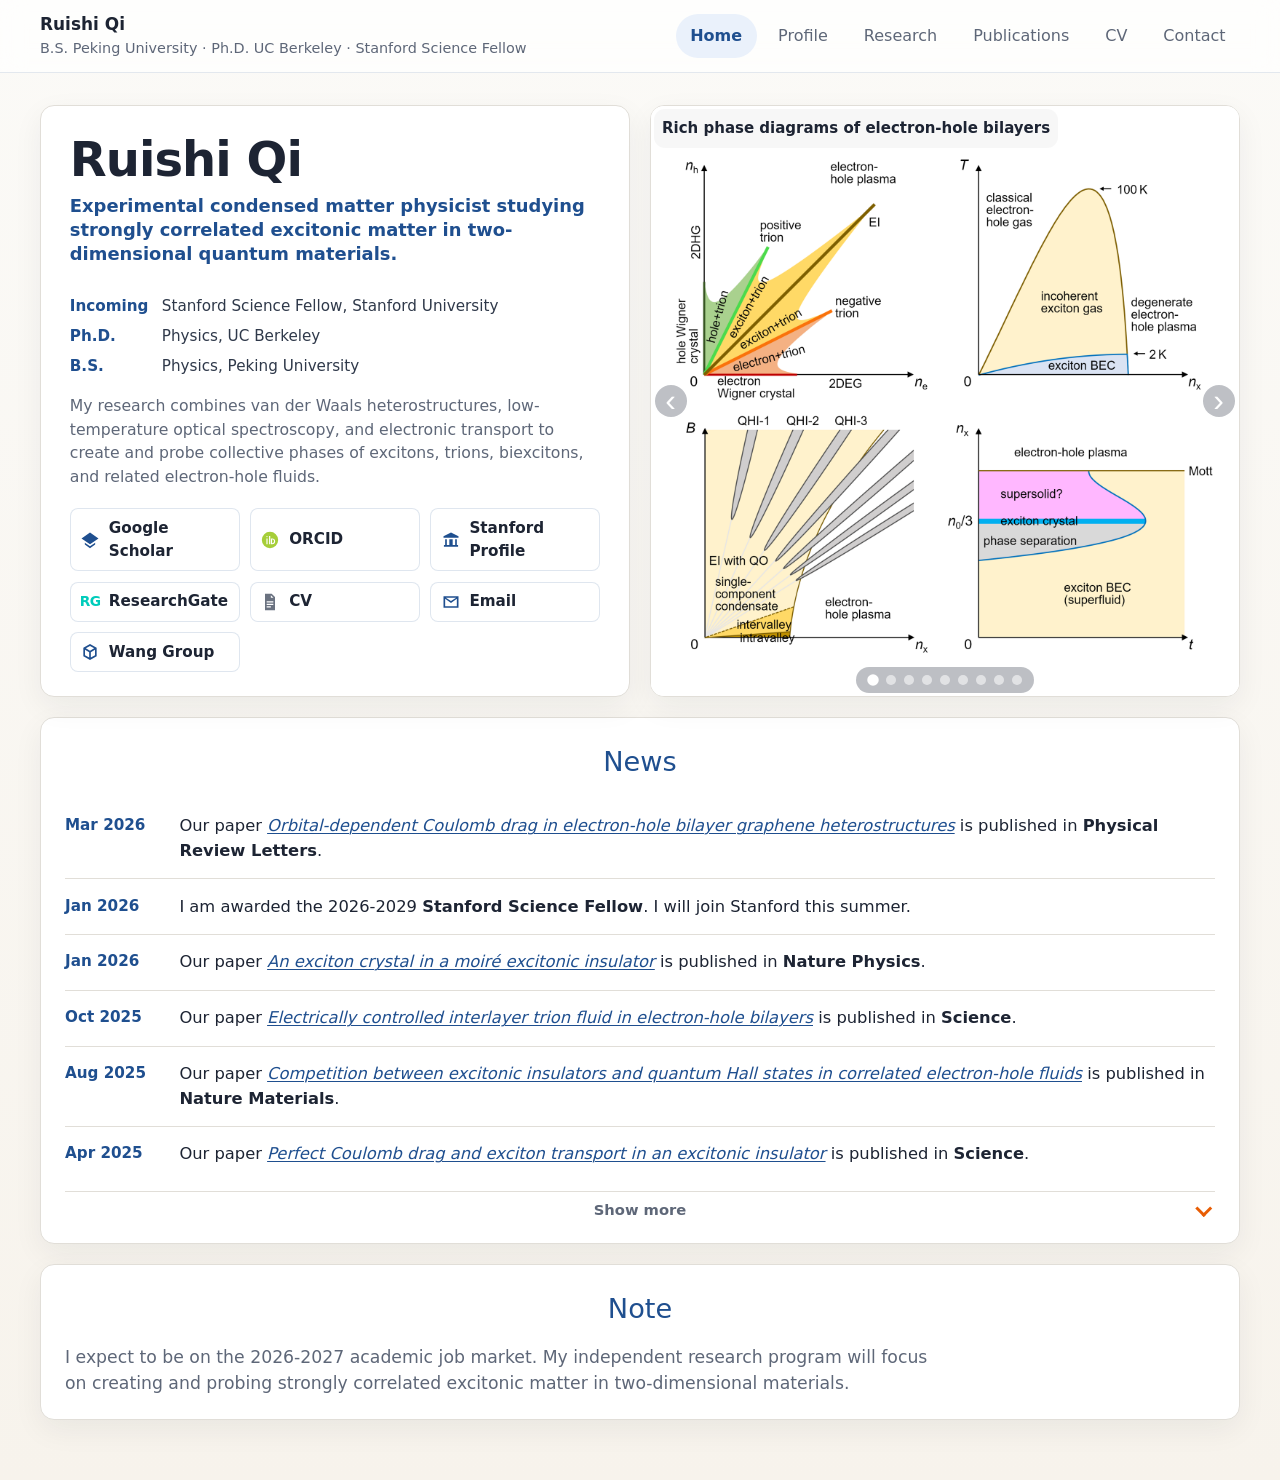
==== index.html @ 522118d3 "Add files via upload" ====
<!DOCTYPE html>
<html lang="en">
<head>
  <meta name="google-site-verification" content="E-wbC4l4Fm26j9HIg4xlPpg-3zAd63bc64rCMernNzY" />
  <meta charset="UTF-8" />
  <meta name="viewport" content="width=device-width, initial-scale=1.0" />
  <meta name="format-detection" content="telephone=no" />
  <title>Ruishi Qi</title>
  <meta name="description" content="Ruishi Qi — Physics PhD candidate at UC Berkeley and incoming Stanford Science Fellow." />
  <style>
    :root {
      --bg: #f7f3ec;
      --surface: #ffffff;
      --surface-soft: #fafbfc;
      --surface-warm: #fbf5ea;
      --text: #1d2433;
      --muted: #5e6778;
      --line: #e1ded8;
      --accent: #1f4f8f;
      --accent-secondary: #e85d04;
      --accent-green: #1f6b45;
      --accent-soft: #eaf1fb;
      --shadow: 0 10px 30px rgba(20, 28, 45, 0.06);
      --radius: 14px;
      --maxw: 1200px;
    }

    * { box-sizing: border-box; }
    html { scroll-behavior: smooth; }
    body {
      font-size: clamp(12px, 1.6vw, 16px);
      margin: 0;
      font-family: Inter, ui-sans-serif, system-ui, -apple-system, BlinkMacSystemFont, "Segoe UI", Roboto, Helvetica, Arial, sans-serif;
      color: var(--text);
      background: linear-gradient(to bottom, #fbfaf7 0%, var(--bg) 100%);
      line-height: 1.5;
    }

    /* a { color: var(--accent); text-decoration: none; }
    a:hover { text-decoration: underline; } */
    a {
      color: var(--accent);
      text-decoration: underline;
      text-decoration-thickness: 0.5px;
      text-underline-offset: 2px;
    }

    a[x-apple-data-detectors] {
      color: inherit !important;
      text-decoration: none !important;
      font: inherit !important;
      pointer-events: none;
    }
    .container { width: min(100% - 2rem, var(--maxw)); margin: 0 auto; }

    header {
      position: sticky; top: 0; z-index: 30;
      background: rgba(255,255,255,0.7);
      backdrop-filter: blur(12px);
      border-bottom: 1px solid rgba(221,227,234,0.8);
    }

    .nav {
      min-height: 72px;
      display: flex; align-items: center; justify-content: space-between;
      gap: 1.2rem;
    }

    .brand { display: flex; flex-direction: column; color: var(--text); }
    .brand strong { font-size: 1.06rem; font-weight: 700; }
    .brand span { color: var(--muted); font-size: 0.9rem; }

    .tabs { display: flex; gap: 0.45rem; flex-wrap: wrap; }

    .tab-link {
      border: none; background: transparent; cursor: pointer;
      padding: 0.6rem 0.9rem; border-radius: 999px;
      color: var(--muted); font: inherit;
      text-decoration: none;
    }

    .tab-link.active {
      background: var(--accent-soft);
      color: var(--accent);
      font-weight: 600;
    }

    .panel { display: none; }
    .panel.active { display: block; }
    

    .pub-title {
      font-size: 1.22rem;
      font-weight: 550;
      line-height: 1.35;
      margin-bottom: 0.35rem;
    }

    .pub-authors {
      color: var(--muted);
      font-size: 0.97rem;
      line-height: 1.45;
      margin-bottom: 0.25rem;
    }

    .pub-authors sup,
    .publication-legend sup {
      color: var(--accent);
      font-size: 0.72em;
      font-weight: 700;
      line-height: 0;
      margin-left: 0.06rem;
    }

    .pub-journal {
      font-size: 1.0rem;
      font-weight: 450;
      line-height: 1.45;
    }

    .pub-note {
      color: var(--muted);
      font-weight: 450;
    }

    .pub-badges {
      display: flex;
      flex-wrap: wrap;
      gap: 0.45rem;
      margin-top: 0.55rem;
    }

    .pub-badge {
      display: inline-flex;
      align-items: center;
      gap: 0.35rem;
      padding: 0.2rem 0.48rem;
      border: 1px solid rgba(232, 93, 4, 0.18);
      border-radius: 999px;
      background: rgba(251, 245, 234, 0.62);
      color: #7c4a22;
      font-size: 0.82rem;
      line-height: 1.2;
      font-weight: 550;
      text-decoration: none;
    }

    #panel-publications .pub-journal a.pub-badge {
      color: #7c4a22;
      font-weight: 550;
    }

    .pub-badge:hover {
      color: #7c4a22;
      background: rgba(251, 245, 234, 0.62);
      border-color: rgba(232, 93, 4, 0.18);
      text-decoration: none;
    }

    .pub-badge::before {
      content: "";
      width: 0.28rem;
      height: 0.28rem;
      border-radius: 50%;
      background: var(--accent-secondary);
      opacity: 0.55;
    }

    #panel-publications .news-list li {
      padding: 1.1rem 0 1.2rem;
    }

    #panel-publications .pub-journal a {
      color: var(--accent-secondary);
      font-weight: 500;
    }

    .publication-toolbar {
      display: flex;
      flex-wrap: wrap;
      justify-content: center;
      align-items: center;
      gap: 0.5rem;
      margin: 0.25rem 0 0.55rem;
    }

    .publication-toolbar-label {
      color: var(--muted);
      font-size: 0.9rem;
      margin-right: 0.15rem;
    }

    .sort-button {
      border: 1px solid var(--line);
      border-radius: 999px;
      background: var(--surface);
      color: var(--accent);
      cursor: pointer;
      font: inherit;
      font-size: 0.9rem;
      font-weight: 600;
      padding: 0.42rem 0.78rem;
    }

    .sort-button.active,
    .sort-button:hover {
      background: var(--accent-soft);
      border-color: rgba(11, 75, 145, 0.18);
      text-decoration: none;
    }

    .publication-legend {
      color: var(--muted);
      font-size: 0.9rem;
      margin: 0 0 0.55rem;
      text-align: center;
    }

    .publication-collapse {
      padding-top: 0.2rem;
    }

    .publication-collapse-toggle {
      position: relative;
      width: 100%;
      border: none;
      background: transparent;
      color: var(--accent);
      cursor: pointer;
      font: inherit;
      display: block;
      padding: 0 3rem;
      text-align: center;
    }

    .publication-collapse-toggle h2 {
      margin: 0;
    }

    .publication-collapse-toggle h3 {
      margin: 0;
      color: var(--accent);
      font-size: 1.05rem;
      font-weight: 600;
    }

    .news-collapse {
      display: flex;
      flex-direction: column;
      margin-top: 0.55rem;
      padding-top: 0.45rem;
      border-top: 1px solid var(--line);
    }

    .news-collapse.expanded {
      margin-top: 0;
      padding-top: 0;
      border-top: none;
    }

    .news-collapse .publication-collapse-toggle {
      order: 1;
      padding: 0 2.25rem;
    }

    .news-collapse.expanded .publication-collapse-toggle {
      order: 2;
      margin-top: 0.45rem;
    }

    .news-collapse .publication-collapse-toggle h3 {
      font-size: 0.92rem;
      color: var(--muted);
    }

    .news-collapse .collapse-icon {
      right: 0.35rem;
      width: 0.72rem;
      height: 0.72rem;
      border-right-width: 3px;
      border-bottom-width: 3px;
    }

    .news-collapse .collaborative-publication-list {
      order: 1;
    }

    .news-collapse .news-list li:first-child {
      border-top: 1px solid var(--line);
    }

    .collapse-icon {
      position: absolute;
      right: 0.6rem;
      top: 50%;
      width: 1.05rem;
      height: 1.05rem;
      border-right: 4px solid var(--accent-secondary);
      border-bottom: 4px solid var(--accent-secondary);
      transform: translateY(-65%) rotate(45deg);
      transition: transform 0.2s ease;
    }

    .publication-collapse.expanded .collapse-icon {
      transform: translateY(-35%) rotate(225deg);
    }

    .collaborative-publication-list {
      display: none;
      margin-top: 1rem;
    }

    .publication-collapse.expanded .collaborative-publication-list {
      display: block;
    }

    .publication-profile-links {
      grid-template-columns: repeat(2, minmax(0, 15rem));
      justify-content: center;
      max-width: none;
      margin: 0 auto 1rem;
    }
    
    main { padding: 2rem 0 2.5rem; }

    h1 {
      font-size: clamp(2.0rem, 4.0vw, 3.0rem);
      line-height: 1.05;
      margin: 0 0 0.9rem;
      letter-spacing: -0.02em;
      font-weight: 600;
    }

    h2 {
      margin: 0 0 1rem;
      font-size: 1.7rem;
      color: var(--accent);
      font-weight: 500;
      text-align: center;
    }

    h3 {
      margin: 0 0 0.8rem;
      font-size: 1.1rem;
    }

    .hero-card, .section-card {
      background: var(--surface);
      border: 1px solid var(--line);
      border-radius: var(--radius);
      box-shadow: var(--shadow);
    }

    .hero-card {
      padding: 1.8rem 1.8rem 1.5rem;
      margin-bottom: 1.25rem;
    }

    .section-card {
      padding: 1.5rem 1.5rem 1.35rem;
      margin-bottom: 1.25rem;
    }

    .lead {
      font-size: 1.08rem;
      color: var(--muted);
      margin: 0;
      max-width: 54rem;
    }

    .research-overview .lead {
      max-width: none;
    }

    .about-text p {
      margin: 0 0 1rem;
    }

    .button-row, .link-row {
      display: flex;
      flex-wrap: wrap;
      gap: 0.75rem;
      align-items: center;
    }

    .button {
      padding: 0.68rem 1rem;
      border-radius: 999px;
      background: var(--accent);
      color: white;
      border: none;
      cursor: pointer;
      display: inline-flex;
      align-items: center;
      font-weight: 600;
      text-decoration: none;
    }

    .button:hover { text-decoration: none; }

    .button.secondary {
      background: transparent;
      color: var(--accent);
      border: 1px solid var(--line);
    }

    .news-list {
      list-style: none;
      padding: 0;
      margin: 0;
    }

    .news-list li {
      padding: 0.95rem 0;
      border-top: 1px solid var(--line);
      font-size: 1.02rem;
    }

    .news-list li:first-child { border-top: none; }

    .news-date {
      white-space: nowrap;
      color: var(--accent);
      font-weight: 600;
      font-size: 0.95rem;
      line-height: 1.55;
    }

    .news-divider {
      color: var(--muted);
      padding: 0 0.35rem;
    }

    .news-timeline li {
      display: grid;
      grid-template-columns: 6.2rem minmax(0, 1fr);
      gap: 0.95rem;
    }

    .news-timeline .news-divider {
      display: none;
    }

    @media (max-width: 620px) {
      .news-timeline li {
        grid-template-columns: 1fr;
        gap: 0.25rem;
      }
    }

    .pub-list li { margin-bottom: 1rem; }


    .hero-row {
      display: grid;
      grid-template-columns: 1fr 1fr;
      gap: 1.25rem;
      margin-bottom: 1.25rem;
      align-items: stretch;
    }

    .hero-left,
    .hero-right {
      display: flex;
      min-width: 0;
    }

    .hero-left .hero-card,
    .hero-right .carousel {
      width: 100%;
    }

    .hero-left .hero-card {
      height: 100%;
      display: flex;
      flex-direction: column;
      justify-content: center;
      margin-bottom: 0;
    }

    .hero-left h1 {
      font-size: clamp(2.0rem, 4.0vw, 3.0rem);
      line-height: 1.0;
      margin-bottom: 0.7rem;
    }

    .hero-left .lead {
      max-width: none;
      font-size: 1.02rem;
    }

    .hero-tagline {
      color: var(--accent);
      font-size: 1.12rem;
      line-height: 1.35;
      font-weight: 600;
      margin: 0 0 0.9rem;
    }

    .hero-summary {
      color: var(--muted);
      margin: 1rem 0 0;
      font-size: 0.98rem;
    }

    .affiliation-list {
      list-style: none;
      padding: 0;
      margin: 0.9rem 0 0;
      display: grid;
      gap: 0.45rem;
      color: #2f394a;
      font-size: 0.95rem;
    }

    .affiliation-list li {
      display: flex;
      gap: 0.55rem;
      align-items: baseline;
    }

    .affiliation-role {
      color: var(--accent);
      min-width: 5.2rem;
      font-weight: 600;
    }

    .profile-links {
      display: grid;
      grid-template-columns: repeat(3, minmax(0, 1fr));
      gap: 0.65rem;
      margin-top: 1.25rem;
    }

    .profile-link {
      display: flex;
      align-items: center;
      gap: 0.55rem;
      min-width: 0;
      padding: 0.48rem 0.58rem;
      border: 1px solid rgba(31, 79, 143, 0.14);
      border-radius: 8px;
      color: var(--text);
      background: rgba(255, 255, 255, 0.68);
      text-decoration: none;
      font-size: 0.95rem;
      font-weight: 550;
    }

    .profile-link:hover {
      border-color: rgba(232, 93, 4, 0.34);
      background: #fff8f2;
      text-decoration: none;
    }

    .profile-icon {
      width: 1.25rem;
      height: 1.25rem;
      flex: 0 0 auto;
      display: inline-flex;
      align-items: center;
      justify-content: center;
      color: var(--accent);
    }

    .profile-icon svg {
      width: 1.25rem;
      height: 1.25rem;
      display: block;
      fill: currentColor;
    }

    .profile-icon.orcid {
      color: #a6ce39;
    }

    .profile-icon.researchgate {
      color: #00ccbb;
      font-weight: 800;
      font-size: 0.86rem;
      letter-spacing: -0.04em;
    }

    .profile-icon.cv {
      color: #6a7280;
    }

    @media (max-width: 520px) {
      .profile-links {
        grid-template-columns: 1fr;
      }
    }

    @media (min-width: 521px) and (max-width: 940px) {
      .profile-links {
        grid-template-columns: repeat(2, minmax(0, 1fr));
      }
    }

    .carousel {
      position: relative;
      width: 100%;
      aspect-ratio: 1 / 1;
      overflow: hidden;
      border-radius: var(--radius);
      background: #ffffff;
      box-shadow: var(--shadow);
      border: 1px solid var(--line);
    }

    .slide {
      position: absolute;
      inset: 0;
      opacity: 0;
      transition: opacity 0.6s ease-in-out;
      pointer-events: none;
    }

    .slide.active {
      opacity: 1;
      pointer-events: auto;
    }

    .slide img {
      width: 100%;
      height: 100%;
      object-fit: contain;
      display: block;
      background: #fff;
    }

    .arrow {
      position: absolute;
      top: 50%;
      transform: translateY(-50%);
      width: 32px;
      height: 32px;
      border: none;
      border-radius: 999px;
      background: rgba(20, 28, 45, 0.28);
      backdrop-filter: blur(4px);
      color: #fff;
      font-size: 32px;
      line-height: 1;
      cursor: pointer;
      z-index: 5;
      display: flex;
      align-items: center;
      justify-content: center;
      transition: background 0.2s ease, transform 0.2s ease;
      padding-bottom: 4px
    }

    .arrow:hover {
      background: rgba(20, 28, 45, 0.65);
    }

    .arrow:active {
      transform: translateY(-50%) scale(0.96);
    }

    .arrow.left {
      left: 4px;
    }

    .arrow.right {
      right: 4px;
    }

    .dots {
      position: absolute;
      left: 50%;
      bottom: 3px;
      transform: translateX(-50%);
      display: flex;
      gap: 8px;
      z-index: 5;
      padding: 8px 12px;
      border-radius: 999px;
      background: rgba(20, 28, 45, 0.28);
      backdrop-filter: blur(5px);
    }

    .dot {
      width: 10px;
      height: 10px;
      border: none;
      border-radius: 50%;
      background: rgba(255, 255, 255, 0.55);
      cursor: pointer;
      padding: 0;
      transition: transform 0.2s ease, background 0.2s ease;
    }

    .dot.active {
      background: #ffffff;
      transform: scale(1.15);
    }

    .caption {
      position: absolute;
      left: 3px;
      top: 3px;
      /* transform: translateX(-50%); */
      z-index: 5;
      background: rgba(245, 245, 245, 0.8);
      backdrop-filter: blur(5px);
      color: #1d2433;
      padding: 8px 8px;
      border-radius: calc(var(--radius) - 3px);
      font-size: 15px;
      font-weight: 550;
      max-width: 500px;
      /* box-shadow: 0 4px 16px rgba(20, 28, 45, 0.12); */
    }



    @media (max-width: 820px) {
      .hero-row {
        grid-template-columns: 1fr;
      }

      .hero-left .hero-card {
        margin-bottom: 0;
      }
    }

    @media (max-width: 820px) {
      .nav {
        align-items: flex-start;
        flex-direction: column;
        padding: 0.0rem 0;
        min-height: auto;
        gap: 0.4rem;
      }
      .brand span {
        display: none;
      }
      .tabs {
        width: 100%;
        flex-wrap: nowrap;
        gap: 0.25rem;
        overflow-x: auto;
        padding-bottom: 0.15rem;
        scrollbar-width: none;
      }
      .tabs::-webkit-scrollbar {
        display: none;
      }
      .tab-link {
        flex: 0 0 auto;
        padding: 0.42rem 0.62rem;
        line-height: 1.2;
        text-decoration: none;
        white-space: nowrap;
      }
    }

    .research-item {
      display: grid;
      grid-template-columns: 35fr 65fr;
      gap: 2rem;
      /* margin-bottom: 1em;
      margin-top: 1em; */
      border-top: 1px solid var(--line);
      align-items: center;
    }
    .research-item:first-child { border-top: none; }
    .research-item h3 {
      margin-bottom: 1.05rem;
    }
    .research-links {
      display: grid;
      gap: 0.28rem;
      margin: 0.95rem 0 0;
    }
    @media (max-width: 620px) {
      .research-item {
        grid-template-columns: 1fr;
      }
    }
  </style>
</head>
<body>

<header>
  <div class="container nav">
    <div class="brand">
      <strong>Ruishi Qi</strong>
      <span>B.S. Peking University  ·  Ph.D. UC Berkeley  ·  Stanford Science Fellow</span>
    </div>

    <nav class="tabs">
      <a class="tab-link active" href="#home" data-tab="home">Home</a>
      <a class="tab-link" href="#profile" data-tab="profile">Profile</a>
      <a class="tab-link" href="#research" data-tab="research">Research</a>
      <a class="tab-link" href="#publications" data-tab="publications">Publications</a>
      <a class="tab-link" href="cv/CV-RuishiQi.pdf" target="_blank">CV</a>
      <a class="tab-link" href="#contact" data-tab="contact">Contact</a>
    </nav>
  </div>
</header>

<main class="container">

<section class="panel active" id="panel-home">

  
  <div class="hero-row">
    <div class="hero-left">
      <div class="hero-card">
        <h1>Ruishi Qi</h1>
        <p class="hero-tagline">Experimental condensed matter physicist studying strongly correlated excitonic matter in two-dimensional quantum materials.</p>
        <ul class="affiliation-list">
          <li><span class="affiliation-role">Incoming</span><span>Stanford Science Fellow, Stanford University</span></li>
          <li><span class="affiliation-role">Ph.D.</span><span>Physics, UC Berkeley</span></li>
          <li><span class="affiliation-role">B.S.</span><span>Physics, Peking University</span></li>
        </ul>
        <p class="hero-summary">My research combines van der Waals heterostructures, low-temperature optical spectroscopy, and electronic transport to create and probe collective phases of excitons, trions, biexcitons, and related electron-hole fluids.</p>
        <div class="profile-links">
          <a class="profile-link" href="https://scholar.google.com/citations?user=NA7sfwsAAAAJ&hl=en" target="_blank" rel="noopener noreferrer">
            <span class="profile-icon" aria-hidden="true">
              <svg viewBox="0 0 24 24"><path d="M12 3 1.8 10.1 12 17.2l10.2-7.1L12 3Zm0 16.5-6.2-4.3v2.3L12 21.8l6.2-4.3v-2.3L12 19.5Z"/></svg>
            </span>
            <span>Google Scholar</span>
          </a>
          <a class="profile-link" href="https://orcid.org/0009-0000-1305-1104" target="_blank" rel="noopener noreferrer">
            <span class="profile-icon orcid" aria-hidden="true">
              <svg viewBox="0 0 24 24"><path d="M12 2.2a9.8 9.8 0 1 0 0 19.6 9.8 9.8 0 0 0 0-19.6ZM8.4 7.1c.4 0 .8.3.8.8s-.4.8-.8.8-.8-.3-.8-.8.4-.8.8-.8Zm.7 10H7.7v-7h1.4v7Zm3.2 0h-1.4v-10h1.4v10Zm2.3 0h-1.5v-7h1.5c2.2 0 3.6 1.3 3.6 3.5s-1.4 3.5-3.6 3.5Zm.1-5.7h-.2v4.4h.2c1.4 0 2.1-.8 2.1-2.2s-.7-2.2-2.1-2.2Z"/></svg>
            </span>
            <span>ORCID</span>
          </a>
          <a class="profile-link" href="https://stanfordsciencefellows.stanford.edu/people/ruishi-qi" target="_blank" rel="noopener noreferrer">
            <span class="profile-icon" aria-hidden="true">
              <svg viewBox="0 0 24 24"><path d="M12 3 3 7.5v1.8h18V7.5L12 3ZM5 11v7H3.5v2h17v-2H19v-7h-2v7h-3v-7h-4v7H7v-7H5Z"/></svg>
            </span>
            <span>Stanford Profile</span>
          </a>
          <a class="profile-link" href="https://www.researchgate.net/profile/Ruishi-Qi?ev=hdr_xprf" target="_blank" rel="noopener noreferrer">
            <span class="profile-icon researchgate" aria-hidden="true">RG</span>
            <span>ResearchGate</span>
          </a>
          <a class="profile-link" href="cv/CV-RuishiQi.pdf" target="_blank">
            <span class="profile-icon cv" aria-hidden="true">
              <svg viewBox="0 0 24 24"><path d="M6 2h8l4 4v16H6V2Zm7 1.8V7h3.2L13 3.8ZM8 11v1.5h8V11H8Zm0 3v1.5h8V14H8Zm0 3v1.5h5V17H8Z"/></svg>
            </span>
            <span>CV</span>
          </a>
          <a class="profile-link" href="mailto:ruishiqi@berkeley.edu">
            <span class="profile-icon" aria-hidden="true">
              <svg viewBox="0 0 24 24"><path d="M3 5h18v14H3V5Zm9 8.2L5 8.1V17h14V8.1l-7 5.1Zm0-2.4L18.2 7H5.8L12 10.8Z"/></svg>
            </span>
            <span>Email</span>
          </a>
          <a class="profile-link" href="https://physics.berkeley.edu/research-faculty/ultrafast-nano-optics-group" target="_blank" rel="noopener noreferrer">
            <span class="profile-icon" aria-hidden="true">
              <svg viewBox="0 0 24 24"><path d="M12 2.5 4 7v10l8 4.5 8-4.5V7l-8-4.5Zm0 2.3 5 2.8-5 2.9-5-2.9 5-2.8Zm-6 4.5 5 2.9v6.4l-5-2.8V9.3Zm7 9.3v-6.4l5-2.9v6.5l-5 2.8Z"/></svg>
            </span>
            <span>Wang Group</span>
          </a>
        </div>
      </div>
    </div>

    <div class="hero-right">
      <div class="carousel" id="carousel">
        <div class="slide active">
          <img src="images/phasediag.png" alt="Rich phase diagrams of electron-hole bilayers" />
        </div>
        <div class="slide">
          <img src="images/ehb.png" alt="Correlated electron-hole fluids" />
        </div>
        <div class="slide">
          <img src="images/devices.png" alt="van der Waals electron-hole bilayer devices" />
        </div>
        <div class="slide">
          <img src="images/eiqo.png" alt="Excitonic quantum oscillations" />
        </div>
        <div class="slide">
          <img src="images/moke.png" alt="Optical imaging of magnetic domains" />
        </div>
        <div class="slide">
          <img src="images/fan.png" alt="Landau fan diagram in monolayer WSe2" />
        </div>
        <div class="slide">
          <img src="images/laser.png" alt="Laser directly visible during a wildfire in California" />
        </div>
        <div class="slide">
          <img src="images/dr.png" alt="Inside a dilution refrigerator" />
        </div>
        <div class="slide">
          <img src="images/opticool.png" alt="Device loaded in an optical cryostat" />
        </div>
        <div class="caption" id="caption">Rich phase diagrams of electron-hole bilayers</div>

        <button class="arrow left" id="prevBtn" aria-label="Previous image">&#8249;</button>
        <button class="arrow right" id="nextBtn" aria-label="Next image">&#8250;</button>

        <div class="dots" id="dots"></div>
      </div>
    </div>
  </div>

  <!-- <div class="section-card">
    <h2>About</h2>
    <div class="about-text">
      <p>I am a Ph.D. candidate in Physics at the University of California, Berkeley. I work in Prof. Feng Wang's group, where my Ph.D. research focuses on strongly interacting electron-hole systems in two-dimensional van der Waals heterostructures. I combine high-quality device fabrication with low-temperature optical and electrical measurements to study interaction-driven phases in reduced dimensions. My current research interests center on excitonic and correlated electronic phases, including excitonic insulators, biexciton and trion fluids, and related many-body states arising from strong Coulomb interactions in 2D systems.</p>
      <p>Starting this summer, I will join Stanford as a Stanford Science Fellow, working with Prof. Tony Heinz.</p>
    </div>
  </div> -->

  <div class="section-card">
    <h2>News</h2>
    <ul class="news-list news-timeline">
      <li><span class="news-date">Mar 2026</span><span class="news-divider">|</span><span class="news-content">Our paper <a href="https://doi.org/10.1103/4v1f-lkh2" target="_blank"><em>Orbital-dependent Coulomb drag in electron-hole bilayer graphene heterostructures</em></a> is published in <strong>Physical Review Letters</strong>.</span></li>
      <li><span class="news-date">Jan 2026</span><span class="news-divider">|</span><span class="news-content">I am awarded the 2026-2029 <strong>Stanford Science Fellow</strong>. I will join Stanford this summer.</span></li>
      <li><span class="news-date">Jan 2026</span><span class="news-divider">|</span><span class="news-content">Our paper <a href="https://www.nature.com/articles/s41567-026-03184-9" target="_blank"><em>An exciton crystal in a moiré excitonic insulator</em></a> is published in <strong>Nature Physics</strong>.</span></li>
      <li><span class="news-date">Oct 2025</span><span class="news-divider">|</span><span class="news-content">Our paper <a href="https://www.science.org/doi/10.1126/science.adn4584" target="_blank"><em>Electrically controlled interlayer trion fluid in electron-hole bilayers</em></a> is published in <strong>Science</strong>.</span></li>
      <li><span class="news-date">Aug 2025</span><span class="news-divider">|</span><span class="news-content">Our paper <a href="https://doi.org/10.1038/s41563-025-02316-5" target="_blank"><em>Competition between excitonic insulators and quantum Hall states in correlated electron-hole fluids</em></a> is published in <strong>Nature Materials</strong>.</span></li>
      <li><span class="news-date">Apr 2025</span><span class="news-divider">|</span><span class="news-content">Our paper <a href="https://doi.org/10.1126/science.adl1839" target="_blank"><em>Perfect Coulomb drag and exciton transport in an excitonic insulator</em></a> is published in <strong>Science</strong>.</span></li>
    </ul>
    <div class="publication-collapse news-collapse" id="olderNews">
      <button class="publication-collapse-toggle" type="button" aria-expanded="false" aria-controls="olderNewsList">
        <h3>Show more</h3>
        <span class="collapse-icon" aria-hidden="true"></span>
      </button>
      <ul class="news-list news-timeline collaborative-publication-list" id="olderNewsList">
        <li><span class="news-date">Dec 2023</span><span class="news-divider">|</span><span class="news-content">Our paper <a href="https://doi.org/10.1038/s41467-023-43799-7" target="_blank"><em>Thermodynamic behavior of correlated electron-hole fluids in van der Waals heterostructures</em></a> is published in <strong>Nature Communications</strong>.</span></li>
        <li><span class="news-date">Nov 2021</span><span class="news-divider">|</span><span class="news-content">Our paper <a href="https://doi.org/10.1038/s41586-021-03971-9" target="_blank"><em>Measuring phonon dispersion at an interface</em></a> is published in <strong>Nature</strong>.</span></li>
        <li><span class="news-date">Feb 2021</span><span class="news-divider">|</span><span class="news-content">Our paper <a href="https://doi.org/10.1038/s41467-021-21452-5" target="_blank"><em>Four-dimensional vibrational spectroscopy for nanoscale mapping of phonon dispersion in BN nanotubes</em></a> is published in <strong>Nature Communications</strong>.</span></li>
        <li><span class="news-date">Jul 2020</span><span class="news-divider">|</span><span class="news-content">I received my B.S. degree at Peking University, with the highest graduation honors: Weiming Scholar, Outstanding Graduate in Peking University, and Outstanding Graduate in Beijing. I will pursue my Ph.D. at <strong>UC Berkeley</strong>.</span></li>
        <li><span class="news-date">Jul 2019</span><span class="news-divider">|</span><span class="news-content">Our paper <a href="https://doi.org/10.1021/acs.nanolett.9b01350" target="_blank"><em>Probing Far-Infrared Surface Phonon Polaritons in Semiconductor Nanostructures at Nanoscale</em></a> is published in <strong>Nano Letters</strong>.</span></li>
      </ul>
    </div>
  </div>

  <div class="section-card">
    <h2>Note</h2>
    <div class="about-text lead">
      I expect to be on the 2026-2027 academic job market. My independent research program will focus on creating and probing strongly correlated excitonic matter in two-dimensional materials.
    </div>
  </div>
</section>

<section class="panel" id="panel-profile">

  <div class="section-card">
    <h2>Appointments</h2>
    <ul class="news-list">
      <li><strong>Stanford Science Fellow</strong> Stanford University (2026-)</li>
    </ul>
  </div>

  <div class="section-card">
    <h2>Education</h2>
    <ul class="news-list">
      <li><strong>Ph.D. in Physics</strong> University of California, Berkeley (expected 2026)</li>
      <li><strong>M.A. in Physics</strong> University of California, Berkeley (2022)</li>
      <li><strong>B.S. in Physics</strong> Peking University (2020)</li>
    </ul>
  </div>

  <div class="section-card">
    <h2>Experience</h2>
    <ul class="news-list">
      <li><strong>Graduate Student Researcher</strong> Ultrafast nano-optics group at UC Berkeley (PI: Prof. Feng Wang)  (2021-2026)</li>
      <li><strong>Graduate Student Instructor</strong> Department of Physics, UC Berkeley (2020-2021)</li>
      <li><strong>Undergraduate Research Assistant </strong> Electron microscopy laboratory at Peking University  (PI: Prof. Peng Gao)  (2018-2021)</li>
    </ul>
  </div>

  <div class="section-card">
    <h2>Awards and Honors</h2>
    <ul class="news-list">
      <li>Stanford Science Fellow (2026)</li>
      <li>Kavli ENSI Graduate Student Fellow (2023)</li>
      <li>Weiming Scholar, Peking University (2020)</li>
      <li>Outstanding Graduate of Beijing (2020)</li>
      <li>Outstanding Graduate in Peking University (2020)</li>
      <li>Outstanding Undergraduate Research Project, Peking University (2020)</li>
      <li>Beijing Merit Student (2020)</li>
      <li>National Scholarship (China) (2018, 2019)</li>
      <li>Merit Student Pacesetter, Peking University (2018, 2019)</li>
      <li>Southwest Associated University Grand Scholarship (2019)</li>
      <li>PKU Scholarship in Physics (2019)</li>
      <li>First prize, XingCheng seminar for undergraduates (2019)</li>
      <li>May 4th Scholarship, Peking University (2017)</li>
      <li>Merit Student, Peking University (2017)</li>
      <li>Gold medal, Chinese Physics Olympiad (CPhO) (2015)</li>
    </ul>
  </div>

</section>


<section class="panel" id="panel-research">
  <div class="section-card research-overview">
    <h2>Research</h2>
    <p class="lead" style="text-align:left;">
      My research focuses on interacting electron-hole systems in two-dimensional van der Waals heterostructures, with emphasis on excitons, trions, biexcitons, and their many-body collective quantum phases such as superfluids and crystals.
    </p>
    <p class="lead" style="text-align:left; margin-top:1rem;">
      I aim to establish electrically tunable electron-hole systems as a versatile platform for discovering and controlling strongly correlated quantum matter. By combining van der Waals heterostructures with low-temperature optical and transport probes, my work seeks to reveal how composite particles such as excitons, trions, and biexcitons organize into collective phases.
    </p>
    <p class="lead" style="text-align:left; margin-top:1rem;">
      Looking ahead, I am interested in using this platform to explore equilibrium condensates, crystalline states, multicomponent quantum fluids, and new regimes where strong Coulomb interactions, dimensionality, topology, and optical control meet. A central goal is to build experimental systems where correlated bosonic and fermionic matter can be created, measured, and tuned with microscopic precision.
    </p>
    <!-- <p><strong>Keywords:</strong> Strongly correlated quantum matter, Two-dimensional materials, Excitonic insulators and condensates, Low-temperature optics and transport</p> -->
      <div>
        <img src="images/intro.png" alt="Electron-hole fluids" style="width:100%; display:block; margin:0 auto; border-radius:6px; " />
      </div>
  </div>

  <div class="section-card">
    <h2>Featured Results</h2>

    <div style="display:flex; flex-direction:column; gap:2rem;">

      <div class="research-item">
        <div>
          <img src="images/ei.png" alt="Correlated excitonic insulator" style="width:90%; display:block; margin:0 auto; border-radius:6px; " />
        </div>
        <div>
          <h3>Dipolar excitonic insulator in electron-hole bilayers</h3>
          <p class="lead" style="text-align:left;">
            Establishment of equilibrium excitonic insulating phases through thermodynamic measurements and perfect Coulomb drag, demonstrating strongly correlated electron-hole pairing.
          </p>
          <div class="research-links">
            <div><a href="https://www.science.org/doi/10.1126/science.adl1839" target="_blank">Perfect Coulomb drag and exciton transport</a> <span class="pub-note">(<em>Science</em>, 2025)</span></div>
            <div><a href="https://www.nature.com/articles/s41563-025-02316-5" target="_blank">Excitonic quantum oscillations</a> <span class="pub-note">(<em>Nature Materials</em>, 2026)</span></div>
            <div><a href="https://www.nature.com/articles/s41467-023-43799-7" target="_blank">Thermodynamics of correlated electron-hole fluids</a> <span class="pub-note">(<em>Nature Communications</em>, 2023)</span></div>
          </div>
        </div>
      </div>

      <div class="research-item">
        <div>
          <img src="images/trion.png" alt="Interlayer trions and trilayer biexcitons" style="width:90%; display:block; margin:0 auto; border-radius:6px; " />
        </div>
        <div>
          <h3>Equilibrium fluids of excitonic ions and molecules</h3>
          <p class="lead" style="text-align:left;">
            Demonstration of electrically tunable equilibrium fluids formed by charged interlayer trions and neutral trilayer biexcitons, establishing excitonic ions and excitonic molecules as interacting quasiparticles in strongly coupled electron-hole systems.
          </p>
          <div class="research-links">
            <div><a href="https://www.science.org/doi/10.1126/science.adn4584" target="_blank">Electrically controlled interlayer trion fluid</a> <span class="pub-note">(<em>Science</em>, 2025)</span></div>
            <div>Gate-tunable biexcitons in electron-hole-electron trilayers <span class="pub-note">(under revision at <em>Science</em>)</span></div>
          </div>
        </div>
      </div>

      <div class="research-item">
        <div>
          <img src="images/crystal.png" alt="Exciton crystal" style="width:90%; display:block; margin:0 auto; border-radius:6px; " />
        </div>
        <div>
          <h3>Exciton crystal</h3>
          <p class="lead" style="text-align:left;">
            Observation of an exciton crystal phase in a moiré excitonic insulator, revealing interaction-driven ordering of composite bosonic quasiparticles.
          </p>
          <div class="research-links"><div><a href="https://www.nature.com/articles/s41567-026-03184-9" target="_blank">Exciton crystal in a moiré excitonic insulator</a> <span class="pub-note">(<em>Nature Physics</em>, 2026)</span></div></div>
        </div>
      </div>

      <div class="research-item">
        <div>
          <img src="images/condensate.png" alt="Two-component exciton condensate" style="width:90%; display:block; margin:0 auto; border-radius:6px; " />
        </div>
        <div>
          <h3>Two-component exciton condensate</h3>
          <p class="lead" style="text-align:left;">
            Observation of a two-component exciton condensate in an equilibrium exciton fluid, revealing a spinor condensate order that can be switched among competing condensate states by a weak magnetic field.
          </p>
          <div class="research-links"><div><a href="https://arxiv.org/abs/2603.15443" target="_blank">Two-component exciton condensate</a> <span class="pub-note">(<em>arXiv</em>, 2026)</span></div></div>
        </div>
      </div>

    </div>
  </div>

  <div class="section-card" style="opacity:0.9;">
    <h2>Earlier Work</h2>
    <div style="display:flex; flex-direction:column; gap:2rem;">

      <div class="research-item">
        <div>
          <img src="images/phonon.png" style="width:90%; margin:0 auto; display:block; border-radius:6px; " />
        </div>
        <div>
          <h3>Interface phonons at the nanoscale</h3>
          <p class="lead">
            Direct measurement of phonon dispersion at interfaces using electron energy-loss spectroscopy with nanometer spatial resolution.
          </p>
          <div class="research-links"><div><a href="https://doi.org/10.1038/s41586-021-03971-9" target="_blank">Measuring phonon dispersion at an interface</a> <span class="pub-note">(<em>Nature</em>, 2021)</span></div></div>
        </div>
      </div>
    </div>
  </div>
</section>

<section class="panel" id="panel-publications">
  <div class="section-card">
    <h2>Publications</h2>
    <div class="publication-toolbar" aria-label="Publication sorting options">
      <span class="publication-toolbar-label">Sort by</span>
      <button class="sort-button active" type="button" data-publication-sort="featured" aria-pressed="true">Featured first</button>
      <button class="sort-button" type="button" data-publication-sort="newest" aria-pressed="false">Newest first</button>
      <button class="sort-button" type="button" data-publication-sort="oldest" aria-pressed="false">Oldest first</button>
    </div>
    <p class="publication-legend"><sup>†</sup> equal contribution; <sup>‡</sup> corresponding author</p>
    <ul class="news-list publication-list" id="publicationList">
      <li data-year="2026" data-authorship="0" data-kind="preprint" data-original-order="1" data-featured-order="1">
        <div class="pub-title">Observation of two-component exciton condensates in an excitonic insulator</div>
        <div class="pub-authors">Ruishi Qi<sup class="author-mark">†‡</sup>, Qize Li<sup class="author-mark">†</sup>, Jiahui Nie, Ruichen Xia, Haleem Kim, Hyungbin Lim, Jingxu Xie, Takashi Taniguchi, Kenji Watanabe, Michael F. Crommie, Allan H. MacDonald, Feng Wang<sup class="author-mark">‡</sup></div>
        <div class="pub-journal"><a href="https://arxiv.org/abs/2603.15443" target="_blank"><em>arXiv</em></a>:2603.15443 (2026); accepted in principle at <em>Nature</em></div>
        
      </li>

      <li data-year="2026" data-authorship="0" data-kind="preprint" data-original-order="2" data-featured-order="4">
        <div class="pub-title">Gate-tunable biexcitons in electron-hole-electron trilayers</div>
        <div class="pub-authors">Ruishi Qi<sup class="author-mark">†‡</sup>, Qize Li<sup class="author-mark">†</sup>, Zuocheng Zhang, Jingxu Xie, Zhiyuan Cui, Takashi Taniguchi, Kenji Watanabe, Michael F. Crommie, Feng Wang<sup class="author-mark">‡</sup></div>
        <div class="pub-journal">Under revision at <em>Science</em> (2026)</div>
      </li>

      <li data-year="2026" data-authorship="1" data-kind="first" data-original-order="3" data-featured-order="2">
        <div class="pub-title">An exciton crystal in a moiré excitonic insulator</div>
        <div class="pub-authors">Ruishi Qi<sup class="author-mark">†</sup>, Qize Li<sup class="author-mark">†</sup>, Haleem Kim, Jiahui Nie, Zuocheng Zhang, Ruichen Xia, Zhiyuan Cui, Jianghan Xiao, Takashi Taniguchi, Kenji Watanabe, Michael F. Crommie, Feng Wang<sup class="author-mark">‡</sup></div>
        <div class="pub-journal"><a href="https://www.nature.com/articles/s41567-026-03184-9" target="_blank"><em>Nature Physics</em></a>, 22, 514-520 (2026)
          <div class="pub-badges">
            <a class="pub-badge" href="https://doi.org/10.1038/s41578-026-00916-4" target="_blank">Nature Reviews Materials Research Highlight</a>
            <a class="pub-badge" href="https://doi.org/10.1038/s41567-026-03244-0" target="_blank">Nature Physics News &amp; Views</a>
          </div>
        </div>
      </li>

      <li data-year="2026" data-authorship="1" data-kind="first" data-original-order="4" data-featured-order="9">
        <div class="pub-title">Orbital dependent Coulomb drag in electron-hole bilayer graphene heterostructures</div>
        <div class="pub-authors">Zuocheng Zhang<sup class="author-mark">†‡</sup>, Ruishi Qi<sup class="author-mark">†</sup>, Jingxu Xie, Qize Li, Takashi Taniguchi, Kenji Watanabe, Michael F. Crommie, Feng Wang<sup class="author-mark">‡</sup></div>
        <div class="pub-journal"><a href="https://doi.org/10.1103/4v1f-lkh2" target="_blank"><em>Physical Review Letters</em></a>, 136, 126303 (2026)
          <div class="pub-badges">
            <span class="pub-badge">Editor's Suggestion</span>
          </div>
        </div>
      </li>

      <li data-year="2026" data-authorship="1" data-kind="first" data-original-order="5" data-featured-order="10">
        <div class="pub-title">Nature of emergent moiré excitations in MoSe2/WS2 moiré superlattices</div>
        <div class="pub-authors">Zheyu Lu<sup class="author-mark">†‡</sup>, Ruishi Qi<sup class="author-mark">†</sup>, Rwik Dutta<sup class="author-mark">†</sup>, Jingxu Xie, Jiahui Nie, Ziyu Wang, Yibo Feng, Woochang Kim, Kenji Watanabe, Takashi Taniguchi, Archana Raja, Mit H. Naik, Steven G. Louie, Feng Wang<sup class="author-mark">‡</sup></div>
        <div class="pub-journal">
          <a href="https://doi.org/10.1021/acs.nanolett.5c06149" target="_blank"><em>Nano Letters</em></a> 26 (12), 4096-4102 (2026)
        </div>
      </li>

      <li data-year="2026" data-authorship="1" data-kind="first" data-original-order="6" data-featured-order="3">
        <div class="pub-title">Competition between excitonic insulators and quantum Hall states in correlated electron-hole bilayers</div>
        <div class="pub-authors">Ruishi Qi<sup class="author-mark">†</sup>, Qize Li<sup class="author-mark">†</sup>, Zuocheng Zhang, Jiahui Nie, Bo Zou, Zhiyuan Cui, Haleem Kim, Collin Sanborn, Sudi Chen, Jingxu Xie, Takashi Taniguchi, Kenji Watanabe, Michael F. Crommie, Allan H. MacDonald, Feng Wang<sup class="author-mark">‡</sup> </div>
        <div class="pub-journal">
          <a href="https://doi.org/10.1038/s41563-025-02316-5" target="_blank"><em>Nature Materials</em></a> 25, 35–41 (2026)
        </div>
      </li>

      <li data-year="2025" data-authorship="1" data-kind="first" data-original-order="7" data-featured-order="5">
        <div class="pub-title">Electrically controlled interlayer trion fluid in electron-hole bilayers</div>
        <div class="pub-authors">Ruishi Qi, Qize Li, Zuocheng Zhang, Sudi Chen, Jingxu Xie, Yunbo Ou, Zhiyuan Cui, David D. Dai, Andrew Y. Joe, Takashi Taniguchi, Kenji Watanabe, Sefaattin Tongay, Alex Zettl, Liang Fu, Feng Wang<sup class="author-mark">‡</sup></div>
        <div class="pub-journal">
          <a href="https://doi.org/10.1126/science.adn4584" target="_blank"><em>Science</em></a> 390, 299–303 (2025)
          <div class="pub-badges">
            <a class="pub-badge" href="https://www.science.org/doi/10.1126/science.aec0463" target="_blank">Science Perspective</a>
          </div>
        </div>
      </li>

      <li data-year="2025" data-authorship="1" data-kind="first" data-original-order="8" data-featured-order="6">
        <div class="pub-title">Perfect Coulomb drag and exciton transport in an excitonic insulator</div>
        <div class="pub-authors">Ruishi Qi<sup class="author-mark">†</sup>, Andrew Y. Joe<sup class="author-mark">†‡</sup>, Zuocheng Zhang, Jingxu Xie, Qixin Feng, Zheyu Lu, Ziyu Wang, Takashi Taniguchi, Kenji Watanabe, Sefaattin Tongay, Feng Wang<sup class="author-mark">‡</sup></div>
        <div class="pub-journal">
          <a href="https://doi.org/10.1126/science.adl1839" target="_blank"><em>Science</em></a> 388, 278–283 (2025)
          <div class="pub-badges">
            <a class="pub-badge" href="https://www.condmatjclub.org/jccm_january_2026_01" target="_blank">Journal Club for Condensed Matter Physics</a>
          </div>
        </div>
      </li>

      <li data-year="2023" data-authorship="1" data-kind="first" data-original-order="9" data-featured-order="8">
        <div class="pub-title">Thermodynamic behavior of correlated electron-hole fluids in van der Waals heterostructures</div>
        <div class="pub-authors">Ruishi Qi<sup class="author-mark">†</sup>, Andrew Y. Joe<sup class="author-mark">†‡</sup>, Zuocheng Zhang, Yongxin Zeng, Tiancheng Zheng, Qixin Feng, Jingxu Xie, Emma Regan, Zheyu Lu, Takashi Taniguchi, Kenji Watanabe, Sefaattin Tongay, Michael F. Crommie, Allan H. MacDonald, Feng Wang<sup class="author-mark">‡</sup> </div>
        <div class="pub-journal">
          <a href="https://doi.org/10.1038/s41467-023-43799-7" target="_blank"><em>Nature Communications</em></a> 14, 8264 (2023)
        </div>
      </li>

      <li data-year="2021" data-authorship="1" data-kind="first" data-original-order="10" data-featured-order="7">
        <div class="pub-title">Measuring phonon dispersion at an interface</div>
        <div class="pub-authors">Ruishi Qi<sup class="author-mark">†</sup>, Ruochen Shi<sup class="author-mark">†</sup>, Yuehui Li, Yuanwei Sun, Mei Wu, Ning Li, Jinlong Du, Kaihui Liu, Chunlin Chen,  Ji Chen, Feng Wang, Dapeng Yu, En-Ge Wang, Peng Gao<sup class="author-mark">‡</sup></div>
        <div class="pub-journal">
          <a href="https://doi.org/10.1038/s41586-021-03971-9" target="_blank"><em>Nature</em></a> 599, 399–403 (2021)
        </div>
      </li>

      <li data-year="2021" data-authorship="1" data-kind="first" data-original-order="11" data-featured-order="11">
        <div class="pub-title">Four-dimensional vibrational spectroscopy for nanoscale mapping of phonon dispersion in BN nanotubes</div>
        <div class="pub-authors">Ruishi Qi<sup class="author-mark">†</sup>, Ning Li<sup class="author-mark">†</sup>, Jinlong Du, Ruochen Shi, Yang Huang, Xiaoxia Yang, Lei Liu, Zhi Xu, Qing Dai, Dapeng Yu, Peng Gao<sup class="author-mark">‡</sup> </div>
        <div class="pub-journal">
          <a href="https://doi.org/10.1038/s41467-021-21452-5" target="_blank"><em>Nature Communications</em></a> 12, 1179 (2021)
        </div>
      </li>

      <li data-year="2019" data-authorship="1" data-kind="first" data-original-order="12" data-featured-order="12">
        <div class="pub-title">Probing far-infrared surface phonon polaritons in semiconductor nanostructures at nanoscale</div>
        <div class="pub-authors">Ruishi Qi<sup class="author-mark">†</sup>, Renfei Wang<sup class="author-mark">†</sup>, Yuehui Li, Yuanwei Sun, Shulin Chen, Bo Han, Ning Li, Qing Zhang, Xinfeng Liu, Dapeng Yu, Peng Gao<sup class="author-mark">‡</sup></div>
        <div class="pub-journal">
          <a href="https://doi.org/10.1021/acs.nanolett.9b01350" target="_blank"><em>Nano Letters</em></a> 19, 5070–5076 (2019)
        </div>
      </li>

      <li data-year="2026" data-authorship="2" data-kind="collaborative" data-original-order="13">
        <div class="pub-title">Electron Microscopy Measurement of Picometer-Level Distortion Induced Local Phonons at a Defect</div>
        <div class="pub-authors">Bo Han, Ruochen Shi, Huining Peng, Yingjie Lv, Ruishi Qi, Yuehui Li, Jingmin Zhang, Jinlong Du, Pu Yu, Peng Gao<sup class="author-mark">‡</sup></div>
        <div class="pub-journal"><a href="https://pubs.acs.org/doi/10.1021/acs.nanolett.5c05660" target="_blank"><em>Nano Letters</em></a> 26 (4), 1449-1454 (2026)</div>
      </li>

      <li data-year="2025" data-authorship="2" data-kind="collaborative" data-original-order="14">
        <div class="pub-title">Terahertz electrodynamics in a zero-field Wigner crystal</div>
        <div class="pub-authors">Su-Di Chen<sup class="author-mark">‡</sup>, Ruishi Qi, Ha-Leem Kim, Qixin Feng, Ruichen Xia, Dishan Abeysinghe, Jingxu Xie, Takashi Taniguchi, Kenji Watanabe, Dung-Hai Lee, Feng Wang<sup class="author-mark">‡</sup></div>
        <div class="pub-journal"><a href="https://arxiv.org/abs/2509.10624" target="_blank"><em>arXiv</em></a>:2509.10624 (2025)</div>
      </li>

      <li data-year="2025" data-authorship="2" data-kind="collaborative" data-original-order="15">
        <div class="pub-title">Contactless cavity sensing of superfluid stiffness in atomically thin 4Hb-TaS2</div>
        <div class="pub-authors">Trevor Chistolini<sup class="author-mark">†</sup>, Ha-Leem Kim, Qiyu Wang, Su-Di Chen, Luke Pritchard Cairns, Ryan Patrick Day, Collin Sanborn, Hyunseong Kim, Zahra Pedramrazi, Ruishi Qi, Takashi Taniguchi, Kenji Watanabe, James G. Analytis, David I. Santiago, Irfan Siddiqi, Feng Wang<sup class="author-mark">‡</sup></div>
        <div class="pub-journal"><a href="https://arxiv.org/abs/2510.25124" target="_blank"><em>arXiv</em></a>:2510.25124 (2025)</div>
      </li>

      <li data-year="2025" data-authorship="2" data-kind="collaborative" data-original-order="16">
        <div class="pub-title">Direct Measurement of Terahertz Conductivity in a Gated Monolayer Semiconductor</div>
        <div class="pub-authors">Su-Di Chen, Qixin Feng, Wenyu Zhao, Ruishi Qi, Zuocheng Zhang, Dishan Abeysinghe, Can Uzundal, Jingxu Xie, Takashi Taniguchi, Kenji Watanabe, Feng Wang<sup class="author-mark">‡</sup></div>
        <div class="pub-journal"><a href="https://doi.org/10.1021/acs.nanolett.5c01605" target="_blank"><em>Nano Letters</em></a> 25 (19), 7998-8002 (2025)</div>
      </li>

      <li data-year="2025" data-authorship="2" data-kind="collaborative" data-original-order="17">
        <div class="pub-title">Measurement of far-infrared surface phonon polaritons in AlN nanowires via electron microscope</div>
        <div class="pub-authors">Chao He, Ze Hua, Peiyi He, Ruishi Qi, Yuehui Li, Ruiwen Shao, Weikang Dong, Ruochen Shi, Yeliang Wang, Peng Gao<sup class="author-mark">‡</sup></div>
        <div class="pub-journal"><a href="https://iopscience.iop.org/article/10.1088/1674-1056/ae2a00" target="_blank"><em>Chinese Physics B</em></a> 35, 037901 (2025)</div>
      </li>

      <li data-year="2025" data-authorship="2" data-kind="collaborative" data-original-order="18">
        <div class="pub-title">Femtojoule All-optical Nonlinearity for Deep Learning with Incoherent Illumination</div>
        <div class="pub-authors">Qixin Feng<sup class="author-mark">†</sup>, Can B. Uzundal<sup class="author-mark">†</sup>, Ruihan Guo, Collin Sanborn, Ruishi Qi, Jingxu Xie, Jianing Zhang, Junqiao Wu, Feng Wang<sup class="author-mark">‡</sup></div>
        <div class="pub-journal"><a href="https://doi.org/10.1126/sciadv.ads4224" target="_blank"><em>Science Advances</em></a> 11, eads4224 (2025)</div>
      </li>

      <li data-year="2025" data-authorship="2" data-kind="collaborative" data-original-order="19">
        <div class="pub-title">Strongly confined Mid-infrared to Terahertz Phonon Polaritons in Ultra-thin SrTiO3</div>
        <div class="pub-authors">Peiyi He<sup class="author-mark">†</sup>, Jiade Li<sup class="author-mark">†</sup>, Cong Li, Ning Li, Bo Han, Ruochen Shi, Ruishi Qi, Jinlong Du, Pu Yu, Peng Gao<sup class="author-mark">‡</sup></div>
        <div class="pub-journal"><a href="https://www.science.org/doi/10.1126/sciadv.ady7316" target="_blank"><em>Science Advances</em></a> 11, eady7316 (2025)</div>
      </li>

      <li data-year="2025" data-authorship="2" data-kind="collaborative" data-original-order="20">
        <div class="pub-title">Single-dislocation phonons: atomic-scale measurement and their thermal properties</div>
        <div class="pub-authors">Yue-Hui Li<sup class="author-mark">†</sup>, Bo Han<sup class="author-mark">†</sup>, Xiao-Long Yang, Rui-Lin Mao, Fa-Chen Liu, Ruo-Chen Shi, Rui-Shi Qi, Xiao-Rui Hao, Ning Li, Bing-Yao Liu, Xiao-Mei Li, Jin-Long Du, Ji Chen, Wu Li, Peng Gao<sup class="author-mark">‡</sup></div>
        <div class="pub-journal"><a href="https://doi.org/10.1088/0256-307X/42/6/066302" target="_blank"><em>Chinese Physics Letters</em></a> 42, 066302 (2025)</div>
      </li>

      <li data-year="2024" data-authorship="2" data-kind="collaborative" data-original-order="21">
        <div class="pub-title">Terahertz phonon engineering with van der Waals heterostructures</div>
        <div class="pub-authors">Yoseob Yoon<sup class="author-mark">‡</sup>, Zheyu Lu, Can Uzundal, Ruishi Qi, Wenyu Zhao, Sudi Chen, Qixin Feng, Woochang Kim, Mit H. Naik, Kenji Watanabe, Takashi Taniguchi, Steven G. Louie, Michael F. Crommie, Feng Wang<sup class="author-mark">‡</sup></div>
        <div class="pub-journal"><a href="https://doi.org/10.1038/s41586-024-07604-9" target="_blank"><em>Nature</em></a> 631, 771-776 (2024)</div>
      </li>

      <li data-year="2024" data-authorship="2" data-kind="collaborative" data-original-order="22">
        <div class="pub-title">Low Resistance Contact to P-type Monolayer WSe2</div>
        <div class="pub-authors">Jingxu Xie, Zuocheng Zhang, Haodong Zhang, Vikram Nagarajan, Wenyu Zhao, Ha-Leem Kim, Collin Sanborn, Ruishi Qi, Sudi Chen, Salman Kahn, Kenji Watanabe, Takashi Taniguchi, Alex Zettl, Michael F. Crommie, James Analytis, Feng Wang<sup class="author-mark">‡</sup></div>
        <div class="pub-journal"><a href="https://doi.org/10.1021/acs.nanolett.3c04195" target="_blank"><em>Nano Letters</em></a> 24 (20), 5937-5943 (2024)</div>
      </li>

      <li data-year="2024" data-authorship="2" data-kind="collaborative" data-original-order="23">
        <div class="pub-title">Engineering correlated insulators in bilayer graphene with a remote Coulomb superlattice</div>
        <div class="pub-authors">Zuocheng Zhang<sup class="author-mark">†</sup>, Jingxu Xie<sup class="author-mark">†</sup>, Wenyu Zhao, Ruishi Qi, Collin Sanborn, Shaoxin Wang, Salman Kahn, Kenji Watanabe, Takashi Taniguchi, Alex Zettl, Michael Crommie, Feng Wang<sup class="author-mark">‡</sup></div>
        <div class="pub-journal"><a href="https://doi.org/10.1038/s41563-023-01754-3" target="_blank"><em>Nature Materials</em></a> 23, 189-195 (2024)</div>
      </li>

      <li data-year="2024" data-authorship="2" data-kind="collaborative" data-original-order="24">
        <div class="pub-title">Atomic-scale observation of localized phonons at FeSe/SrTiO3 interface</div>
        <div class="pub-authors">Ruochen Shi<sup class="author-mark">†</sup>, Qize Li<sup class="author-mark">†</sup>, Xiaofeng Xu, Bo Han, Ruixue Zhu, Fachen Liu, Ruishi Qi, Xiaowen Zhang, Jinlong Du, Ji Chen, Dapeng Yu, Xuetao Zhu, Jiandong Guo, Peng Gao<sup class="author-mark">‡</sup></div>
        <div class="pub-journal"><a href="https://doi.org/10.1038/s41467-024-47688-5" target="_blank"><em>Nature Communications</em></a> 15, 3418 (2024)</div>
      </li>

      <li data-year="2024" data-authorship="2" data-kind="collaborative" data-original-order="25">
        <div class="pub-title">Probing Hyperbolic Shear Polaritons in β-Ga2O3 Nanostructures Using STEM-EELS</div>
        <div class="pub-authors">Zhenyu Zhang, Tao Wang, Hailing Jiang, Ruishi Qi, Yuehui Li, Jinlin Wang, Shanshan Sheng, Ning Li, Ruochen Shi, Jiaqi Wei, Fang Liu, Shengnan Zhang, Xiaoqing Huo, Jinlong Du, Jingmin Zhang, Jun Xu, Xin Rong, Peng Gao, Bo Shen, Xinqiang Wang<sup class="author-mark">‡</sup></div>
        <div class="pub-journal"><a href="https://doi.org/10.1002/adma.202204884" target="_blank"><em>Advanced Materials</em></a> 36, 2204884 (2024)</div>
      </li>

      <li data-year="2024" data-authorship="2" data-kind="collaborative" data-original-order="26">
        <div class="pub-title">Nanoscale Localized Phonons at Al2O3 Grain Boundaries</div>
        <div class="pub-authors">Jingyuan Yan, Ruochen Shi, Jiake Wei, Yuehui Li, Ruishi Qi, Mei Wu, Xiaomei Li, Bin Feng, Peng Gao, Naoya Shibata, Yuichi Ikuhara<sup class="author-mark">‡</sup></div>
        <div class="pub-journal"><a href="https://doi.org/10.1021/acs.nanolett.3c04149" target="_blank"><em>Nano Letters</em></a> 24 (11), 3323-3330 (2024)</div>
      </li>

      <li data-year="2023" data-authorship="2" data-kind="collaborative" data-original-order="27">
        <div class="pub-title">Four-dimensional electron energy-loss spectroscopy</div>
        <div class="pub-authors">Mei Wu, Ruochen Shi, Ruishi Qi, Yuehui Li, Jinlong Du, Peng Gao<sup class="author-mark">‡</sup></div>
        <div class="pub-journal"><a href="https://www.sciencedirect.com/science/article/pii/S0304399123001353" target="_blank"><em>Ultramicroscopy</em></a> 253, 113818 (2023)</div>
      </li>

      <li data-year="2023" data-authorship="2" data-kind="collaborative" data-original-order="28">
        <div class="pub-title">Effects of localized interface phonons on heat conductivity in ingredient heterogeneous solids</div>
        <div class="pub-authors">Mei Wu<sup class="author-mark">†</sup>, Ruochen Shi<sup class="author-mark">†</sup>, Ruishi Qi<sup class="author-mark">†</sup>, Yuehui Li, Tao Feng, Bingyao Liu, Jingyuan Yan, Xiaomei Li, Zhetong Liu, Tao Wang, Tongbo Wei, Zhiqiang Liu, Jinlong Du, Ji Chen, Peng Gao<sup class="author-mark">‡</sup></div>
        <div class="pub-journal"><a href="https://doi.org/10.1088/0256-307X/40/3/036801" target="_blank"><em>Chinese Physics Letters</em></a> 40 (3), 036801 (2023)</div>
      </li>

      <li data-year="2023" data-authorship="2" data-kind="collaborative" data-original-order="29">
        <div class="pub-title">Hyperbolic whispering-gallery phonon polaritons in boron-nitride nanotubes</div>
        <div class="pub-authors">Xiangdong Guo<sup class="author-mark">†</sup>, Ning Li<sup class="author-mark">†</sup>, Xiaoxia Yang<sup class="author-mark">‡</sup>, Ruishi Qi, Chenchen Wu, Ruochen Shi, Yuehui Li, Yang Huang, F. Javier García de Abajo, En-Ge Wang, Peng Gao, Qing Dai<sup class="author-mark">‡</sup></div>
        <div class="pub-journal"><a href="https://www.nature.com/articles/s41565-023-01324-3" target="_blank"><em>Nature Nanotechnology</em></a> 18, 529-534 (2023)</div>
      </li>

      <li data-year="2023" data-authorship="2" data-kind="collaborative" data-original-order="30">
        <div class="pub-title">Phonon transition across an isotopic interface</div>
        <div class="pub-authors">Ning Li<sup class="author-mark">†</sup>, Ruochen Shi<sup class="author-mark">†</sup>, Yifei Li<sup class="author-mark">†</sup>, Ruishi Qi, Fachen Liu, Xiaowen Zhang, Zhetong Liu, Yuehui Li, Xiangdong Guo, Kaihui Liu, Ying Jiang, Xin-Zheng Li, Ji Chen, Lei Liu, En-Ge Wang, Peng Gao<sup class="author-mark">‡</sup></div>
        <div class="pub-journal"><a href="https://doi.org/10.1038/s41467-023-38053-z" target="_blank"><em>Nature Communications</em></a> 14, 2382 (2023)</div>
      </li>

      <li data-year="2022" data-authorship="2" data-kind="collaborative" data-original-order="31">
        <div class="pub-title">Atomic-scale probing of heterointerface phonon bridges in nitride semiconductor</div>
        <div class="pub-authors">Yue-Hui Li, Rui-Shi Qi, Ruo-Chen Shi, Jian-Nan Hu, Zhe-Tong Liu, Yuan-Wei Sun, Ming-Qiang Li, Ning Li, Can-Li Song, Lai Wang, Zhi-Biao Hao, Yi Luo, Qi-Kun Xue, Xu-Cun Ma, Peng Gao<sup class="author-mark">‡</sup></div>
        <div class="pub-journal"><a href="https://doi.org/10.1073/pnas.2117027119" target="_blank"><em>Proceedings of the National Academy of Sciences</em></a> 119 (8), e2117027119 (2022)</div>
      </li>

      <li data-year="2022" data-authorship="2" data-kind="collaborative" data-original-order="32">
        <div class="pub-title">Dynamics of Polar Skyrmion Bubbles under Electric Fields</div>
        <div class="pub-authors">Ruixue Zhu<sup class="author-mark">†</sup>, Zhexin Jiang, Xinxin Zhang, Xiangli Zhong, Congbing Tan, Mingwei Liu, Yuanwei Sun, Xiaomei Li, Ruishi Qi, Ke Qu, Zhetong Liu, Mei Wu, Mingqiang Li, Boyuan Huang, Zhi Xu, Jinbin Wang, Kaihui Liu, Peng Gao<sup class="author-mark">‡</sup>, Jie Wang, Jiangyu Li, Xuedong Bai</div>
        <div class="pub-journal"><a href="https://doi.org/10.1103/PhysRevLett.129.107601" target="_blank"><em>Physical Review Letters</em></a> 129 (10), 107601 (2022)</div>
      </li>

      <li data-year="2022" data-authorship="2" data-kind="collaborative" data-original-order="33">
        <div class="pub-title">Studying Plasmon Dispersion of MXene for Enhanced Electromagnetic Absorption</div>
        <div class="pub-authors">Xiangdong Guo<sup class="author-mark">†</sup>, Ning Li<sup class="author-mark">†</sup>, Chenchen Wu, Xiaokang Dai, Ruishi Qi, Tianyu Qiao, Tuoyi Su, Dandan Lei, Nishuang Liu, Jinlong Du, Enge Wang, Xiaoxia Yang, Peng Gao, Qing Dai<sup class="author-mark">‡</sup></div>
        <div class="pub-journal"><a href="https://doi.org/10.1002/adma.202201120" target="_blank"><em>Advanced Materials</em></a> 34 (33), 2270237 (2022)</div>
      </li>

      <li data-year="2022" data-authorship="2" data-kind="collaborative" data-original-order="34">
        <div class="pub-title">Charge Transfer Dynamics in MoSe2/hBN/WSe2 Heterostructures</div>
        <div class="pub-authors">Yoseob Yoon, Zuocheng Zhang, Ruishi Qi, Andrew Y. Joe, Renee Sailus, Kenji Watanabe, Takashi Taniguchi, Sefaattin Tongay, Feng Wang<sup class="author-mark">‡</sup></div>
        <div class="pub-journal"><a href="https://doi.org/10.1021/acs.nanolett.2c04030" target="_blank"><em>Nano Letters</em></a> 22 (24), 10140-10146 (2022)</div>
      </li>

      <li data-year="2021" data-authorship="2" data-kind="collaborative" data-original-order="35">
        <div class="pub-title">Direct observation of highly confined phonon polaritons in suspended monolayer hexagonal boron nitride</div>
        <div class="pub-authors">Ning Li<sup class="author-mark">†</sup>, Xiangdong Guo<sup class="author-mark">†</sup>, Xiaoxia Yang<sup class="author-mark">‡</sup>, Ruishi Qi, Tianyu Qiao, Yifei Li, Ruochen Shi, Yuehui Li, Kaihui Liu, Zhi Xu, Lei Liu, F. Javier García de Abajo, Qing Dai, En-Ge Wang, Peng Gao<sup class="author-mark">‡</sup></div>
        <div class="pub-journal"><a href="https://doi.org/10.1038/s41563-020-0763-z" target="_blank"><em>Nature Materials</em></a> 20, 43-48 (2021)</div>
      </li>

      <li data-year="2021" data-authorship="2" data-kind="collaborative" data-original-order="36">
        <div class="pub-title">Anisotropic moiré optical transitions in twisted monolayer/bilayer phosphorene heterostructures</div>
        <div class="pub-authors">Shilong Zhao<sup class="author-mark">†</sup>, Erqing Wang<sup class="author-mark">†</sup>, Ebru Alime Üzer, Shuaifei Guo, Ruishi Qi, Junyang Tan, Kenji Watanabe, Takashi Taniguchi, Tom Nilges, Peng Gao, Yuanbo Zhang, Hui-Ming Cheng, Bilu Liu, Xiaolong Zou, Feng Wang<sup class="author-mark">‡</sup></div>
        <div class="pub-journal"><a href="https://doi.org/10.1038/s41467-021-24272-9" target="_blank"><em>Nature Communications</em></a> 12, 3947 (2021)</div>
      </li>

      <li data-year="2020" data-authorship="2" data-kind="collaborative" data-original-order="37">
        <div class="pub-title">Broad-Spectral-Range Sustainability and Controllable Excitation of Hyperbolic Phonon Polaritons in α-MoO3</div>
        <div class="pub-authors">Weikang Dong<sup class="author-mark">†</sup>, Ruishi Qi<sup class="author-mark">†</sup>, Tiansheng Liu, Yi Li, Ning Li, Ze Hua, Zirui Gao, Shuyuan Zhang, Kaihui Liu, Jiandong Guo, Peng Gao<sup class="author-mark">‡</sup></div>
        <div class="pub-journal"><a href="https://doi.org/10.1002/adma.202002014" target="_blank"><em>Advanced Materials</em></a> 32, 2002014 (2020)</div>
      </li>

      <li data-year="2020" data-authorship="2" data-kind="collaborative" data-original-order="38">
        <div class="pub-title">Manipulation of surface phonon polaritons in SiC nanorods</div>
        <div class="pub-authors">Yuehui Li, Ruishi Qi, Ruochen Shi, Ning Li, Peng Gao<sup class="author-mark">‡</sup></div>
        <div class="pub-journal"><a href="https://doi.org/10.1016/j.scib.2020.02.026" target="_blank"><em>Science Bulletin</em></a> 65 (10), 820-826 (2020)</div>
      </li>

      <li data-year="2019" data-authorship="2" data-kind="collaborative" data-original-order="39">
        <div class="pub-title">Probing lattice vibrations at SiO2/Si surface and interface with nanometer resolution</div>
        <div class="pub-authors">Yue-Hui Li<sup class="author-mark">†</sup>, Mei Wu<sup class="author-mark">†</sup>, Rui-Shi Qi, Ning Li, Yuan-Wei Sun, Cheng-Long Shi, Xue-Tao Zhu, Jian-Dong Guo, Da-Peng Yu, Peng Gao<sup class="author-mark">‡</sup></div>
        <div class="pub-journal"><a href="https://doi.org/10.1088/0256-307X/36/2/026801" target="_blank"><em>Chinese Physics Letters</em></a> 36 (2), 026801 (2019)</div>
      </li>
    </ul>
  </div>
<div class="section-card">
    <h2>Publication profiles</h2>
    <div class="profile-links publication-profile-links">
      <a class="profile-link" href="https://scholar.google.com/citations?user=NA7sfwsAAAAJ&hl=en" target="_blank" rel="noopener noreferrer">
        <span class="profile-icon" aria-hidden="true">
          <svg viewBox="0 0 24 24"><path d="M12 3 1.8 10.1 12 17.2l10.2-7.1L12 3Zm0 16.5-6.2-4.3v2.3L12 21.8l6.2-4.3v-2.3L12 19.5Z"/></svg>
        </span>
        <span>Google Scholar</span>
      </a>
      <a class="profile-link" href="https://www.researchgate.net/profile/Ruishi-Qi?ev=hdr_xprf" target="_blank" rel="noopener noreferrer">
        <span class="profile-icon researchgate" aria-hidden="true">RG</span>
        <span>ResearchGate</span>
      </a>
    </div>
  </div>




</section>



<section class="panel" id="panel-contact">
  <div class="section-card">
    <h2>Contact</h2>
    <div class="about-text">
      <p><strong>Email:</strong> <a href="mailto:ruishiqi@berkeley.edu">ruishiqi@berkeley.edu</a></p>
      <p><strong>Address:</strong> 225 Birge Hall, University of California, Berkeley, CA 94720, USA</p>
    </div>
  </div>
</section>

</main>

<script>
  const tabs = document.querySelectorAll('[data-tab]');
  const panels = document.querySelectorAll('.panel');
  const tabNames = Array.from(tabs).map(tab => tab.dataset.tab);

  function getHashTab() {
    const hash = window.location.hash.replace('#', '');
    return tabNames.includes(hash) ? hash : 'home';
  }

  function activateTab(name) {
    tabs.forEach(tab => {
      tab.classList.toggle('active', tab.dataset.tab === name);
    });
    panels.forEach(panel => {
      panel.classList.toggle('active', panel.id === 'panel-' + name);
    });
  }

  function scrollToPanelTop() {
    window.scrollTo({ top: 0, behavior: 'smooth' });
  }

  tabs.forEach(tab => {
    tab.addEventListener('click', event => {
      event.preventDefault();
      activateTab(tab.dataset.tab);
      history.pushState(null, '', '#' + tab.dataset.tab);
      scrollToPanelTop();
    });
  });

  window.addEventListener('popstate', () => {
    activateTab(getHashTab());
    scrollToPanelTop();
  });

  window.addEventListener('hashchange', () => {
    activateTab(getHashTab());
    scrollToPanelTop();
  });

  activateTab(getHashTab());

  const olderNews = document.getElementById('olderNews');
  const olderNewsToggle = olderNews?.querySelector('.publication-collapse-toggle');

  if (olderNews && olderNewsToggle) {
    olderNewsToggle.addEventListener('click', () => {
      const expanded = olderNews.classList.toggle('expanded');
      olderNewsToggle.setAttribute('aria-expanded', String(expanded));
      const label = olderNewsToggle.querySelector('h3');
      if (label) {
        label.textContent = expanded ? 'Show less' : 'Show more';
      }
    });
  }

  const publicationList = document.getElementById('publicationList');
  const publicationSortButtons = document.querySelectorAll('[data-publication-sort]');

  function comparePublicationOrder(a, b, mode) {
    const yearA = Number(a.dataset.year || 0);
    const yearB = Number(b.dataset.year || 0);
    const authorshipA = Number(a.dataset.authorship || 99);
    const authorshipB = Number(b.dataset.authorship || 99);
    const originalA = Number(a.dataset.originalOrder || 999);
    const originalB = Number(b.dataset.originalOrder || 999);
    const featuredA = Number(a.dataset.featuredOrder || originalA);
    const featuredB = Number(b.dataset.featuredOrder || originalB);

    if (mode === 'newest') {
      return yearB - yearA || authorshipA - authorshipB || originalA - originalB;
    }

    if (mode === 'oldest') {
      return yearA - yearB || authorshipA - authorshipB || originalA - originalB;
    }

    return featuredA - featuredB || authorshipA - authorshipB || originalA - originalB;
  }

  function sortPublications(mode) {
    if (!publicationList) return;

    const items = Array.from(publicationList.children);
    items.sort((a, b) => comparePublicationOrder(a, b, mode));
    items.forEach(item => publicationList.appendChild(item));

    publicationSortButtons.forEach(button => {
      const isActive = button.dataset.publicationSort === mode;
      button.classList.toggle('active', isActive);
      button.setAttribute('aria-pressed', String(isActive));
    });
  }

  publicationSortButtons.forEach(button => {
    button.addEventListener('click', () => {
      sortPublications(button.dataset.publicationSort);
    });
  });

  sortPublications('featured');

    const slides = Array.from(document.querySelectorAll(".slide"));
    const dotsContainer = document.getElementById("dots");
    const caption = document.getElementById("caption");
    const prevBtn = document.getElementById("prevBtn");
    const nextBtn = document.getElementById("nextBtn");

    let current = 0;
    let timer = null;
    const intervalMs = 4000;

    function buildDots() {
      slides.forEach((_, i) => {
        const dot = document.createElement("button");
        dot.className = "dot" + (i === 0 ? " active" : "");
        dot.setAttribute("aria-label", `Go to image ${i + 1}`);
        dot.addEventListener("click", () => {
          showSlide(i);
          restartAutoPlay();
        });
        dotsContainer.appendChild(dot);
      });
    }

    function updateDots() {
      const dots = dotsContainer.querySelectorAll(".dot");
      dots.forEach((dot, i) => {
        dot.classList.toggle("active", i === current);
      });
    }

    function showSlide(index) {
      slides[current].classList.remove("active");
      current = (index + slides.length) % slides.length;
      slides[current].classList.add("active");
      const img = slides[current].querySelector("img");
      caption.textContent = img.alt || "";
      updateDots();
    }

    function nextSlide() {
      showSlide(current + 1);
    }

    function prevSlide() {
      showSlide(current - 1);
    }

    function startAutoPlay() {
      stopAutoPlay();
      timer = setInterval(nextSlide, intervalMs);
    }

    function stopAutoPlay() {
      if (timer) {
        clearInterval(timer);
        timer = null;
      }
    }

    function restartAutoPlay() {
      startAutoPlay();
    }

    prevBtn.addEventListener("click", () => {
      prevSlide();
      restartAutoPlay();
    });

    nextBtn.addEventListener("click", () => {
      nextSlide();
      restartAutoPlay();
    });

    const carousel = document.getElementById("carousel");
    carousel.addEventListener("mouseenter", stopAutoPlay);
    carousel.addEventListener("mouseleave", startAutoPlay);

    buildDots();
    startAutoPlay();

    document.querySelectorAll('.pub-authors').forEach(el => {
      el.innerHTML = el.innerHTML.replace(
        /\bRuishi Qi\b/g,
        '<strong>Ruishi Qi</strong>'
      ).replace(
        /\bRui-Shi Qi\b/g,
        '<strong>Rui-Shi Qi</strong>'
      ).replace(
        /\bR\. Qi\b/g,
        '<strong>R. Qi</strong>'
      );
    });

</script>

</body>
</html>
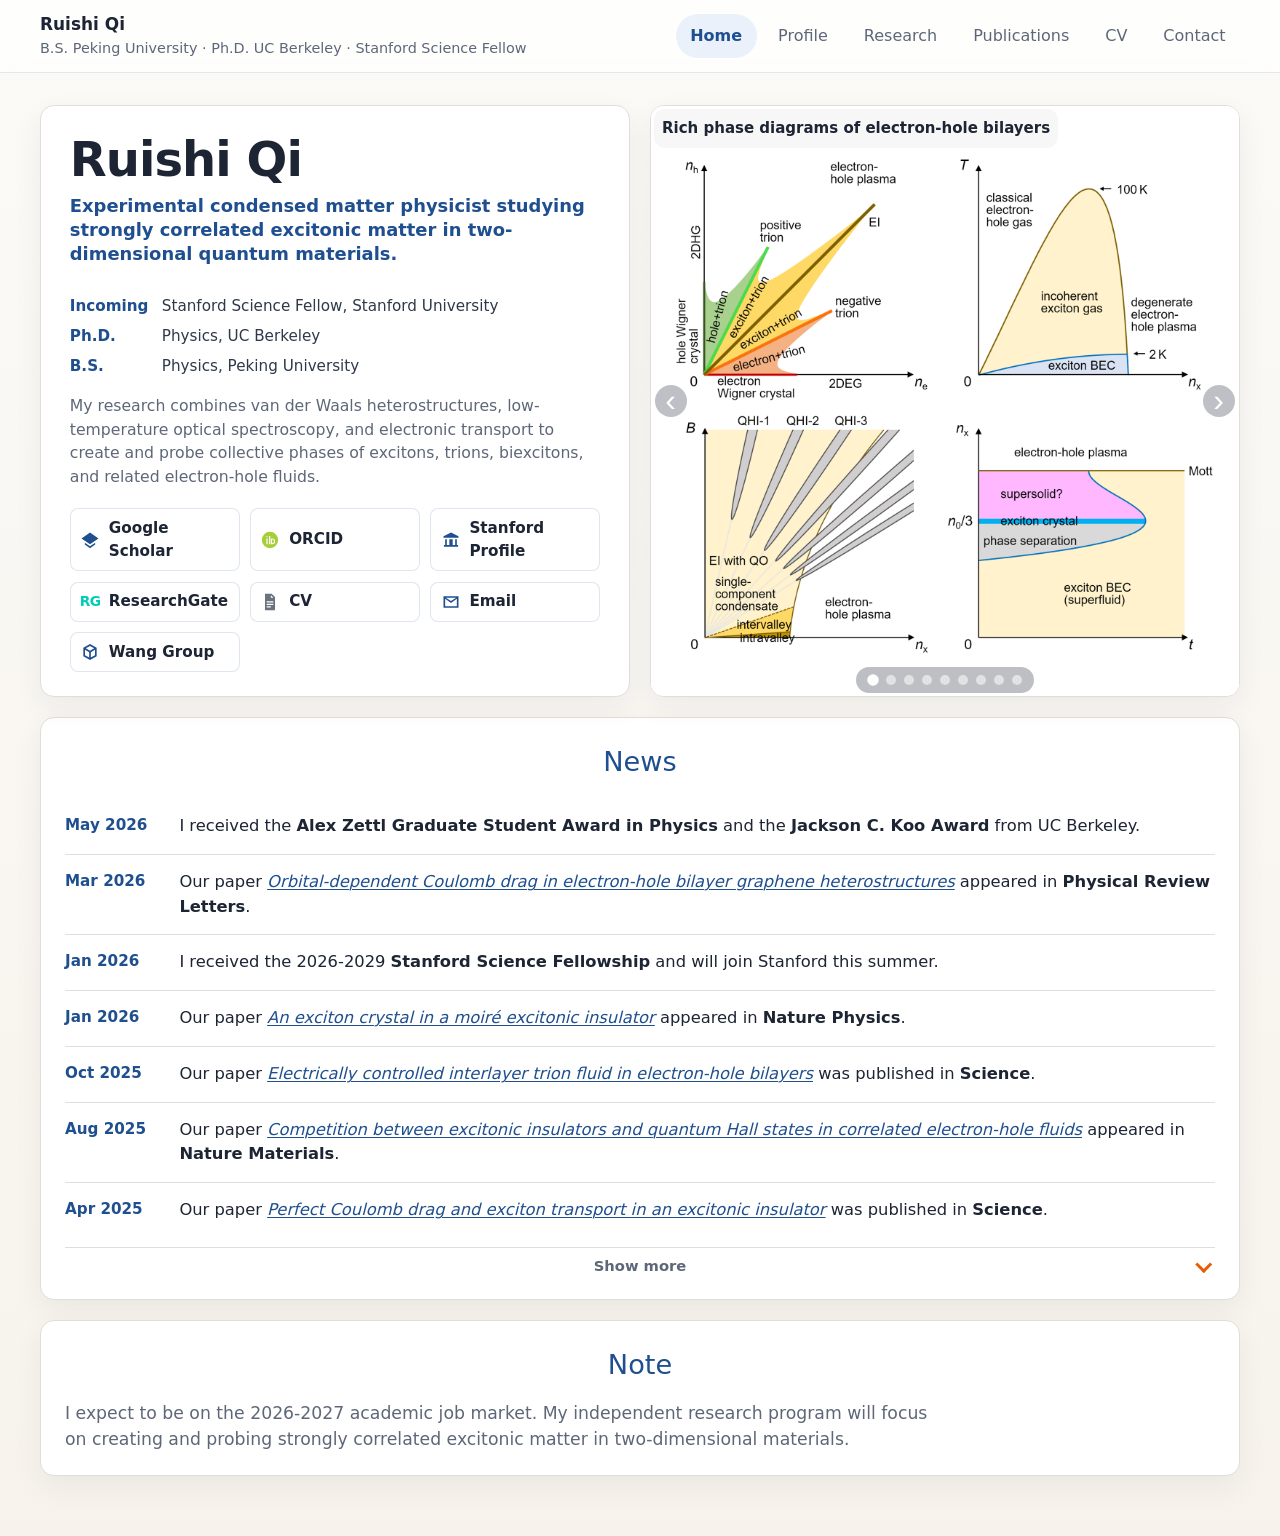
==== commit 8f1c595c: "Add files via upload" ====
--- a/index.html
+++ b/index.html
@@ -768,6 +768,7 @@
     }
     .research-item:first-child { border-top: none; }
     .research-item h3 {
+      margin-top: 1.05rem;
       margin-bottom: 1.05rem;
     }
     .research-links {
@@ -911,14 +912,15 @@
   </div> -->
 
   <div class="section-card">
-    <h2>News</h2>
-    <ul class="news-list news-timeline">
-      <li><span class="news-date">Mar 2026</span><span class="news-divider">|</span><span class="news-content">Our paper <a href="https://doi.org/10.1103/4v1f-lkh2" target="_blank"><em>Orbital-dependent Coulomb drag in electron-hole bilayer graphene heterostructures</em></a> is published in <strong>Physical Review Letters</strong>.</span></li>
-      <li><span class="news-date">Jan 2026</span><span class="news-divider">|</span><span class="news-content">I am awarded the 2026-2029 <strong>Stanford Science Fellow</strong>. I will join Stanford this summer.</span></li>
-      <li><span class="news-date">Jan 2026</span><span class="news-divider">|</span><span class="news-content">Our paper <a href="https://www.nature.com/articles/s41567-026-03184-9" target="_blank"><em>An exciton crystal in a moiré excitonic insulator</em></a> is published in <strong>Nature Physics</strong>.</span></li>
-      <li><span class="news-date">Oct 2025</span><span class="news-divider">|</span><span class="news-content">Our paper <a href="https://www.science.org/doi/10.1126/science.adn4584" target="_blank"><em>Electrically controlled interlayer trion fluid in electron-hole bilayers</em></a> is published in <strong>Science</strong>.</span></li>
-      <li><span class="news-date">Aug 2025</span><span class="news-divider">|</span><span class="news-content">Our paper <a href="https://doi.org/10.1038/s41563-025-02316-5" target="_blank"><em>Competition between excitonic insulators and quantum Hall states in correlated electron-hole fluids</em></a> is published in <strong>Nature Materials</strong>.</span></li>
-      <li><span class="news-date">Apr 2025</span><span class="news-divider">|</span><span class="news-content">Our paper <a href="https://doi.org/10.1126/science.adl1839" target="_blank"><em>Perfect Coulomb drag and exciton transport in an excitonic insulator</em></a> is published in <strong>Science</strong>.</span></li>
+    <h2>News</h2>
+    <ul class="news-list news-timeline">
+      <li><span class="news-date">May 2026</span><span class="news-divider">|</span><span class="news-content">I received the <strong>Alex Zettl Graduate Student Award in Physics</strong> and the <strong>Jackson C. Koo Award</strong> from UC Berkeley.</span></li>
+      <li><span class="news-date">Mar 2026</span><span class="news-divider">|</span><span class="news-content">Our paper <a href="https://doi.org/10.1103/4v1f-lkh2" target="_blank"><em>Orbital-dependent Coulomb drag in electron-hole bilayer graphene heterostructures</em></a> appeared in <strong>Physical Review Letters</strong>.</span></li>
+      <li><span class="news-date">Jan 2026</span><span class="news-divider">|</span><span class="news-content">I received the 2026-2029 <strong>Stanford Science Fellowship</strong> and will join Stanford this summer.</span></li>
+      <li><span class="news-date">Jan 2026</span><span class="news-divider">|</span><span class="news-content">Our paper <a href="https://www.nature.com/articles/s41567-026-03184-9" target="_blank"><em>An exciton crystal in a moiré excitonic insulator</em></a> appeared in <strong>Nature Physics</strong>.</span></li>
+      <li><span class="news-date">Oct 2025</span><span class="news-divider">|</span><span class="news-content">Our paper <a href="https://www.science.org/doi/10.1126/science.adn4584" target="_blank"><em>Electrically controlled interlayer trion fluid in electron-hole bilayers</em></a> was published in <strong>Science</strong>.</span></li>
+      <li><span class="news-date">Aug 2025</span><span class="news-divider">|</span><span class="news-content">Our paper <a href="https://doi.org/10.1038/s41563-025-02316-5" target="_blank"><em>Competition between excitonic insulators and quantum Hall states in correlated electron-hole fluids</em></a> appeared in <strong>Nature Materials</strong>.</span></li>
+      <li><span class="news-date">Apr 2025</span><span class="news-divider">|</span><span class="news-content">Our paper <a href="https://doi.org/10.1126/science.adl1839" target="_blank"><em>Perfect Coulomb drag and exciton transport in an excitonic insulator</em></a> was published in <strong>Science</strong>.</span></li>
     </ul>
     <div class="publication-collapse news-collapse" id="olderNews">
       <button class="publication-collapse-toggle" type="button" aria-expanded="false" aria-controls="olderNewsList">
@@ -926,11 +928,11 @@
         <span class="collapse-icon" aria-hidden="true"></span>
       </button>
       <ul class="news-list news-timeline collaborative-publication-list" id="olderNewsList">
-        <li><span class="news-date">Dec 2023</span><span class="news-divider">|</span><span class="news-content">Our paper <a href="https://doi.org/10.1038/s41467-023-43799-7" target="_blank"><em>Thermodynamic behavior of correlated electron-hole fluids in van der Waals heterostructures</em></a> is published in <strong>Nature Communications</strong>.</span></li>
-        <li><span class="news-date">Nov 2021</span><span class="news-divider">|</span><span class="news-content">Our paper <a href="https://doi.org/10.1038/s41586-021-03971-9" target="_blank"><em>Measuring phonon dispersion at an interface</em></a> is published in <strong>Nature</strong>.</span></li>
-        <li><span class="news-date">Feb 2021</span><span class="news-divider">|</span><span class="news-content">Our paper <a href="https://doi.org/10.1038/s41467-021-21452-5" target="_blank"><em>Four-dimensional vibrational spectroscopy for nanoscale mapping of phonon dispersion in BN nanotubes</em></a> is published in <strong>Nature Communications</strong>.</span></li>
-        <li><span class="news-date">Jul 2020</span><span class="news-divider">|</span><span class="news-content">I received my B.S. degree at Peking University, with the highest graduation honors: Weiming Scholar, Outstanding Graduate in Peking University, and Outstanding Graduate in Beijing. I will pursue my Ph.D. at <strong>UC Berkeley</strong>.</span></li>
-        <li><span class="news-date">Jul 2019</span><span class="news-divider">|</span><span class="news-content">Our paper <a href="https://doi.org/10.1021/acs.nanolett.9b01350" target="_blank"><em>Probing Far-Infrared Surface Phonon Polaritons in Semiconductor Nanostructures at Nanoscale</em></a> is published in <strong>Nano Letters</strong>.</span></li>
+        <li><span class="news-date">Dec 2023</span><span class="news-divider">|</span><span class="news-content">Our paper <a href="https://doi.org/10.1038/s41467-023-43799-7" target="_blank"><em>Thermodynamic behavior of correlated electron-hole fluids in van der Waals heterostructures</em></a> appeared in <strong>Nature Communications</strong>.</span></li>
+        <li><span class="news-date">Nov 2021</span><span class="news-divider">|</span><span class="news-content">Our paper <a href="https://doi.org/10.1038/s41586-021-03971-9" target="_blank"><em>Measuring phonon dispersion at an interface</em></a> appeared in <strong>Nature</strong>.</span></li>
+        <li><span class="news-date">Feb 2021</span><span class="news-divider">|</span><span class="news-content">Our paper <a href="https://doi.org/10.1038/s41467-021-21452-5" target="_blank"><em>Four-dimensional vibrational spectroscopy for nanoscale mapping of phonon dispersion in BN nanotubes</em></a> appeared in <strong>Nature Communications</strong>.</span></li>
+        <li><span class="news-date">Jul 2020</span><span class="news-divider">|</span><span class="news-content">I received my B.S. degree from Peking University with the highest graduation honors, and began my Ph.D. at <strong>UC Berkeley</strong>.</span></li>
+        <li><span class="news-date">Jul 2019</span><span class="news-divider">|</span><span class="news-content">Our paper <a href="https://doi.org/10.1021/acs.nanolett.9b01350" target="_blank"><em>Probing Far-Infrared Surface Phonon Polaritons in Semiconductor Nanostructures at Nanoscale</em></a> appeared in <strong>Nano Letters</strong>.</span></li>
       </ul>
     </div>
   </div>
@@ -971,11 +973,13 @@
   </div>
 
   <div class="section-card">
-    <h2>Awards and Honors</h2>
-    <ul class="news-list">
-      <li>Stanford Science Fellow (2026)</li>
-      <li>Kavli ENSI Graduate Student Fellow (2023)</li>
-      <li>Weiming Scholar, Peking University (2020)</li>
+    <h2>Awards and Honors</h2>
+    <ul class="news-list">
+      <li>Alex Zettl Graduate Student Award in Physics, UC Berkeley (2026)</li>
+      <li>Jackson C. Koo Award, UC Berkeley (2026)</li>
+      <li>Stanford Science Fellow (2026)</li>
+      <li>Kavli ENSI Graduate Student Fellow (2023)</li>
+      <li>Weiming Scholar, Peking University (2020)</li>
       <li>Outstanding Graduate of Beijing (2020)</li>
       <li>Outstanding Graduate in Peking University (2020)</li>
       <li>Outstanding Undergraduate Research Project, Peking University (2020)</li>
@@ -1111,9 +1115,9 @@
     <p class="publication-legend"><sup>†</sup> equal contribution; <sup>‡</sup> corresponding author</p>
     <ul class="news-list publication-list" id="publicationList">
       <li data-year="2026" data-authorship="0" data-kind="preprint" data-original-order="1" data-featured-order="1">
-        <div class="pub-title">Observation of two-component exciton condensates in an excitonic insulator</div>
+        <div class="pub-title">Two-component exciton condensates in an electron-hole bilayer</div>
         <div class="pub-authors">Ruishi Qi<sup class="author-mark">†‡</sup>, Qize Li<sup class="author-mark">†</sup>, Jiahui Nie, Ruichen Xia, Haleem Kim, Hyungbin Lim, Jingxu Xie, Takashi Taniguchi, Kenji Watanabe, Michael F. Crommie, Allan H. MacDonald, Feng Wang<sup class="author-mark">‡</sup></div>
-        <div class="pub-journal"><a href="https://arxiv.org/abs/2603.15443" target="_blank"><em>arXiv</em></a>:2603.15443 (2026); accepted in principle at <em>Nature</em></div>
+        <div class="pub-journal"><a href="https://arxiv.org/abs/2603.15443" target="_blank"><em>arXiv</em></a>:2603.15443 (2026); accepted at <em>Nature</em></div>
         
       </li>
 
@@ -1214,16 +1218,28 @@
         </div>
       </li>
 
-      <li data-year="2026" data-authorship="2" data-kind="collaborative" data-original-order="13">
-        <div class="pub-title">Electron Microscopy Measurement of Picometer-Level Distortion Induced Local Phonons at a Defect</div>
-        <div class="pub-authors">Bo Han, Ruochen Shi, Huining Peng, Yingjie Lv, Ruishi Qi, Yuehui Li, Jingmin Zhang, Jinlong Du, Pu Yu, Peng Gao<sup class="author-mark">‡</sup></div>
-        <div class="pub-journal"><a href="https://pubs.acs.org/doi/10.1021/acs.nanolett.5c05660" target="_blank"><em>Nano Letters</em></a> 26 (4), 1449-1454 (2026)</div>
-      </li>
-
-      <li data-year="2025" data-authorship="2" data-kind="collaborative" data-original-order="14">
-        <div class="pub-title">Terahertz electrodynamics in a zero-field Wigner crystal</div>
-        <div class="pub-authors">Su-Di Chen<sup class="author-mark">‡</sup>, Ruishi Qi, Ha-Leem Kim, Qixin Feng, Ruichen Xia, Dishan Abeysinghe, Jingxu Xie, Takashi Taniguchi, Kenji Watanabe, Dung-Hai Lee, Feng Wang<sup class="author-mark">‡</sup></div>
-        <div class="pub-journal"><a href="https://arxiv.org/abs/2509.10624" target="_blank"><em>arXiv</em></a>:2509.10624 (2025)</div>
+      <li data-year="2026" data-authorship="2" data-kind="collaborative" data-original-order="13">
+        <div class="pub-title">Electron Microscopy Measurement of Picometer-Level Distortion Induced Local Phonons at a Defect</div>
+        <div class="pub-authors">Bo Han, Ruochen Shi, Huining Peng, Yingjie Lv, Ruishi Qi, Yuehui Li, Jingmin Zhang, Jinlong Du, Pu Yu, Peng Gao<sup class="author-mark">‡</sup></div>
+        <div class="pub-journal"><a href="https://pubs.acs.org/doi/10.1021/acs.nanolett.5c05660" target="_blank"><em>Nano Letters</em></a> 26 (4), 1449-1454 (2026)</div>
+      </li>
+
+      <li data-year="2026" data-authorship="2" data-kind="collaborative" data-original-order="13.1">
+        <div class="pub-title">Tunable Interlayer Charge-transfer States in MoSe<sub>2</sub>/WS<sub>2</sub> Moiré Superlattices</div>
+        <div class="pub-authors">Zheyu Lu, Jiahui Nie, Tianle Wang, Rwik Dutta, Ruishi Qi, Jingxu Xie, Can Uzundal, Jianghan Xiao, Ziyu Wang, Yibo Feng, Kenji Watanabe, Takashi Taniguchi, James R. Chelikowsky, Archana Raja, Steven G. Louie, Mit H. Naik, Michael P. Zaletel, Feng Wang</div>
+        <div class="pub-journal"><a href="https://arxiv.org/abs/2605.05571" target="_blank"><em>arXiv</em></a>:2605.05571 (2026)</div>
+      </li>
+
+      <li data-year="2026" data-authorship="2" data-kind="collaborative" data-original-order="13.2">
+        <div class="pub-title">Electrically controlled Heat Assisted Magnetic Recording in Intercalated 2D Magnets</div>
+        <div class="pub-authors">Josue Rodriguez, Ruishi Qi, Catherine Xu, Feng Wang, James G. Analytis, Hossein Taghinejad</div>
+        <div class="pub-journal"><a href="https://arxiv.org/abs/2605.06645" target="_blank"><em>arXiv</em></a>:2605.06645 (2026)</div>
+      </li>
+
+      <li data-year="2025" data-authorship="2" data-kind="collaborative" data-original-order="14">
+        <div class="pub-title">Terahertz electrodynamics in a zero-field Wigner crystal</div>
+        <div class="pub-authors">Su-Di Chen<sup class="author-mark">‡</sup>, Ruishi Qi, Ha-Leem Kim, Qixin Feng, Ruichen Xia, Dishan Abeysinghe, Jingxu Xie, Takashi Taniguchi, Kenji Watanabe, Dung-Hai Lee, Feng Wang<sup class="author-mark">‡</sup></div>
+        <div class="pub-journal"><a href="https://arxiv.org/abs/2509.10624" target="_blank"><em>arXiv</em></a>:2509.10624 (2025)</div>
       </li>
 
       <li data-year="2025" data-authorship="2" data-kind="collaborative" data-original-order="15">
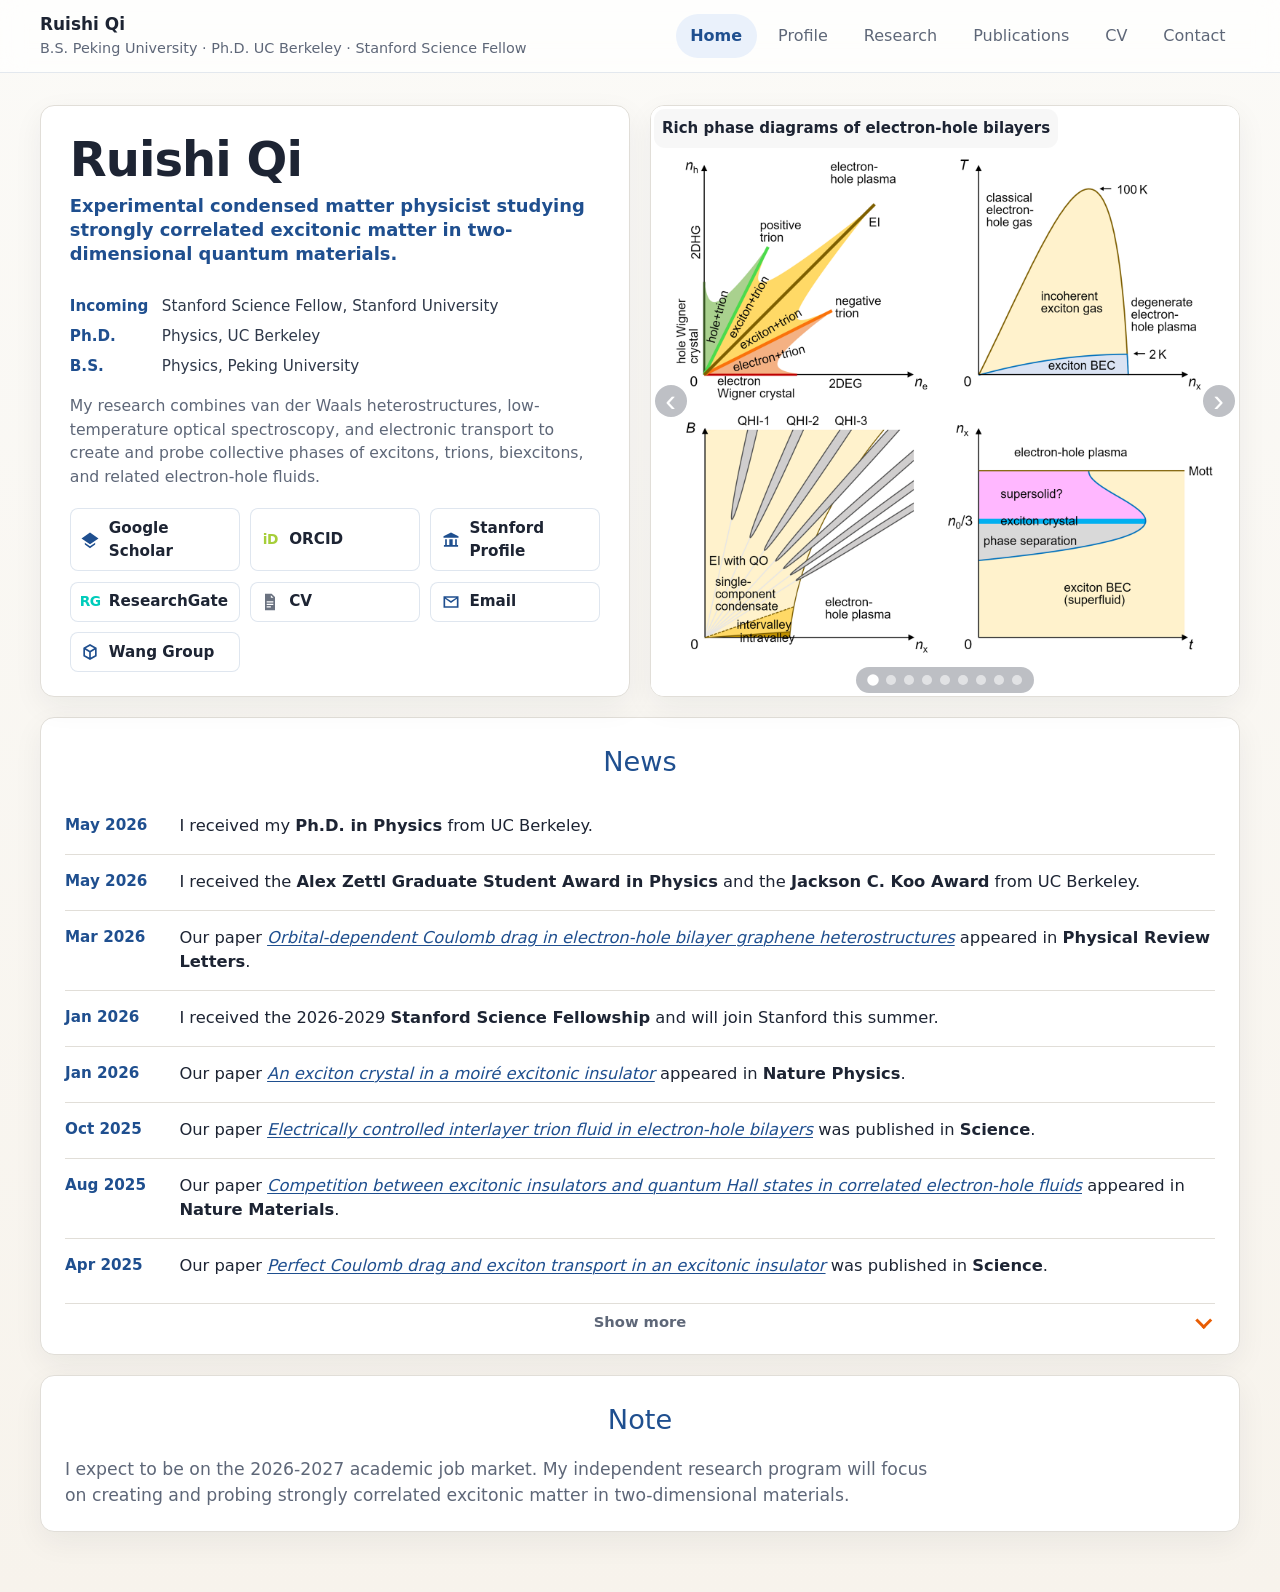
==== commit cfb347f5: "Initial homepage publish" ====
--- a/index.html
+++ b/index.html
@@ -1,919 +1,936 @@
-<!DOCTYPE html>
-<html lang="en">
-<head>
-  <meta name="google-site-verification" content="E-wbC4l4Fm26j9HIg4xlPpg-3zAd63bc64rCMernNzY" />
-  <meta charset="UTF-8" />
-  <meta name="viewport" content="width=device-width, initial-scale=1.0" />
-  <meta name="format-detection" content="telephone=no" />
-  <title>Ruishi Qi</title>
-  <meta name="description" content="Ruishi Qi — Physics PhD candidate at UC Berkeley and incoming Stanford Science Fellow." />
-  <style>
-    :root {
-      --bg: #f7f3ec;
-      --surface: #ffffff;
-      --surface-soft: #fafbfc;
-      --surface-warm: #fbf5ea;
-      --text: #1d2433;
-      --muted: #5e6778;
-      --line: #e1ded8;
-      --accent: #1f4f8f;
-      --accent-secondary: #e85d04;
-      --accent-green: #1f6b45;
-      --accent-soft: #eaf1fb;
-      --shadow: 0 10px 30px rgba(20, 28, 45, 0.06);
-      --radius: 14px;
-      --maxw: 1200px;
-    }
-
-    * { box-sizing: border-box; }
-    html { scroll-behavior: smooth; }
-    body {
-      font-size: clamp(12px, 1.6vw, 16px);
-      margin: 0;
-      font-family: Inter, ui-sans-serif, system-ui, -apple-system, BlinkMacSystemFont, "Segoe UI", Roboto, Helvetica, Arial, sans-serif;
-      color: var(--text);
-      background: linear-gradient(to bottom, #fbfaf7 0%, var(--bg) 100%);
-      line-height: 1.5;
-    }
-
-    /* a { color: var(--accent); text-decoration: none; }
-    a:hover { text-decoration: underline; } */
-    a {
-      color: var(--accent);
-      text-decoration: underline;
-      text-decoration-thickness: 0.5px;
-      text-underline-offset: 2px;
-    }
-
-    a[x-apple-data-detectors] {
-      color: inherit !important;
-      text-decoration: none !important;
-      font: inherit !important;
-      pointer-events: none;
-    }
-    .container { width: min(100% - 2rem, var(--maxw)); margin: 0 auto; }
-
-    header {
-      position: sticky; top: 0; z-index: 30;
-      background: rgba(255,255,255,0.7);
-      backdrop-filter: blur(12px);
-      border-bottom: 1px solid rgba(221,227,234,0.8);
-    }
-
-    .nav {
-      min-height: 72px;
-      display: flex; align-items: center; justify-content: space-between;
-      gap: 1.2rem;
-    }
-
-    .brand { display: flex; flex-direction: column; color: var(--text); }
-    .brand strong { font-size: 1.06rem; font-weight: 700; }
-    .brand span { color: var(--muted); font-size: 0.9rem; }
-
-    .tabs { display: flex; gap: 0.45rem; flex-wrap: wrap; }
-
-    .tab-link {
-      border: none; background: transparent; cursor: pointer;
-      padding: 0.6rem 0.9rem; border-radius: 999px;
-      color: var(--muted); font: inherit;
-      text-decoration: none;
-    }
-
-    .tab-link.active {
-      background: var(--accent-soft);
-      color: var(--accent);
-      font-weight: 600;
-    }
-
-    .panel { display: none; }
-    .panel.active { display: block; }
-    
-
-    .pub-title {
-      font-size: 1.22rem;
-      font-weight: 550;
-      line-height: 1.35;
-      margin-bottom: 0.35rem;
-    }
-
-    .pub-authors {
-      color: var(--muted);
-      font-size: 0.97rem;
-      line-height: 1.45;
-      margin-bottom: 0.25rem;
-    }
-
-    .pub-authors sup,
-    .publication-legend sup {
-      color: var(--accent);
-      font-size: 0.72em;
-      font-weight: 700;
-      line-height: 0;
-      margin-left: 0.06rem;
-    }
-
-    .pub-journal {
-      font-size: 1.0rem;
-      font-weight: 450;
-      line-height: 1.45;
-    }
-
-    .pub-note {
-      color: var(--muted);
-      font-weight: 450;
-    }
-
-    .pub-badges {
-      display: flex;
-      flex-wrap: wrap;
-      gap: 0.45rem;
-      margin-top: 0.55rem;
-    }
-
-    .pub-badge {
-      display: inline-flex;
-      align-items: center;
-      gap: 0.35rem;
-      padding: 0.2rem 0.48rem;
-      border: 1px solid rgba(232, 93, 4, 0.18);
-      border-radius: 999px;
-      background: rgba(251, 245, 234, 0.62);
-      color: #7c4a22;
-      font-size: 0.82rem;
-      line-height: 1.2;
-      font-weight: 550;
-      text-decoration: none;
-    }
-
-    #panel-publications .pub-journal a.pub-badge {
-      color: #7c4a22;
-      font-weight: 550;
-    }
-
-    .pub-badge:hover {
-      color: #7c4a22;
-      background: rgba(251, 245, 234, 0.62);
-      border-color: rgba(232, 93, 4, 0.18);
-      text-decoration: none;
-    }
-
-    .pub-badge::before {
-      content: "";
-      width: 0.28rem;
-      height: 0.28rem;
-      border-radius: 50%;
-      background: var(--accent-secondary);
-      opacity: 0.55;
-    }
-
-    #panel-publications .news-list li {
-      padding: 1.1rem 0 1.2rem;
-    }
-
-    #panel-publications .pub-journal a {
-      color: var(--accent-secondary);
-      font-weight: 500;
-    }
-
-    .publication-toolbar {
-      display: flex;
-      flex-wrap: wrap;
-      justify-content: center;
-      align-items: center;
-      gap: 0.5rem;
-      margin: 0.25rem 0 0.55rem;
-    }
-
-    .publication-toolbar-label {
-      color: var(--muted);
-      font-size: 0.9rem;
-      margin-right: 0.15rem;
-    }
-
-    .sort-button {
-      border: 1px solid var(--line);
-      border-radius: 999px;
-      background: var(--surface);
-      color: var(--accent);
-      cursor: pointer;
-      font: inherit;
-      font-size: 0.9rem;
-      font-weight: 600;
-      padding: 0.42rem 0.78rem;
-    }
-
-    .sort-button.active,
-    .sort-button:hover {
-      background: var(--accent-soft);
-      border-color: rgba(11, 75, 145, 0.18);
-      text-decoration: none;
-    }
-
-    .publication-legend {
-      color: var(--muted);
-      font-size: 0.9rem;
-      margin: 0 0 0.55rem;
-      text-align: center;
-    }
-
-    .publication-collapse {
-      padding-top: 0.2rem;
-    }
-
-    .publication-collapse-toggle {
-      position: relative;
-      width: 100%;
-      border: none;
-      background: transparent;
-      color: var(--accent);
-      cursor: pointer;
-      font: inherit;
-      display: block;
-      padding: 0 3rem;
-      text-align: center;
-    }
-
-    .publication-collapse-toggle h2 {
-      margin: 0;
-    }
-
-    .publication-collapse-toggle h3 {
-      margin: 0;
-      color: var(--accent);
-      font-size: 1.05rem;
-      font-weight: 600;
-    }
-
-    .news-collapse {
-      display: flex;
-      flex-direction: column;
-      margin-top: 0.55rem;
-      padding-top: 0.45rem;
-      border-top: 1px solid var(--line);
-    }
-
-    .news-collapse.expanded {
-      margin-top: 0;
-      padding-top: 0;
-      border-top: none;
-    }
-
-    .news-collapse .publication-collapse-toggle {
-      order: 1;
-      padding: 0 2.25rem;
-    }
-
-    .news-collapse.expanded .publication-collapse-toggle {
-      order: 2;
-      margin-top: 0.45rem;
-    }
-
-    .news-collapse .publication-collapse-toggle h3 {
-      font-size: 0.92rem;
-      color: var(--muted);
-    }
-
-    .news-collapse .collapse-icon {
-      right: 0.35rem;
-      width: 0.72rem;
-      height: 0.72rem;
-      border-right-width: 3px;
-      border-bottom-width: 3px;
-    }
-
-    .news-collapse .collaborative-publication-list {
-      order: 1;
-    }
-
-    .news-collapse .news-list li:first-child {
-      border-top: 1px solid var(--line);
-    }
-
-    .collapse-icon {
-      position: absolute;
-      right: 0.6rem;
-      top: 50%;
-      width: 1.05rem;
-      height: 1.05rem;
-      border-right: 4px solid var(--accent-secondary);
-      border-bottom: 4px solid var(--accent-secondary);
-      transform: translateY(-65%) rotate(45deg);
-      transition: transform 0.2s ease;
-    }
-
-    .publication-collapse.expanded .collapse-icon {
-      transform: translateY(-35%) rotate(225deg);
-    }
-
-    .collaborative-publication-list {
-      display: none;
-      margin-top: 1rem;
-    }
-
-    .publication-collapse.expanded .collaborative-publication-list {
-      display: block;
-    }
-
-    .publication-profile-links {
-      grid-template-columns: repeat(2, minmax(0, 15rem));
-      justify-content: center;
-      max-width: none;
-      margin: 0 auto 1rem;
-    }
-    
-    main { padding: 2rem 0 2.5rem; }
-
-    h1 {
-      font-size: clamp(2.0rem, 4.0vw, 3.0rem);
-      line-height: 1.05;
-      margin: 0 0 0.9rem;
-      letter-spacing: -0.02em;
-      font-weight: 600;
-    }
-
-    h2 {
-      margin: 0 0 1rem;
-      font-size: 1.7rem;
-      color: var(--accent);
-      font-weight: 500;
-      text-align: center;
-    }
-
-    h3 {
-      margin: 0 0 0.8rem;
-      font-size: 1.1rem;
-    }
-
-    .hero-card, .section-card {
-      background: var(--surface);
-      border: 1px solid var(--line);
-      border-radius: var(--radius);
-      box-shadow: var(--shadow);
-    }
-
-    .hero-card {
-      padding: 1.8rem 1.8rem 1.5rem;
-      margin-bottom: 1.25rem;
-    }
-
-    .section-card {
-      padding: 1.5rem 1.5rem 1.35rem;
-      margin-bottom: 1.25rem;
-    }
-
-    .lead {
-      font-size: 1.08rem;
-      color: var(--muted);
-      margin: 0;
-      max-width: 54rem;
-    }
-
-    .research-overview .lead {
-      max-width: none;
-    }
-
-    .about-text p {
-      margin: 0 0 1rem;
-    }
-
-    .button-row, .link-row {
-      display: flex;
-      flex-wrap: wrap;
-      gap: 0.75rem;
-      align-items: center;
-    }
-
-    .button {
-      padding: 0.68rem 1rem;
-      border-radius: 999px;
-      background: var(--accent);
-      color: white;
-      border: none;
-      cursor: pointer;
-      display: inline-flex;
-      align-items: center;
-      font-weight: 600;
-      text-decoration: none;
-    }
-
-    .button:hover { text-decoration: none; }
-
-    .button.secondary {
-      background: transparent;
-      color: var(--accent);
-      border: 1px solid var(--line);
-    }
-
-    .news-list {
-      list-style: none;
-      padding: 0;
-      margin: 0;
-    }
-
-    .news-list li {
-      padding: 0.95rem 0;
-      border-top: 1px solid var(--line);
-      font-size: 1.02rem;
-    }
-
-    .news-list li:first-child { border-top: none; }
-
-    .news-date {
-      white-space: nowrap;
-      color: var(--accent);
-      font-weight: 600;
-      font-size: 0.95rem;
-      line-height: 1.55;
-    }
-
-    .news-divider {
-      color: var(--muted);
-      padding: 0 0.35rem;
-    }
-
-    .news-timeline li {
-      display: grid;
-      grid-template-columns: 6.2rem minmax(0, 1fr);
-      gap: 0.95rem;
-    }
-
-    .news-timeline .news-divider {
-      display: none;
-    }
-
-    @media (max-width: 620px) {
-      .news-timeline li {
-        grid-template-columns: 1fr;
-        gap: 0.25rem;
-      }
-    }
-
-    .pub-list li { margin-bottom: 1rem; }
-
-
-    .hero-row {
-      display: grid;
-      grid-template-columns: 1fr 1fr;
-      gap: 1.25rem;
-      margin-bottom: 1.25rem;
-      align-items: stretch;
-    }
-
-    .hero-left,
-    .hero-right {
-      display: flex;
-      min-width: 0;
-    }
-
-    .hero-left .hero-card,
-    .hero-right .carousel {
-      width: 100%;
-    }
-
-    .hero-left .hero-card {
-      height: 100%;
-      display: flex;
-      flex-direction: column;
-      justify-content: center;
-      margin-bottom: 0;
-    }
-
-    .hero-left h1 {
-      font-size: clamp(2.0rem, 4.0vw, 3.0rem);
-      line-height: 1.0;
-      margin-bottom: 0.7rem;
-    }
-
-    .hero-left .lead {
-      max-width: none;
-      font-size: 1.02rem;
-    }
-
-    .hero-tagline {
-      color: var(--accent);
-      font-size: 1.12rem;
-      line-height: 1.35;
-      font-weight: 600;
-      margin: 0 0 0.9rem;
-    }
-
-    .hero-summary {
-      color: var(--muted);
-      margin: 1rem 0 0;
-      font-size: 0.98rem;
-    }
-
-    .affiliation-list {
-      list-style: none;
-      padding: 0;
-      margin: 0.9rem 0 0;
-      display: grid;
-      gap: 0.45rem;
-      color: #2f394a;
-      font-size: 0.95rem;
-    }
-
-    .affiliation-list li {
-      display: flex;
-      gap: 0.55rem;
-      align-items: baseline;
-    }
-
-    .affiliation-role {
-      color: var(--accent);
-      min-width: 5.2rem;
-      font-weight: 600;
-    }
-
-    .profile-links {
-      display: grid;
-      grid-template-columns: repeat(3, minmax(0, 1fr));
-      gap: 0.65rem;
-      margin-top: 1.25rem;
-    }
-
-    .profile-link {
-      display: flex;
-      align-items: center;
-      gap: 0.55rem;
-      min-width: 0;
-      padding: 0.48rem 0.58rem;
-      border: 1px solid rgba(31, 79, 143, 0.14);
-      border-radius: 8px;
-      color: var(--text);
-      background: rgba(255, 255, 255, 0.68);
-      text-decoration: none;
-      font-size: 0.95rem;
-      font-weight: 550;
-    }
-
-    .profile-link:hover {
-      border-color: rgba(232, 93, 4, 0.34);
-      background: #fff8f2;
-      text-decoration: none;
-    }
-
-    .profile-icon {
-      width: 1.25rem;
-      height: 1.25rem;
-      flex: 0 0 auto;
-      display: inline-flex;
-      align-items: center;
-      justify-content: center;
-      color: var(--accent);
-    }
-
-    .profile-icon svg {
-      width: 1.25rem;
-      height: 1.25rem;
-      display: block;
-      fill: currentColor;
-    }
-
-    .profile-icon.orcid {
-      color: #a6ce39;
-    }
-
-    .profile-icon.researchgate {
-      color: #00ccbb;
-      font-weight: 800;
-      font-size: 0.86rem;
-      letter-spacing: -0.04em;
-    }
-
-    .profile-icon.cv {
-      color: #6a7280;
-    }
-
-    @media (max-width: 520px) {
-      .profile-links {
-        grid-template-columns: 1fr;
-      }
-    }
-
-    @media (min-width: 521px) and (max-width: 940px) {
-      .profile-links {
-        grid-template-columns: repeat(2, minmax(0, 1fr));
-      }
-    }
-
-    .carousel {
-      position: relative;
-      width: 100%;
-      aspect-ratio: 1 / 1;
-      overflow: hidden;
-      border-radius: var(--radius);
-      background: #ffffff;
-      box-shadow: var(--shadow);
-      border: 1px solid var(--line);
-    }
-
-    .slide {
-      position: absolute;
-      inset: 0;
-      opacity: 0;
-      transition: opacity 0.6s ease-in-out;
-      pointer-events: none;
-    }
-
-    .slide.active {
-      opacity: 1;
-      pointer-events: auto;
-    }
-
-    .slide img {
-      width: 100%;
-      height: 100%;
-      object-fit: contain;
-      display: block;
-      background: #fff;
-    }
-
-    .arrow {
-      position: absolute;
-      top: 50%;
-      transform: translateY(-50%);
-      width: 32px;
-      height: 32px;
-      border: none;
-      border-radius: 999px;
-      background: rgba(20, 28, 45, 0.28);
-      backdrop-filter: blur(4px);
-      color: #fff;
-      font-size: 32px;
-      line-height: 1;
-      cursor: pointer;
-      z-index: 5;
-      display: flex;
-      align-items: center;
-      justify-content: center;
-      transition: background 0.2s ease, transform 0.2s ease;
-      padding-bottom: 4px
-    }
-
-    .arrow:hover {
-      background: rgba(20, 28, 45, 0.65);
-    }
-
-    .arrow:active {
-      transform: translateY(-50%) scale(0.96);
-    }
-
-    .arrow.left {
-      left: 4px;
-    }
-
-    .arrow.right {
-      right: 4px;
-    }
-
-    .dots {
-      position: absolute;
-      left: 50%;
-      bottom: 3px;
-      transform: translateX(-50%);
-      display: flex;
-      gap: 8px;
-      z-index: 5;
-      padding: 8px 12px;
-      border-radius: 999px;
-      background: rgba(20, 28, 45, 0.28);
-      backdrop-filter: blur(5px);
-    }
-
-    .dot {
-      width: 10px;
-      height: 10px;
-      border: none;
-      border-radius: 50%;
-      background: rgba(255, 255, 255, 0.55);
-      cursor: pointer;
-      padding: 0;
-      transition: transform 0.2s ease, background 0.2s ease;
-    }
-
-    .dot.active {
-      background: #ffffff;
-      transform: scale(1.15);
-    }
-
-    .caption {
-      position: absolute;
-      left: 3px;
-      top: 3px;
-      /* transform: translateX(-50%); */
-      z-index: 5;
-      background: rgba(245, 245, 245, 0.8);
-      backdrop-filter: blur(5px);
-      color: #1d2433;
-      padding: 8px 8px;
-      border-radius: calc(var(--radius) - 3px);
-      font-size: 15px;
-      font-weight: 550;
-      max-width: 500px;
-      /* box-shadow: 0 4px 16px rgba(20, 28, 45, 0.12); */
-    }
-
-
-
-    @media (max-width: 820px) {
-      .hero-row {
-        grid-template-columns: 1fr;
-      }
-
-      .hero-left .hero-card {
-        margin-bottom: 0;
-      }
-    }
-
-    @media (max-width: 820px) {
-      .nav {
-        align-items: flex-start;
-        flex-direction: column;
-        padding: 0.0rem 0;
-        min-height: auto;
-        gap: 0.4rem;
-      }
-      .brand span {
-        display: none;
-      }
-      .tabs {
-        width: 100%;
-        flex-wrap: nowrap;
-        gap: 0.25rem;
-        overflow-x: auto;
-        padding-bottom: 0.15rem;
-        scrollbar-width: none;
-      }
-      .tabs::-webkit-scrollbar {
-        display: none;
-      }
-      .tab-link {
-        flex: 0 0 auto;
-        padding: 0.42rem 0.62rem;
-        line-height: 1.2;
-        text-decoration: none;
-        white-space: nowrap;
-      }
-    }
-
-    .research-item {
-      display: grid;
-      grid-template-columns: 35fr 65fr;
-      gap: 2rem;
-      /* margin-bottom: 1em;
-      margin-top: 1em; */
-      border-top: 1px solid var(--line);
-      align-items: center;
-    }
-    .research-item:first-child { border-top: none; }
-    .research-item h3 {
-      margin-top: 1.05rem;
-      margin-bottom: 1.05rem;
-    }
-    .research-links {
-      display: grid;
-      gap: 0.28rem;
-      margin: 0.95rem 0 0;
-    }
-    @media (max-width: 620px) {
-      .research-item {
-        grid-template-columns: 1fr;
-      }
-    }
-  </style>
-</head>
-<body>
-
-<header>
-  <div class="container nav">
-    <div class="brand">
-      <strong>Ruishi Qi</strong>
-      <span>B.S. Peking University  ·  Ph.D. UC Berkeley  ·  Stanford Science Fellow</span>
-    </div>
-
-    <nav class="tabs">
-      <a class="tab-link active" href="#home" data-tab="home">Home</a>
-      <a class="tab-link" href="#profile" data-tab="profile">Profile</a>
-      <a class="tab-link" href="#research" data-tab="research">Research</a>
-      <a class="tab-link" href="#publications" data-tab="publications">Publications</a>
-      <a class="tab-link" href="cv/CV-RuishiQi.pdf" target="_blank">CV</a>
-      <a class="tab-link" href="#contact" data-tab="contact">Contact</a>
-    </nav>
-  </div>
-</header>
-
-<main class="container">
-
-<section class="panel active" id="panel-home">
-
-  
-  <div class="hero-row">
-    <div class="hero-left">
-      <div class="hero-card">
-        <h1>Ruishi Qi</h1>
-        <p class="hero-tagline">Experimental condensed matter physicist studying strongly correlated excitonic matter in two-dimensional quantum materials.</p>
-        <ul class="affiliation-list">
-          <li><span class="affiliation-role">Incoming</span><span>Stanford Science Fellow, Stanford University</span></li>
-          <li><span class="affiliation-role">Ph.D.</span><span>Physics, UC Berkeley</span></li>
-          <li><span class="affiliation-role">B.S.</span><span>Physics, Peking University</span></li>
-        </ul>
-        <p class="hero-summary">My research combines van der Waals heterostructures, low-temperature optical spectroscopy, and electronic transport to create and probe collective phases of excitons, trions, biexcitons, and related electron-hole fluids.</p>
-        <div class="profile-links">
-          <a class="profile-link" href="https://scholar.google.com/citations?user=NA7sfwsAAAAJ&hl=en" target="_blank" rel="noopener noreferrer">
-            <span class="profile-icon" aria-hidden="true">
-              <svg viewBox="0 0 24 24"><path d="M12 3 1.8 10.1 12 17.2l10.2-7.1L12 3Zm0 16.5-6.2-4.3v2.3L12 21.8l6.2-4.3v-2.3L12 19.5Z"/></svg>
-            </span>
-            <span>Google Scholar</span>
-          </a>
-          <a class="profile-link" href="https://orcid.org/0009-0000-1305-1104" target="_blank" rel="noopener noreferrer">
-            <span class="profile-icon orcid" aria-hidden="true">
-              <svg viewBox="0 0 24 24"><path d="M12 2.2a9.8 9.8 0 1 0 0 19.6 9.8 9.8 0 0 0 0-19.6ZM8.4 7.1c.4 0 .8.3.8.8s-.4.8-.8.8-.8-.3-.8-.8.4-.8.8-.8Zm.7 10H7.7v-7h1.4v7Zm3.2 0h-1.4v-10h1.4v10Zm2.3 0h-1.5v-7h1.5c2.2 0 3.6 1.3 3.6 3.5s-1.4 3.5-3.6 3.5Zm.1-5.7h-.2v4.4h.2c1.4 0 2.1-.8 2.1-2.2s-.7-2.2-2.1-2.2Z"/></svg>
-            </span>
-            <span>ORCID</span>
-          </a>
-          <a class="profile-link" href="https://stanfordsciencefellows.stanford.edu/people/ruishi-qi" target="_blank" rel="noopener noreferrer">
-            <span class="profile-icon" aria-hidden="true">
-              <svg viewBox="0 0 24 24"><path d="M12 3 3 7.5v1.8h18V7.5L12 3ZM5 11v7H3.5v2h17v-2H19v-7h-2v7h-3v-7h-4v7H7v-7H5Z"/></svg>
-            </span>
-            <span>Stanford Profile</span>
-          </a>
-          <a class="profile-link" href="https://www.researchgate.net/profile/Ruishi-Qi?ev=hdr_xprf" target="_blank" rel="noopener noreferrer">
-            <span class="profile-icon researchgate" aria-hidden="true">RG</span>
-            <span>ResearchGate</span>
-          </a>
-          <a class="profile-link" href="cv/CV-RuishiQi.pdf" target="_blank">
-            <span class="profile-icon cv" aria-hidden="true">
-              <svg viewBox="0 0 24 24"><path d="M6 2h8l4 4v16H6V2Zm7 1.8V7h3.2L13 3.8ZM8 11v1.5h8V11H8Zm0 3v1.5h8V14H8Zm0 3v1.5h5V17H8Z"/></svg>
-            </span>
-            <span>CV</span>
-          </a>
-          <a class="profile-link" href="mailto:ruishiqi@berkeley.edu">
-            <span class="profile-icon" aria-hidden="true">
-              <svg viewBox="0 0 24 24"><path d="M3 5h18v14H3V5Zm9 8.2L5 8.1V17h14V8.1l-7 5.1Zm0-2.4L18.2 7H5.8L12 10.8Z"/></svg>
-            </span>
-            <span>Email</span>
-          </a>
-          <a class="profile-link" href="https://physics.berkeley.edu/research-faculty/ultrafast-nano-optics-group" target="_blank" rel="noopener noreferrer">
-            <span class="profile-icon" aria-hidden="true">
-              <svg viewBox="0 0 24 24"><path d="M12 2.5 4 7v10l8 4.5 8-4.5V7l-8-4.5Zm0 2.3 5 2.8-5 2.9-5-2.9 5-2.8Zm-6 4.5 5 2.9v6.4l-5-2.8V9.3Zm7 9.3v-6.4l5-2.9v6.5l-5 2.8Z"/></svg>
-            </span>
-            <span>Wang Group</span>
-          </a>
-        </div>
-      </div>
-    </div>
-
-    <div class="hero-right">
-      <div class="carousel" id="carousel">
-        <div class="slide active">
-          <img src="images/phasediag.png" alt="Rich phase diagrams of electron-hole bilayers" />
-        </div>
-        <div class="slide">
-          <img src="images/ehb.png" alt="Correlated electron-hole fluids" />
-        </div>
-        <div class="slide">
-          <img src="images/devices.png" alt="van der Waals electron-hole bilayer devices" />
-        </div>
-        <div class="slide">
-          <img src="images/eiqo.png" alt="Excitonic quantum oscillations" />
-        </div>
-        <div class="slide">
-          <img src="images/moke.png" alt="Optical imaging of magnetic domains" />
-        </div>
-        <div class="slide">
-          <img src="images/fan.png" alt="Landau fan diagram in monolayer WSe2" />
-        </div>
-        <div class="slide">
-          <img src="images/laser.png" alt="Laser directly visible during a wildfire in California" />
-        </div>
-        <div class="slide">
-          <img src="images/dr.png" alt="Inside a dilution refrigerator" />
-        </div>
-        <div class="slide">
-          <img src="images/opticool.png" alt="Device loaded in an optical cryostat" />
-        </div>
-        <div class="caption" id="caption">Rich phase diagrams of electron-hole bilayers</div>
-
-        <button class="arrow left" id="prevBtn" aria-label="Previous image">&#8249;</button>
-        <button class="arrow right" id="nextBtn" aria-label="Next image">&#8250;</button>
-
-        <div class="dots" id="dots"></div>
-      </div>
-    </div>
-  </div>
-
-  <!-- <div class="section-card">
-    <h2>About</h2>
-    <div class="about-text">
-      <p>I am a Ph.D. candidate in Physics at the University of California, Berkeley. I work in Prof. Feng Wang's group, where my Ph.D. research focuses on strongly interacting electron-hole systems in two-dimensional van der Waals heterostructures. I combine high-quality device fabrication with low-temperature optical and electrical measurements to study interaction-driven phases in reduced dimensions. My current research interests center on excitonic and correlated electronic phases, including excitonic insulators, biexciton and trion fluids, and related many-body states arising from strong Coulomb interactions in 2D systems.</p>
-      <p>Starting this summer, I will join Stanford as a Stanford Science Fellow, working with Prof. Tony Heinz.</p>
-    </div>
-  </div> -->
-
-  <div class="section-card">
+<!DOCTYPE html>
+<html lang="en">
+<head>
+  <meta name="google-site-verification" content="E-wbC4l4Fm26j9HIg4xlPpg-3zAd63bc64rCMernNzY" />
+  <meta charset="UTF-8" />
+  <meta name="viewport" content="width=device-width, initial-scale=1.0" />
+  <meta name="format-detection" content="telephone=no" />
+  <title>Ruishi Qi</title>
+  <meta name="description" content="Ruishi Qi is an experimental condensed matter physicist and Stanford Science Fellow studying strongly correlated excitonic matter in two-dimensional quantum materials." />
+  <style>
+    :root {
+      --bg: #f7f3ec;
+      --surface: #ffffff;
+      --surface-soft: #fafbfc;
+      --surface-warm: #fbf5ea;
+      --text: #1d2433;
+      --muted: #5e6778;
+      --line: #e1ded8;
+      --accent: #1f4f8f;
+      --accent-secondary: #e85d04;
+      --accent-green: #1f6b45;
+      --accent-soft: #eaf1fb;
+      --shadow: 0 10px 30px rgba(20, 28, 45, 0.06);
+      --radius: 14px;
+      --maxw: 1200px;
+    }
+
+    * { box-sizing: border-box; }
+    html { scroll-behavior: smooth; }
+    body {
+      font-size: clamp(12px, 1.6vw, 16px);
+      margin: 0;
+      font-family: Inter, ui-sans-serif, system-ui, -apple-system, BlinkMacSystemFont, "Segoe UI", Roboto, Helvetica, Arial, sans-serif;
+      color: var(--text);
+      background: linear-gradient(to bottom, #fbfaf7 0%, var(--bg) 100%);
+      line-height: 1.5;
+    }
+
+    /* a { color: var(--accent); text-decoration: none; }
+    a:hover { text-decoration: underline; } */
+    a {
+      color: var(--accent);
+      text-decoration: underline;
+      text-decoration-thickness: 0.5px;
+      text-underline-offset: 2px;
+    }
+
+    a[x-apple-data-detectors] {
+      color: inherit !important;
+      text-decoration: none !important;
+      font: inherit !important;
+      pointer-events: none;
+    }
+    .container { width: min(100% - 2rem, var(--maxw)); margin: 0 auto; }
+
+    header {
+      position: sticky; top: 0; z-index: 30;
+      background: rgba(255,255,255,0.7);
+      backdrop-filter: blur(12px);
+      border-bottom: 1px solid rgba(221,227,234,0.8);
+    }
+
+    .nav {
+      min-height: 72px;
+      display: flex; align-items: center; justify-content: space-between;
+      gap: 1.2rem;
+    }
+
+    .brand { display: flex; flex-direction: column; color: var(--text); }
+    .brand strong { font-size: 1.06rem; font-weight: 700; }
+    .brand span { color: var(--muted); font-size: 0.9rem; }
+
+    .tabs { display: flex; gap: 0.45rem; flex-wrap: wrap; }
+
+    .tab-link {
+      border: none; background: transparent; cursor: pointer;
+      padding: 0.6rem 0.9rem; border-radius: 999px;
+      color: var(--muted); font: inherit;
+      text-decoration: none;
+    }
+
+    .tab-link.active {
+      background: var(--accent-soft);
+      color: var(--accent);
+      font-weight: 600;
+    }
+
+    .panel { display: none; }
+    .panel.active { display: block; }
+    
+
+    .pub-title {
+      font-size: 1.22rem;
+      font-weight: 550;
+      line-height: 1.35;
+      margin-bottom: 0.35rem;
+    }
+
+    .pub-authors {
+      color: var(--muted);
+      font-size: 0.97rem;
+      line-height: 1.45;
+      margin-bottom: 0.25rem;
+    }
+
+    .pub-authors sup,
+    .publication-legend sup {
+      color: var(--accent);
+      font-size: 0.72em;
+      font-weight: 700;
+      line-height: 0;
+      margin-left: 0.06rem;
+    }
+
+    .pub-journal {
+      font-size: 1.0rem;
+      font-weight: 450;
+      line-height: 1.45;
+    }
+
+    .pub-note {
+      color: var(--muted);
+      font-weight: 450;
+    }
+
+    .pub-badges {
+      display: flex;
+      flex-wrap: wrap;
+      gap: 0.45rem;
+      margin-top: 0.55rem;
+    }
+
+    .pub-badge {
+      display: inline-flex;
+      align-items: center;
+      gap: 0.35rem;
+      padding: 0.2rem 0.48rem;
+      border: 1px solid rgba(232, 93, 4, 0.18);
+      border-radius: 999px;
+      background: rgba(251, 245, 234, 0.62);
+      color: #7c4a22;
+      font-size: 0.82rem;
+      line-height: 1.2;
+      font-weight: 550;
+      text-decoration: none;
+    }
+
+    #panel-publications .pub-journal a.pub-badge {
+      color: #7c4a22;
+      font-weight: 550;
+    }
+
+    .pub-badge:hover {
+      color: #7c4a22;
+      background: rgba(251, 245, 234, 0.62);
+      border-color: rgba(232, 93, 4, 0.18);
+      text-decoration: none;
+    }
+
+    .pub-badge::before {
+      content: "";
+      width: 0.28rem;
+      height: 0.28rem;
+      border-radius: 50%;
+      background: var(--accent-secondary);
+      opacity: 0.55;
+    }
+
+    #panel-publications .news-list li {
+      padding: 1.1rem 0 1.2rem;
+    }
+
+    #panel-publications .pub-journal a {
+      color: var(--accent-secondary);
+      font-weight: 500;
+    }
+
+    .publication-toolbar {
+      display: flex;
+      flex-wrap: wrap;
+      justify-content: center;
+      align-items: center;
+      gap: 0.5rem;
+      margin: 0.25rem 0 0.55rem;
+    }
+
+    .publication-toolbar-label {
+      color: var(--muted);
+      font-size: 0.9rem;
+      margin-right: 0.15rem;
+    }
+
+    .sort-button {
+      border: 1px solid var(--line);
+      border-radius: 999px;
+      background: var(--surface);
+      color: var(--accent);
+      cursor: pointer;
+      font: inherit;
+      font-size: 0.9rem;
+      font-weight: 600;
+      padding: 0.42rem 0.78rem;
+    }
+
+    .sort-button.active,
+    .sort-button:hover {
+      background: var(--accent-soft);
+      border-color: rgba(11, 75, 145, 0.18);
+      text-decoration: none;
+    }
+
+    .publication-legend {
+      color: var(--muted);
+      font-size: 0.9rem;
+      margin: 0 0 0.55rem;
+      text-align: center;
+    }
+
+    .publication-collapse {
+      padding-top: 0.2rem;
+    }
+
+    .publication-collapse-toggle {
+      position: relative;
+      width: 100%;
+      border: none;
+      background: transparent;
+      color: var(--accent);
+      cursor: pointer;
+      font: inherit;
+      display: block;
+      padding: 0 3rem;
+      text-align: center;
+    }
+
+    .publication-collapse-toggle h2 {
+      margin: 0;
+    }
+
+    .publication-collapse-toggle h3 {
+      margin: 0;
+      color: var(--accent);
+      font-size: 1.05rem;
+      font-weight: 600;
+    }
+
+    .news-collapse {
+      display: flex;
+      flex-direction: column;
+      margin-top: 0.55rem;
+      padding-top: 0.45rem;
+      border-top: 1px solid var(--line);
+    }
+
+    .news-collapse.expanded {
+      margin-top: 0;
+      padding-top: 0;
+      border-top: none;
+    }
+
+    .news-collapse .publication-collapse-toggle {
+      order: 1;
+      padding: 0 2.25rem;
+    }
+
+    .news-collapse.expanded .publication-collapse-toggle {
+      order: 2;
+      margin-top: 0.45rem;
+    }
+
+    .news-collapse .publication-collapse-toggle h3 {
+      font-size: 0.92rem;
+      color: var(--muted);
+    }
+
+    .news-collapse .collapse-icon {
+      right: 0.35rem;
+      width: 0.72rem;
+      height: 0.72rem;
+      border-right-width: 3px;
+      border-bottom-width: 3px;
+    }
+
+    .news-collapse .collaborative-publication-list {
+      order: 1;
+    }
+
+    .news-collapse .news-list li:first-child {
+      border-top: 1px solid var(--line);
+    }
+
+    .collapse-icon {
+      position: absolute;
+      right: 0.6rem;
+      top: 50%;
+      width: 1.05rem;
+      height: 1.05rem;
+      border-right: 4px solid var(--accent-secondary);
+      border-bottom: 4px solid var(--accent-secondary);
+      transform: translateY(-65%) rotate(45deg);
+      transition: transform 0.2s ease;
+    }
+
+    .publication-collapse.expanded .collapse-icon {
+      transform: translateY(-35%) rotate(225deg);
+    }
+
+    .collaborative-publication-list {
+      display: none;
+      margin-top: 1rem;
+    }
+
+    .publication-collapse.expanded .collaborative-publication-list {
+      display: block;
+    }
+
+    .publication-profile-links {
+      grid-template-columns: repeat(2, minmax(0, 15rem));
+      justify-content: center;
+      max-width: none;
+      margin: 0 auto 1rem;
+    }
+    
+    main { padding: 2rem 0 2.5rem; }
+
+    h1 {
+      font-size: clamp(2.0rem, 4.0vw, 3.0rem);
+      line-height: 1.05;
+      margin: 0 0 0.9rem;
+      letter-spacing: -0.02em;
+      font-weight: 600;
+    }
+
+    h2 {
+      margin: 0 0 1rem;
+      font-size: 1.7rem;
+      color: var(--accent);
+      font-weight: 500;
+      text-align: center;
+    }
+
+    h3 {
+      margin: 0 0 0.8rem;
+      font-size: 1.1rem;
+    }
+
+    .hero-card, .section-card {
+      background: var(--surface);
+      border: 1px solid var(--line);
+      border-radius: var(--radius);
+      box-shadow: var(--shadow);
+    }
+
+    .hero-card {
+      padding: 1.8rem 1.8rem 1.5rem;
+      margin-bottom: 1.25rem;
+    }
+
+    .section-card {
+      padding: 1.5rem 1.5rem 1.35rem;
+      margin-bottom: 1.25rem;
+    }
+
+    .lead {
+      font-size: 1.08rem;
+      color: var(--muted);
+      margin: 0;
+      max-width: 54rem;
+    }
+
+    .research-overview .lead {
+      max-width: none;
+    }
+
+    .about-text p {
+      margin: 0 0 1rem;
+    }
+
+    .button-row, .link-row {
+      display: flex;
+      flex-wrap: wrap;
+      gap: 0.75rem;
+      align-items: center;
+    }
+
+    .button {
+      padding: 0.68rem 1rem;
+      border-radius: 999px;
+      background: var(--accent);
+      color: white;
+      border: none;
+      cursor: pointer;
+      display: inline-flex;
+      align-items: center;
+      font-weight: 600;
+      text-decoration: none;
+    }
+
+    .button:hover { text-decoration: none; }
+
+    .button.secondary {
+      background: transparent;
+      color: var(--accent);
+      border: 1px solid var(--line);
+    }
+
+    .news-list {
+      list-style: none;
+      padding: 0;
+      margin: 0;
+    }
+
+    .news-list li {
+      padding: 0.95rem 0;
+      border-top: 1px solid var(--line);
+      font-size: 1.02rem;
+    }
+
+    .news-list li:first-child { border-top: none; }
+
+    .news-date {
+      white-space: nowrap;
+      color: var(--accent);
+      font-weight: 600;
+      font-size: 0.95rem;
+      line-height: 1.55;
+    }
+
+    .news-divider {
+      color: var(--muted);
+      padding: 0 0.35rem;
+    }
+
+    .news-timeline li {
+      display: grid;
+      grid-template-columns: 6.2rem minmax(0, 1fr);
+      gap: 0.95rem;
+    }
+
+    .news-timeline .news-divider {
+      display: none;
+    }
+
+    @media (max-width: 620px) {
+      .news-timeline li {
+        grid-template-columns: 1fr;
+        gap: 0.25rem;
+      }
+    }
+
+    .pub-list li { margin-bottom: 1rem; }
+
+
+    .hero-row {
+      display: grid;
+      grid-template-columns: 1fr 1fr;
+      gap: 1.25rem;
+      margin-bottom: 1.25rem;
+      align-items: stretch;
+    }
+
+    .hero-left,
+    .hero-right {
+      display: flex;
+      min-width: 0;
+    }
+
+    .hero-left .hero-card,
+    .hero-right .carousel {
+      width: 100%;
+    }
+
+    .hero-left .hero-card {
+      height: 100%;
+      display: flex;
+      flex-direction: column;
+      justify-content: center;
+      margin-bottom: 0;
+    }
+
+    .hero-left h1 {
+      font-size: clamp(2.0rem, 4.0vw, 3.0rem);
+      line-height: 1.0;
+      margin-bottom: 0.7rem;
+    }
+
+    .hero-left .lead {
+      max-width: none;
+      font-size: 1.02rem;
+    }
+
+    .hero-tagline {
+      color: var(--accent);
+      font-size: 1.12rem;
+      line-height: 1.35;
+      font-weight: 600;
+      margin: 0 0 0.9rem;
+    }
+
+    .hero-summary {
+      color: var(--muted);
+      margin: 1rem 0 0;
+      font-size: 0.98rem;
+    }
+
+    .affiliation-list {
+      list-style: none;
+      padding: 0;
+      margin: 0.9rem 0 0;
+      display: grid;
+      gap: 0.45rem;
+      color: #2f394a;
+      font-size: 0.95rem;
+    }
+
+    .affiliation-list li {
+      display: flex;
+      gap: 0.55rem;
+      align-items: baseline;
+    }
+
+    .affiliation-role {
+      color: var(--accent);
+      min-width: 5.2rem;
+      font-weight: 600;
+    }
+
+    .profile-links {
+      display: grid;
+      grid-template-columns: repeat(3, minmax(0, 1fr));
+      gap: 0.65rem;
+      margin-top: 1.25rem;
+    }
+
+    .profile-link {
+      display: flex;
+      align-items: center;
+      gap: 0.55rem;
+      min-width: 0;
+      padding: 0.48rem 0.58rem;
+      border: 1px solid rgba(31, 79, 143, 0.14);
+      border-radius: 8px;
+      color: var(--text);
+      background: rgba(255, 255, 255, 0.68);
+      text-decoration: none;
+      font-size: 0.95rem;
+      font-weight: 550;
+    }
+
+    .profile-link:hover {
+      border-color: rgba(232, 93, 4, 0.34);
+      background: #fff8f2;
+      text-decoration: none;
+    }
+
+    .profile-icon {
+      width: 1.25rem;
+      height: 1.25rem;
+      flex: 0 0 auto;
+      display: inline-flex;
+      align-items: center;
+      justify-content: center;
+      color: var(--accent);
+    }
+
+    .profile-icon svg {
+      width: 1.25rem;
+      height: 1.25rem;
+      display: block;
+      fill: currentColor;
+    }
+
+    .profile-icon.orcid {
+      color: #a6ce39;
+      font-weight: 800;
+      font-size: 0.86rem;
+      letter-spacing: -0.04em;
+    }
+
+    .profile-icon.researchgate {
+      color: #00ccbb;
+      font-weight: 800;
+      font-size: 0.86rem;
+      letter-spacing: -0.04em;
+    }
+
+    .profile-icon.cv {
+      color: #6a7280;
+    }
+
+    @media (max-width: 520px) {
+      .profile-links {
+        grid-template-columns: 1fr;
+      }
+    }
+
+    @media (min-width: 521px) and (max-width: 940px) {
+      .profile-links {
+        grid-template-columns: repeat(2, minmax(0, 1fr));
+      }
+    }
+
+    .carousel {
+      position: relative;
+      width: 100%;
+      aspect-ratio: 1 / 1;
+      overflow: hidden;
+      border-radius: var(--radius);
+      background: #ffffff;
+      box-shadow: var(--shadow);
+      border: 1px solid var(--line);
+    }
+
+    .slide {
+      position: absolute;
+      inset: 0;
+      opacity: 0;
+      transition: opacity 0.6s ease-in-out;
+      pointer-events: none;
+    }
+
+    .slide.active {
+      opacity: 1;
+      pointer-events: auto;
+    }
+
+    .slide img {
+      width: 100%;
+      height: 100%;
+      object-fit: contain;
+      display: block;
+      background: #fff;
+    }
+
+    .arrow {
+      position: absolute;
+      top: 50%;
+      transform: translateY(-50%);
+      width: 32px;
+      height: 32px;
+      border: none;
+      border-radius: 999px;
+      background: rgba(20, 28, 45, 0.28);
+      backdrop-filter: blur(4px);
+      color: #fff;
+      font-size: 32px;
+      line-height: 1;
+      cursor: pointer;
+      z-index: 5;
+      display: flex;
+      align-items: center;
+      justify-content: center;
+      transition: background 0.2s ease, transform 0.2s ease;
+      padding-bottom: 4px
+    }
+
+    .arrow:hover {
+      background: rgba(20, 28, 45, 0.65);
+    }
+
+    .arrow:active {
+      transform: translateY(-50%) scale(0.96);
+    }
+
+    .arrow.left {
+      left: 4px;
+    }
+
+    .arrow.right {
+      right: 4px;
+    }
+
+    .dots {
+      position: absolute;
+      left: 50%;
+      bottom: 3px;
+      transform: translateX(-50%);
+      display: flex;
+      gap: 8px;
+      z-index: 5;
+      padding: 8px 12px;
+      border-radius: 999px;
+      background: rgba(20, 28, 45, 0.28);
+      backdrop-filter: blur(5px);
+    }
+
+    .dot {
+      width: 10px;
+      height: 10px;
+      border: none;
+      border-radius: 50%;
+      background: rgba(255, 255, 255, 0.55);
+      cursor: pointer;
+      padding: 0;
+      transition: transform 0.2s ease, background 0.2s ease;
+    }
+
+    .dot.active {
+      background: #ffffff;
+      transform: scale(1.15);
+    }
+
+    .caption {
+      position: absolute;
+      left: 3px;
+      top: 3px;
+      /* transform: translateX(-50%); */
+      z-index: 5;
+      background: rgba(245, 245, 245, 0.8);
+      backdrop-filter: blur(5px);
+      color: #1d2433;
+      padding: 8px 8px;
+      border-radius: calc(var(--radius) - 3px);
+      font-size: 15px;
+      font-weight: 550;
+      max-width: 500px;
+      /* box-shadow: 0 4px 16px rgba(20, 28, 45, 0.12); */
+    }
+
+
+
+    @media (max-width: 820px) {
+      .hero-row {
+        grid-template-columns: 1fr;
+      }
+
+      .hero-left .hero-card {
+        margin-bottom: 0;
+      }
+    }
+
+    @media (max-width: 820px) {
+      .nav {
+        align-items: flex-start;
+        flex-direction: column;
+        padding: 0.0rem 0;
+        min-height: auto;
+        gap: 0.4rem;
+      }
+      .brand span {
+        display: none;
+      }
+      .tabs {
+        width: 100%;
+        flex-wrap: nowrap;
+        gap: 0.25rem;
+        overflow-x: auto;
+        padding-bottom: 0.15rem;
+        scrollbar-width: none;
+      }
+      .tabs::-webkit-scrollbar {
+        display: none;
+      }
+      .tab-link {
+        flex: 0 0 auto;
+        padding: 0.42rem 0.62rem;
+        line-height: 1.2;
+        text-decoration: none;
+        white-space: nowrap;
+      }
+    }
+
+    .research-item {
+      display: grid;
+      grid-template-columns: 35fr 65fr;
+      gap: 2rem;
+      /* margin-bottom: 1em;
+      margin-top: 1em; */
+      border-top: 1px solid var(--line);
+      align-items: center;
+    }
+    .research-item:first-child { border-top: none; }
+    .research-item h3 {
+      margin-top: 1.05rem;
+      margin-bottom: 1.05rem;
+    }
+    .research-links {
+      display: grid;
+      gap: 0.28rem;
+      margin: 0.95rem 0 0;
+    }
+
+    .research-detail-link {
+      display: inline-flex;
+      margin-top: 0.9rem;
+      color: var(--accent);
+      font-size: 0.95rem;
+      font-weight: 650;
+      text-decoration: none;
+    }
+
+    .research-detail-link:hover {
+      color: var(--accent-secondary);
+      text-decoration: underline;
+      text-underline-offset: 0.18em;
+    }
+    @media (max-width: 620px) {
+      .research-item {
+        grid-template-columns: 1fr;
+      }
+    }
+  </style>
+</head>
+<body>
+
+<header>
+  <div class="container nav">
+    <div class="brand">
+      <strong>Ruishi Qi</strong>
+      <span>B.S. Peking University  ·  Ph.D. UC Berkeley  ·  Stanford Science Fellow</span>
+    </div>
+
+    <nav class="tabs">
+      <a class="tab-link active" href="#home" data-tab="home">Home</a>
+      <a class="tab-link" href="#profile" data-tab="profile">Profile</a>
+      <a class="tab-link" href="#research" data-tab="research">Research</a>
+      <a class="tab-link" href="#publications" data-tab="publications">Publications</a>
+      <a class="tab-link" href="cv/CV-RuishiQi.pdf" target="_blank">CV</a>
+      <a class="tab-link" href="#contact" data-tab="contact">Contact</a>
+    </nav>
+  </div>
+</header>
+
+<main class="container">
+
+<section class="panel active" id="panel-home">
+
+  
+  <div class="hero-row">
+    <div class="hero-left">
+      <div class="hero-card">
+        <h1>Ruishi Qi</h1>
+        <p class="hero-tagline">Experimental condensed matter physicist studying strongly correlated excitonic matter in two-dimensional quantum materials.</p>
+        <ul class="affiliation-list">
+          <li><span class="affiliation-role">Incoming</span><span>Stanford Science Fellow, Stanford University</span></li>
+          <li><span class="affiliation-role">Ph.D.</span><span>Physics, UC Berkeley</span></li>
+          <li><span class="affiliation-role">B.S.</span><span>Physics, Peking University</span></li>
+        </ul>
+        <p class="hero-summary">My research combines van der Waals heterostructures, low-temperature optical spectroscopy, and electronic transport to create and probe collective phases of excitons, trions, biexcitons, and related electron-hole fluids.</p>
+        <div class="profile-links">
+          <a class="profile-link" href="https://scholar.google.com/citations?user=NA7sfwsAAAAJ&hl=en" target="_blank" rel="noopener noreferrer">
+            <span class="profile-icon" aria-hidden="true">
+              <svg viewBox="0 0 24 24"><path d="M12 3 1.8 10.1 12 17.2l10.2-7.1L12 3Zm0 16.5-6.2-4.3v2.3L12 21.8l6.2-4.3v-2.3L12 19.5Z"/></svg>
+            </span>
+            <span>Google Scholar</span>
+          </a>
+          <a class="profile-link" href="https://orcid.org/0009-0000-1305-1104" target="_blank" rel="noopener noreferrer">
+            <span class="profile-icon orcid" aria-hidden="true">iD</span>
+            <span>ORCID</span>
+          </a>
+          <a class="profile-link" href="https://stanfordsciencefellows.stanford.edu/people/ruishi-qi" target="_blank" rel="noopener noreferrer">
+            <span class="profile-icon" aria-hidden="true">
+              <svg viewBox="0 0 24 24"><path d="M12 3 3 7.5v1.8h18V7.5L12 3ZM5 11v7H3.5v2h17v-2H19v-7h-2v7h-3v-7h-4v7H7v-7H5Z"/></svg>
+            </span>
+            <span>Stanford Profile</span>
+          </a>
+          <a class="profile-link" href="https://www.researchgate.net/profile/Ruishi-Qi?ev=hdr_xprf" target="_blank" rel="noopener noreferrer">
+            <span class="profile-icon researchgate" aria-hidden="true">RG</span>
+            <span>ResearchGate</span>
+          </a>
+          <a class="profile-link" href="cv/CV-RuishiQi.pdf" target="_blank">
+            <span class="profile-icon cv" aria-hidden="true">
+              <svg viewBox="0 0 24 24"><path d="M6 2h8l4 4v16H6V2Zm7 1.8V7h3.2L13 3.8ZM8 11v1.5h8V11H8Zm0 3v1.5h8V14H8Zm0 3v1.5h5V17H8Z"/></svg>
+            </span>
+            <span>CV</span>
+          </a>
+          <a class="profile-link" href="mailto:ruishiqi@berkeley.edu">
+            <span class="profile-icon" aria-hidden="true">
+              <svg viewBox="0 0 24 24"><path d="M3 5h18v14H3V5Zm9 8.2L5 8.1V17h14V8.1l-7 5.1Zm0-2.4L18.2 7H5.8L12 10.8Z"/></svg>
+            </span>
+            <span>Email</span>
+          </a>
+          <a class="profile-link" href="https://physics.berkeley.edu/research-faculty/ultrafast-nano-optics-group" target="_blank" rel="noopener noreferrer">
+            <span class="profile-icon" aria-hidden="true">
+              <svg viewBox="0 0 24 24"><path d="M12 2.5 4 7v10l8 4.5 8-4.5V7l-8-4.5Zm0 2.3 5 2.8-5 2.9-5-2.9 5-2.8Zm-6 4.5 5 2.9v6.4l-5-2.8V9.3Zm7 9.3v-6.4l5-2.9v6.5l-5 2.8Z"/></svg>
+            </span>
+            <span>Wang Group</span>
+          </a>
+        </div>
+      </div>
+    </div>
+
+    <div class="hero-right">
+      <div class="carousel" id="carousel">
+        <div class="slide active">
+          <img src="images/phasediag.png" alt="Rich phase diagrams of electron-hole bilayers" />
+        </div>
+        <div class="slide">
+          <img src="images/ehb.png" alt="Correlated electron-hole fluids" />
+        </div>
+        <div class="slide">
+          <img src="images/devices.png" alt="van der Waals electron-hole bilayer devices" />
+        </div>
+        <div class="slide">
+          <img src="images/eiqo.png" alt="Excitonic quantum oscillations" />
+        </div>
+        <div class="slide">
+          <img src="images/moke.png" alt="Optical imaging of magnetic domains" />
+        </div>
+        <div class="slide">
+          <img src="images/fan.png" alt="Landau fan diagram in monolayer WSe2" />
+        </div>
+        <div class="slide">
+          <img src="images/laser.png" alt="Laser directly visible during a wildfire in California" />
+        </div>
+        <div class="slide">
+          <img src="images/dr.png" alt="Inside a dilution refrigerator" />
+        </div>
+        <div class="slide">
+          <img src="images/opticool.png" alt="Device loaded in an optical cryostat" />
+        </div>
+        <div class="caption" id="caption">Rich phase diagrams of electron-hole bilayers</div>
+
+        <button class="arrow left" id="prevBtn" aria-label="Previous image">&#8249;</button>
+        <button class="arrow right" id="nextBtn" aria-label="Next image">&#8250;</button>
+
+        <div class="dots" id="dots"></div>
+      </div>
+    </div>
+  </div>
+
+  <!-- <div class="section-card">
+    <h2>About</h2>
+    <div class="about-text">
+      <p>I am a Ph.D. candidate in Physics at the University of California, Berkeley. I work in Prof. Feng Wang's group, where my Ph.D. research focuses on strongly interacting electron-hole systems in two-dimensional van der Waals heterostructures. I combine high-quality device fabrication with low-temperature optical and electrical measurements to study interaction-driven phases in reduced dimensions. My current research interests center on excitonic and correlated electronic phases, including excitonic insulators, biexciton and trion fluids, and related many-body states arising from strong Coulomb interactions in 2D systems.</p>
+      <p>Starting this summer, I will join Stanford as a Stanford Science Fellow, working with Prof. Tony Heinz.</p>
+    </div>
+  </div> -->
+
+  <div class="section-card">
     <h2>News</h2>
     <ul class="news-list news-timeline">
+      <li><span class="news-date">May 2026</span><span class="news-divider">|</span><span class="news-content">I received my <strong>Ph.D. in Physics</strong> from UC Berkeley.</span></li>
       <li><span class="news-date">May 2026</span><span class="news-divider">|</span><span class="news-content">I received the <strong>Alex Zettl Graduate Student Award in Physics</strong> and the <strong>Jackson C. Koo Award</strong> from UC Berkeley.</span></li>
       <li><span class="news-date">Mar 2026</span><span class="news-divider">|</span><span class="news-content">Our paper <a href="https://doi.org/10.1103/4v1f-lkh2" target="_blank"><em>Orbital-dependent Coulomb drag in electron-hole bilayer graphene heterostructures</em></a> appeared in <strong>Physical Review Letters</strong>.</span></li>
       <li><span class="news-date">Jan 2026</span><span class="news-divider">|</span><span class="news-content">I received the 2026-2029 <strong>Stanford Science Fellowship</strong> and will join Stanford this summer.</span></li>
@@ -921,58 +938,58 @@
       <li><span class="news-date">Oct 2025</span><span class="news-divider">|</span><span class="news-content">Our paper <a href="https://www.science.org/doi/10.1126/science.adn4584" target="_blank"><em>Electrically controlled interlayer trion fluid in electron-hole bilayers</em></a> was published in <strong>Science</strong>.</span></li>
       <li><span class="news-date">Aug 2025</span><span class="news-divider">|</span><span class="news-content">Our paper <a href="https://doi.org/10.1038/s41563-025-02316-5" target="_blank"><em>Competition between excitonic insulators and quantum Hall states in correlated electron-hole fluids</em></a> appeared in <strong>Nature Materials</strong>.</span></li>
       <li><span class="news-date">Apr 2025</span><span class="news-divider">|</span><span class="news-content">Our paper <a href="https://doi.org/10.1126/science.adl1839" target="_blank"><em>Perfect Coulomb drag and exciton transport in an excitonic insulator</em></a> was published in <strong>Science</strong>.</span></li>
-    </ul>
-    <div class="publication-collapse news-collapse" id="olderNews">
-      <button class="publication-collapse-toggle" type="button" aria-expanded="false" aria-controls="olderNewsList">
-        <h3>Show more</h3>
-        <span class="collapse-icon" aria-hidden="true"></span>
-      </button>
-      <ul class="news-list news-timeline collaborative-publication-list" id="olderNewsList">
+    </ul>
+    <div class="publication-collapse news-collapse" id="olderNews">
+      <button class="publication-collapse-toggle" type="button" aria-expanded="false" aria-controls="olderNewsList">
+        <h3>Show more</h3>
+        <span class="collapse-icon" aria-hidden="true"></span>
+      </button>
+      <ul class="news-list news-timeline collaborative-publication-list" id="olderNewsList">
         <li><span class="news-date">Dec 2023</span><span class="news-divider">|</span><span class="news-content">Our paper <a href="https://doi.org/10.1038/s41467-023-43799-7" target="_blank"><em>Thermodynamic behavior of correlated electron-hole fluids in van der Waals heterostructures</em></a> appeared in <strong>Nature Communications</strong>.</span></li>
         <li><span class="news-date">Nov 2021</span><span class="news-divider">|</span><span class="news-content">Our paper <a href="https://doi.org/10.1038/s41586-021-03971-9" target="_blank"><em>Measuring phonon dispersion at an interface</em></a> appeared in <strong>Nature</strong>.</span></li>
         <li><span class="news-date">Feb 2021</span><span class="news-divider">|</span><span class="news-content">Our paper <a href="https://doi.org/10.1038/s41467-021-21452-5" target="_blank"><em>Four-dimensional vibrational spectroscopy for nanoscale mapping of phonon dispersion in BN nanotubes</em></a> appeared in <strong>Nature Communications</strong>.</span></li>
         <li><span class="news-date">Jul 2020</span><span class="news-divider">|</span><span class="news-content">I received my B.S. degree from Peking University with the highest graduation honors, and began my Ph.D. at <strong>UC Berkeley</strong>.</span></li>
         <li><span class="news-date">Jul 2019</span><span class="news-divider">|</span><span class="news-content">Our paper <a href="https://doi.org/10.1021/acs.nanolett.9b01350" target="_blank"><em>Probing Far-Infrared Surface Phonon Polaritons in Semiconductor Nanostructures at Nanoscale</em></a> appeared in <strong>Nano Letters</strong>.</span></li>
-      </ul>
-    </div>
-  </div>
-
-  <div class="section-card">
-    <h2>Note</h2>
-    <div class="about-text lead">
-      I expect to be on the 2026-2027 academic job market. My independent research program will focus on creating and probing strongly correlated excitonic matter in two-dimensional materials.
-    </div>
-  </div>
-</section>
-
-<section class="panel" id="panel-profile">
-
-  <div class="section-card">
-    <h2>Appointments</h2>
-    <ul class="news-list">
-      <li><strong>Stanford Science Fellow</strong> Stanford University (2026-)</li>
-    </ul>
-  </div>
-
-  <div class="section-card">
-    <h2>Education</h2>
-    <ul class="news-list">
-      <li><strong>Ph.D. in Physics</strong> University of California, Berkeley (expected 2026)</li>
-      <li><strong>M.A. in Physics</strong> University of California, Berkeley (2022)</li>
-      <li><strong>B.S. in Physics</strong> Peking University (2020)</li>
-    </ul>
-  </div>
-
-  <div class="section-card">
-    <h2>Experience</h2>
-    <ul class="news-list">
-      <li><strong>Graduate Student Researcher</strong> Ultrafast nano-optics group at UC Berkeley (PI: Prof. Feng Wang)  (2021-2026)</li>
-      <li><strong>Graduate Student Instructor</strong> Department of Physics, UC Berkeley (2020-2021)</li>
-      <li><strong>Undergraduate Research Assistant </strong> Electron microscopy laboratory at Peking University  (PI: Prof. Peng Gao)  (2018-2021)</li>
-    </ul>
-  </div>
-
-  <div class="section-card">
+      </ul>
+    </div>
+  </div>
+
+  <div class="section-card">
+    <h2>Note</h2>
+    <div class="about-text lead">
+      I expect to be on the 2026-2027 academic job market. My independent research program will focus on creating and probing strongly correlated excitonic matter in two-dimensional materials.
+    </div>
+  </div>
+</section>
+
+<section class="panel" id="panel-profile">
+
+  <div class="section-card">
+    <h2>Appointments</h2>
+    <ul class="news-list">
+      <li><strong>Stanford Science Fellow</strong> Stanford University (2026-)</li>
+    </ul>
+  </div>
+
+  <div class="section-card">
+    <h2>Education</h2>
+    <ul class="news-list">
+      <li><strong>Ph.D. in Physics</strong> University of California, Berkeley (2026)</li>
+      <li><strong>M.A. in Physics</strong> University of California, Berkeley (2022)</li>
+      <li><strong>B.S. in Physics</strong> Peking University (2020)</li>
+    </ul>
+  </div>
+
+  <div class="section-card">
+    <h2>Experience</h2>
+    <ul class="news-list">
+      <li><strong>Graduate Student Researcher</strong> Ultrafast nano-optics group at UC Berkeley (PI: Prof. Feng Wang)  (2021-2026)</li>
+      <li><strong>Graduate Student Instructor</strong> Department of Physics, UC Berkeley (2020-2021)</li>
+      <li><strong>Undergraduate Research Assistant </strong> Electron microscopy laboratory at Peking University  (PI: Prof. Peng Gao)  (2018-2021)</li>
+    </ul>
+  </div>
+
+  <div class="section-card">
     <h2>Awards and Honors</h2>
     <ul class="news-list">
       <li>Alex Zettl Graduate Student Award in Physics, UC Berkeley (2026)</li>
@@ -980,244 +997,244 @@
       <li>Stanford Science Fellow (2026)</li>
       <li>Kavli ENSI Graduate Student Fellow (2023)</li>
       <li>Weiming Scholar, Peking University (2020)</li>
-      <li>Outstanding Graduate of Beijing (2020)</li>
-      <li>Outstanding Graduate in Peking University (2020)</li>
-      <li>Outstanding Undergraduate Research Project, Peking University (2020)</li>
-      <li>Beijing Merit Student (2020)</li>
-      <li>National Scholarship (China) (2018, 2019)</li>
-      <li>Merit Student Pacesetter, Peking University (2018, 2019)</li>
-      <li>Southwest Associated University Grand Scholarship (2019)</li>
-      <li>PKU Scholarship in Physics (2019)</li>
-      <li>First prize, XingCheng seminar for undergraduates (2019)</li>
-      <li>May 4th Scholarship, Peking University (2017)</li>
-      <li>Merit Student, Peking University (2017)</li>
-      <li>Gold medal, Chinese Physics Olympiad (CPhO) (2015)</li>
-    </ul>
-  </div>
-
-</section>
-
-
-<section class="panel" id="panel-research">
-  <div class="section-card research-overview">
-    <h2>Research</h2>
-    <p class="lead" style="text-align:left;">
-      My research focuses on interacting electron-hole systems in two-dimensional van der Waals heterostructures, with emphasis on excitons, trions, biexcitons, and their many-body collective quantum phases such as superfluids and crystals.
-    </p>
-    <p class="lead" style="text-align:left; margin-top:1rem;">
-      I aim to establish electrically tunable electron-hole systems as a versatile platform for discovering and controlling strongly correlated quantum matter. By combining van der Waals heterostructures with low-temperature optical and transport probes, my work seeks to reveal how composite particles such as excitons, trions, and biexcitons organize into collective phases.
-    </p>
-    <p class="lead" style="text-align:left; margin-top:1rem;">
-      Looking ahead, I am interested in using this platform to explore equilibrium condensates, crystalline states, multicomponent quantum fluids, and new regimes where strong Coulomb interactions, dimensionality, topology, and optical control meet. A central goal is to build experimental systems where correlated bosonic and fermionic matter can be created, measured, and tuned with microscopic precision.
-    </p>
-    <!-- <p><strong>Keywords:</strong> Strongly correlated quantum matter, Two-dimensional materials, Excitonic insulators and condensates, Low-temperature optics and transport</p> -->
-      <div>
-        <img src="images/intro.png" alt="Electron-hole fluids" style="width:100%; display:block; margin:0 auto; border-radius:6px; " />
-      </div>
-  </div>
-
-  <div class="section-card">
-    <h2>Featured Results</h2>
-
-    <div style="display:flex; flex-direction:column; gap:2rem;">
-
-      <div class="research-item">
-        <div>
-          <img src="images/ei.png" alt="Correlated excitonic insulator" style="width:90%; display:block; margin:0 auto; border-radius:6px; " />
-        </div>
-        <div>
-          <h3>Dipolar excitonic insulator in electron-hole bilayers</h3>
-          <p class="lead" style="text-align:left;">
-            Establishment of equilibrium excitonic insulating phases through thermodynamic measurements and perfect Coulomb drag, demonstrating strongly correlated electron-hole pairing.
-          </p>
-          <div class="research-links">
-            <div><a href="https://www.science.org/doi/10.1126/science.adl1839" target="_blank">Perfect Coulomb drag and exciton transport</a> <span class="pub-note">(<em>Science</em>, 2025)</span></div>
-            <div><a href="https://www.nature.com/articles/s41563-025-02316-5" target="_blank">Excitonic quantum oscillations</a> <span class="pub-note">(<em>Nature Materials</em>, 2026)</span></div>
-            <div><a href="https://www.nature.com/articles/s41467-023-43799-7" target="_blank">Thermodynamics of correlated electron-hole fluids</a> <span class="pub-note">(<em>Nature Communications</em>, 2023)</span></div>
-          </div>
-        </div>
-      </div>
-
-      <div class="research-item">
-        <div>
-          <img src="images/trion.png" alt="Interlayer trions and trilayer biexcitons" style="width:90%; display:block; margin:0 auto; border-radius:6px; " />
-        </div>
-        <div>
-          <h3>Equilibrium fluids of excitonic ions and molecules</h3>
-          <p class="lead" style="text-align:left;">
-            Demonstration of electrically tunable equilibrium fluids formed by charged interlayer trions and neutral trilayer biexcitons, establishing excitonic ions and excitonic molecules as interacting quasiparticles in strongly coupled electron-hole systems.
-          </p>
-          <div class="research-links">
-            <div><a href="https://www.science.org/doi/10.1126/science.adn4584" target="_blank">Electrically controlled interlayer trion fluid</a> <span class="pub-note">(<em>Science</em>, 2025)</span></div>
-            <div>Gate-tunable biexcitons in electron-hole-electron trilayers <span class="pub-note">(under revision at <em>Science</em>)</span></div>
-          </div>
-        </div>
-      </div>
-
-      <div class="research-item">
-        <div>
-          <img src="images/crystal.png" alt="Exciton crystal" style="width:90%; display:block; margin:0 auto; border-radius:6px; " />
-        </div>
-        <div>
-          <h3>Exciton crystal</h3>
-          <p class="lead" style="text-align:left;">
-            Observation of an exciton crystal phase in a moiré excitonic insulator, revealing interaction-driven ordering of composite bosonic quasiparticles.
-          </p>
-          <div class="research-links"><div><a href="https://www.nature.com/articles/s41567-026-03184-9" target="_blank">Exciton crystal in a moiré excitonic insulator</a> <span class="pub-note">(<em>Nature Physics</em>, 2026)</span></div></div>
-        </div>
-      </div>
-
-      <div class="research-item">
-        <div>
-          <img src="images/condensate.png" alt="Two-component exciton condensate" style="width:90%; display:block; margin:0 auto; border-radius:6px; " />
-        </div>
-        <div>
-          <h3>Two-component exciton condensate</h3>
-          <p class="lead" style="text-align:left;">
-            Observation of a two-component exciton condensate in an equilibrium exciton fluid, revealing a spinor condensate order that can be switched among competing condensate states by a weak magnetic field.
-          </p>
-          <div class="research-links"><div><a href="https://arxiv.org/abs/2603.15443" target="_blank">Two-component exciton condensate</a> <span class="pub-note">(<em>arXiv</em>, 2026)</span></div></div>
-        </div>
-      </div>
-
-    </div>
-  </div>
-
-  <div class="section-card" style="opacity:0.9;">
-    <h2>Earlier Work</h2>
-    <div style="display:flex; flex-direction:column; gap:2rem;">
-
-      <div class="research-item">
-        <div>
-          <img src="images/phonon.png" style="width:90%; margin:0 auto; display:block; border-radius:6px; " />
-        </div>
-        <div>
-          <h3>Interface phonons at the nanoscale</h3>
-          <p class="lead">
-            Direct measurement of phonon dispersion at interfaces using electron energy-loss spectroscopy with nanometer spatial resolution.
-          </p>
-          <div class="research-links"><div><a href="https://doi.org/10.1038/s41586-021-03971-9" target="_blank">Measuring phonon dispersion at an interface</a> <span class="pub-note">(<em>Nature</em>, 2021)</span></div></div>
-        </div>
-      </div>
-    </div>
-  </div>
-</section>
-
-<section class="panel" id="panel-publications">
-  <div class="section-card">
-    <h2>Publications</h2>
-    <div class="publication-toolbar" aria-label="Publication sorting options">
-      <span class="publication-toolbar-label">Sort by</span>
-      <button class="sort-button active" type="button" data-publication-sort="featured" aria-pressed="true">Featured first</button>
-      <button class="sort-button" type="button" data-publication-sort="newest" aria-pressed="false">Newest first</button>
-      <button class="sort-button" type="button" data-publication-sort="oldest" aria-pressed="false">Oldest first</button>
-    </div>
-    <p class="publication-legend"><sup>†</sup> equal contribution; <sup>‡</sup> corresponding author</p>
-    <ul class="news-list publication-list" id="publicationList">
-      <li data-year="2026" data-authorship="0" data-kind="preprint" data-original-order="1" data-featured-order="1">
+      <li>Outstanding Graduate of Beijing (2020)</li>
+      <li>Outstanding Graduate in Peking University (2020)</li>
+      <li>Outstanding Undergraduate Research Project, Peking University (2020)</li>
+      <li>Beijing Merit Student (2020)</li>
+      <li>National Scholarship (China) (2018, 2019)</li>
+      <li>Merit Student Pacesetter, Peking University (2018, 2019)</li>
+      <li>Southwest Associated University Grand Scholarship (2019)</li>
+      <li>PKU Scholarship in Physics (2019)</li>
+      <li>First prize, XingCheng seminar for undergraduates (2019)</li>
+      <li>May 4th Scholarship, Peking University (2017)</li>
+      <li>Merit Student, Peking University (2017)</li>
+      <li>Gold medal, Chinese Physics Olympiad (CPhO) (2015)</li>
+    </ul>
+  </div>
+
+</section>
+
+
+<section class="panel" id="panel-research">
+  <div class="section-card research-overview">
+    <h2>Research</h2>
+    <p class="lead" style="text-align:left;">
+      My research focuses on interacting electron-hole systems in two-dimensional van der Waals heterostructures, with emphasis on excitons, trions, biexcitons, and their many-body collective quantum phases such as superfluids and crystals.
+    </p>
+    <p class="lead" style="text-align:left; margin-top:1rem;">
+      I aim to establish electrically tunable electron-hole systems as a versatile platform for discovering and controlling strongly correlated quantum matter. By combining van der Waals heterostructures with low-temperature optical and transport probes, my work seeks to reveal how composite particles such as excitons, trions, and biexcitons organize into collective phases.
+    </p>
+    <p class="lead" style="text-align:left; margin-top:1rem;">
+      Looking ahead, I am interested in using this platform to explore equilibrium condensates, crystalline states, multicomponent quantum fluids, and new regimes where strong Coulomb interactions, dimensionality, topology, and optical control meet. A central goal is to build experimental systems where correlated bosonic and fermionic matter can be created, measured, and tuned with microscopic precision.
+    </p>
+    <!-- <p><strong>Keywords:</strong> Strongly correlated quantum matter, Two-dimensional materials, Excitonic insulators and condensates, Low-temperature optics and transport</p> -->
+      <div>
+        <img src="images/intro.png" alt="Electron-hole fluids" style="width:100%; display:block; margin:0 auto; border-radius:6px; " />
+      </div>
+  </div>
+
+  <div class="section-card">
+    <h2>Featured Results</h2>
+
+    <div style="display:flex; flex-direction:column; gap:2rem;">
+
+      <div class="research-item">
+        <div>
+          <img src="images/ei.png" alt="Correlated excitonic insulator" style="width:90%; display:block; margin:0 auto; border-radius:6px; " />
+        </div>
+        <div>
+          <h3>Dipolar excitonic insulator in electron-hole bilayers</h3>
+          <p class="lead" style="text-align:left;">
+            Establishment of equilibrium excitonic insulating phases through thermodynamic measurements and perfect Coulomb drag, demonstrating strongly correlated electron-hole pairing.
+          </p>
+          <div class="research-links">
+            <div><a href="https://www.science.org/doi/10.1126/science.adl1839" target="_blank">Perfect Coulomb drag and exciton transport</a> <span class="pub-note">(<em>Science</em>, 2025)</span></div>
+            <div><a href="https://www.nature.com/articles/s41563-025-02316-5" target="_blank">Excitonic quantum oscillations</a> <span class="pub-note">(<em>Nature Materials</em>, 2026)</span></div>
+            <div><a href="https://www.nature.com/articles/s41467-023-43799-7" target="_blank">Thermodynamics of correlated electron-hole fluids</a> <span class="pub-note">(<em>Nature Communications</em>, 2023)</span></div>
+          </div>
+        </div>
+      </div>
+
+      <div class="research-item">
+        <div>
+          <img src="images/trion.png" alt="Interlayer trions and trilayer biexcitons" style="width:90%; display:block; margin:0 auto; border-radius:6px; " />
+        </div>
+        <div>
+          <h3>Equilibrium fluids of excitonic ions and molecules</h3>
+          <p class="lead" style="text-align:left;">
+            Demonstration of electrically tunable equilibrium fluids formed by charged interlayer trions and neutral trilayer biexcitons, establishing excitonic ions and excitonic molecules as interacting quasiparticles in strongly coupled electron-hole systems.
+          </p>
+          <div class="research-links">
+            <div><a href="https://www.science.org/doi/10.1126/science.adn4584" target="_blank">Electrically controlled interlayer trion fluid</a> <span class="pub-note">(<em>Science</em>, 2025)</span></div>
+            <div>Gate-tunable biexcitons in electron-hole-electron trilayers <span class="pub-note">(under revision at <em>Science</em>)</span></div>
+          </div>
+        </div>
+      </div>
+
+      <div class="research-item">
+        <div>
+          <img src="images/crystal.png" alt="Exciton crystal" style="width:90%; display:block; margin:0 auto; border-radius:6px; " />
+        </div>
+        <div>
+          <h3>Exciton crystal</h3>
+          <p class="lead" style="text-align:left;">
+            Observation of an exciton crystal phase in a moiré excitonic insulator, revealing interaction-driven ordering of composite bosonic quasiparticles.
+          </p>
+          <div class="research-links"><div><a href="https://www.nature.com/articles/s41567-026-03184-9" target="_blank">Exciton crystal in a moiré excitonic insulator</a> <span class="pub-note">(<em>Nature Physics</em>, 2026)</span></div></div>
+        </div>
+      </div>
+
+      <div class="research-item">
+        <div>
+          <img src="images/condensate.png" alt="Two-component exciton condensate" style="width:90%; display:block; margin:0 auto; border-radius:6px; " />
+        </div>
+        <div>
+          <h3>Two-component exciton condensate</h3>
+          <p class="lead" style="text-align:left;">
+            Observation of a two-component exciton condensate in an equilibrium exciton fluid, revealing a spinor condensate order that can be switched among competing condensate states by a weak magnetic field.
+          </p>
+          <div class="research-links"><div><a href="https://arxiv.org/abs/2603.15443" target="_blank">Two-component exciton condensate</a> <span class="pub-note">(<em>arXiv</em>, 2026)</span></div></div>
+        </div>
+      </div>
+
+    </div>
+  </div>
+
+  <div class="section-card" style="opacity:0.9;">
+    <h2>Earlier Work</h2>
+    <div style="display:flex; flex-direction:column; gap:2rem;">
+
+      <div class="research-item">
+        <div>
+          <img src="images/phonon.png" style="width:90%; margin:0 auto; display:block; border-radius:6px; " />
+        </div>
+        <div>
+          <h3>Interface phonons at the nanoscale</h3>
+          <p class="lead">
+            Direct measurement of phonon dispersion at interfaces using electron energy-loss spectroscopy with nanometer spatial resolution.
+          </p>
+          <div class="research-links"><div><a href="https://doi.org/10.1038/s41586-021-03971-9" target="_blank">Measuring phonon dispersion at an interface</a> <span class="pub-note">(<em>Nature</em>, 2021)</span></div></div>
+        </div>
+      </div>
+    </div>
+  </div>
+</section>
+
+<section class="panel" id="panel-publications">
+  <div class="section-card">
+    <h2>Publications</h2>
+    <div class="publication-toolbar" aria-label="Publication sorting options">
+      <span class="publication-toolbar-label">Sort by</span>
+      <button class="sort-button active" type="button" data-publication-sort="featured" aria-pressed="true">Featured first</button>
+      <button class="sort-button" type="button" data-publication-sort="newest" aria-pressed="false">Newest first</button>
+      <button class="sort-button" type="button" data-publication-sort="oldest" aria-pressed="false">Oldest first</button>
+    </div>
+    <p class="publication-legend"><sup>†</sup> equal contribution; <sup>‡</sup> corresponding author</p>
+    <ul class="news-list publication-list" id="publicationList">
+      <li data-year="2026" data-authorship="0" data-kind="preprint" data-original-order="1" data-featured-order="1">
         <div class="pub-title">Two-component exciton condensates in an electron-hole bilayer</div>
-        <div class="pub-authors">Ruishi Qi<sup class="author-mark">†‡</sup>, Qize Li<sup class="author-mark">†</sup>, Jiahui Nie, Ruichen Xia, Haleem Kim, Hyungbin Lim, Jingxu Xie, Takashi Taniguchi, Kenji Watanabe, Michael F. Crommie, Allan H. MacDonald, Feng Wang<sup class="author-mark">‡</sup></div>
+        <div class="pub-authors">Ruishi Qi<sup class="author-mark">†‡</sup>, Qize Li<sup class="author-mark">†</sup>, Jiahui Nie, Ruichen Xia, Haleem Kim, Hyungbin Lim, Jingxu Xie, Takashi Taniguchi, Kenji Watanabe, Michael F. Crommie, Allan H. MacDonald, Feng Wang<sup class="author-mark">‡</sup></div>
         <div class="pub-journal"><a href="https://arxiv.org/abs/2603.15443" target="_blank"><em>arXiv</em></a>:2603.15443 (2026); accepted at <em>Nature</em></div>
-        
-      </li>
-
-      <li data-year="2026" data-authorship="0" data-kind="preprint" data-original-order="2" data-featured-order="4">
-        <div class="pub-title">Gate-tunable biexcitons in electron-hole-electron trilayers</div>
-        <div class="pub-authors">Ruishi Qi<sup class="author-mark">†‡</sup>, Qize Li<sup class="author-mark">†</sup>, Zuocheng Zhang, Jingxu Xie, Zhiyuan Cui, Takashi Taniguchi, Kenji Watanabe, Michael F. Crommie, Feng Wang<sup class="author-mark">‡</sup></div>
-        <div class="pub-journal">Under revision at <em>Science</em> (2026)</div>
-      </li>
-
-      <li data-year="2026" data-authorship="1" data-kind="first" data-original-order="3" data-featured-order="2">
-        <div class="pub-title">An exciton crystal in a moiré excitonic insulator</div>
-        <div class="pub-authors">Ruishi Qi<sup class="author-mark">†</sup>, Qize Li<sup class="author-mark">†</sup>, Haleem Kim, Jiahui Nie, Zuocheng Zhang, Ruichen Xia, Zhiyuan Cui, Jianghan Xiao, Takashi Taniguchi, Kenji Watanabe, Michael F. Crommie, Feng Wang<sup class="author-mark">‡</sup></div>
-        <div class="pub-journal"><a href="https://www.nature.com/articles/s41567-026-03184-9" target="_blank"><em>Nature Physics</em></a>, 22, 514-520 (2026)
-          <div class="pub-badges">
-            <a class="pub-badge" href="https://doi.org/10.1038/s41578-026-00916-4" target="_blank">Nature Reviews Materials Research Highlight</a>
-            <a class="pub-badge" href="https://doi.org/10.1038/s41567-026-03244-0" target="_blank">Nature Physics News &amp; Views</a>
-          </div>
-        </div>
-      </li>
-
-      <li data-year="2026" data-authorship="1" data-kind="first" data-original-order="4" data-featured-order="9">
-        <div class="pub-title">Orbital dependent Coulomb drag in electron-hole bilayer graphene heterostructures</div>
-        <div class="pub-authors">Zuocheng Zhang<sup class="author-mark">†‡</sup>, Ruishi Qi<sup class="author-mark">†</sup>, Jingxu Xie, Qize Li, Takashi Taniguchi, Kenji Watanabe, Michael F. Crommie, Feng Wang<sup class="author-mark">‡</sup></div>
-        <div class="pub-journal"><a href="https://doi.org/10.1103/4v1f-lkh2" target="_blank"><em>Physical Review Letters</em></a>, 136, 126303 (2026)
-          <div class="pub-badges">
-            <span class="pub-badge">Editor's Suggestion</span>
-          </div>
-        </div>
-      </li>
-
-      <li data-year="2026" data-authorship="1" data-kind="first" data-original-order="5" data-featured-order="10">
-        <div class="pub-title">Nature of emergent moiré excitations in MoSe2/WS2 moiré superlattices</div>
-        <div class="pub-authors">Zheyu Lu<sup class="author-mark">†‡</sup>, Ruishi Qi<sup class="author-mark">†</sup>, Rwik Dutta<sup class="author-mark">†</sup>, Jingxu Xie, Jiahui Nie, Ziyu Wang, Yibo Feng, Woochang Kim, Kenji Watanabe, Takashi Taniguchi, Archana Raja, Mit H. Naik, Steven G. Louie, Feng Wang<sup class="author-mark">‡</sup></div>
-        <div class="pub-journal">
-          <a href="https://doi.org/10.1021/acs.nanolett.5c06149" target="_blank"><em>Nano Letters</em></a> 26 (12), 4096-4102 (2026)
-        </div>
-      </li>
-
-      <li data-year="2026" data-authorship="1" data-kind="first" data-original-order="6" data-featured-order="3">
-        <div class="pub-title">Competition between excitonic insulators and quantum Hall states in correlated electron-hole bilayers</div>
-        <div class="pub-authors">Ruishi Qi<sup class="author-mark">†</sup>, Qize Li<sup class="author-mark">†</sup>, Zuocheng Zhang, Jiahui Nie, Bo Zou, Zhiyuan Cui, Haleem Kim, Collin Sanborn, Sudi Chen, Jingxu Xie, Takashi Taniguchi, Kenji Watanabe, Michael F. Crommie, Allan H. MacDonald, Feng Wang<sup class="author-mark">‡</sup> </div>
-        <div class="pub-journal">
-          <a href="https://doi.org/10.1038/s41563-025-02316-5" target="_blank"><em>Nature Materials</em></a> 25, 35–41 (2026)
-        </div>
-      </li>
-
-      <li data-year="2025" data-authorship="1" data-kind="first" data-original-order="7" data-featured-order="5">
-        <div class="pub-title">Electrically controlled interlayer trion fluid in electron-hole bilayers</div>
-        <div class="pub-authors">Ruishi Qi, Qize Li, Zuocheng Zhang, Sudi Chen, Jingxu Xie, Yunbo Ou, Zhiyuan Cui, David D. Dai, Andrew Y. Joe, Takashi Taniguchi, Kenji Watanabe, Sefaattin Tongay, Alex Zettl, Liang Fu, Feng Wang<sup class="author-mark">‡</sup></div>
-        <div class="pub-journal">
-          <a href="https://doi.org/10.1126/science.adn4584" target="_blank"><em>Science</em></a> 390, 299–303 (2025)
-          <div class="pub-badges">
-            <a class="pub-badge" href="https://www.science.org/doi/10.1126/science.aec0463" target="_blank">Science Perspective</a>
-          </div>
-        </div>
-      </li>
-
-      <li data-year="2025" data-authorship="1" data-kind="first" data-original-order="8" data-featured-order="6">
-        <div class="pub-title">Perfect Coulomb drag and exciton transport in an excitonic insulator</div>
-        <div class="pub-authors">Ruishi Qi<sup class="author-mark">†</sup>, Andrew Y. Joe<sup class="author-mark">†‡</sup>, Zuocheng Zhang, Jingxu Xie, Qixin Feng, Zheyu Lu, Ziyu Wang, Takashi Taniguchi, Kenji Watanabe, Sefaattin Tongay, Feng Wang<sup class="author-mark">‡</sup></div>
-        <div class="pub-journal">
-          <a href="https://doi.org/10.1126/science.adl1839" target="_blank"><em>Science</em></a> 388, 278–283 (2025)
-          <div class="pub-badges">
-            <a class="pub-badge" href="https://www.condmatjclub.org/jccm_january_2026_01" target="_blank">Journal Club for Condensed Matter Physics</a>
-          </div>
-        </div>
-      </li>
-
-      <li data-year="2023" data-authorship="1" data-kind="first" data-original-order="9" data-featured-order="8">
-        <div class="pub-title">Thermodynamic behavior of correlated electron-hole fluids in van der Waals heterostructures</div>
-        <div class="pub-authors">Ruishi Qi<sup class="author-mark">†</sup>, Andrew Y. Joe<sup class="author-mark">†‡</sup>, Zuocheng Zhang, Yongxin Zeng, Tiancheng Zheng, Qixin Feng, Jingxu Xie, Emma Regan, Zheyu Lu, Takashi Taniguchi, Kenji Watanabe, Sefaattin Tongay, Michael F. Crommie, Allan H. MacDonald, Feng Wang<sup class="author-mark">‡</sup> </div>
-        <div class="pub-journal">
-          <a href="https://doi.org/10.1038/s41467-023-43799-7" target="_blank"><em>Nature Communications</em></a> 14, 8264 (2023)
-        </div>
-      </li>
-
-      <li data-year="2021" data-authorship="1" data-kind="first" data-original-order="10" data-featured-order="7">
-        <div class="pub-title">Measuring phonon dispersion at an interface</div>
-        <div class="pub-authors">Ruishi Qi<sup class="author-mark">†</sup>, Ruochen Shi<sup class="author-mark">†</sup>, Yuehui Li, Yuanwei Sun, Mei Wu, Ning Li, Jinlong Du, Kaihui Liu, Chunlin Chen,  Ji Chen, Feng Wang, Dapeng Yu, En-Ge Wang, Peng Gao<sup class="author-mark">‡</sup></div>
-        <div class="pub-journal">
-          <a href="https://doi.org/10.1038/s41586-021-03971-9" target="_blank"><em>Nature</em></a> 599, 399–403 (2021)
-        </div>
-      </li>
-
-      <li data-year="2021" data-authorship="1" data-kind="first" data-original-order="11" data-featured-order="11">
-        <div class="pub-title">Four-dimensional vibrational spectroscopy for nanoscale mapping of phonon dispersion in BN nanotubes</div>
-        <div class="pub-authors">Ruishi Qi<sup class="author-mark">†</sup>, Ning Li<sup class="author-mark">†</sup>, Jinlong Du, Ruochen Shi, Yang Huang, Xiaoxia Yang, Lei Liu, Zhi Xu, Qing Dai, Dapeng Yu, Peng Gao<sup class="author-mark">‡</sup> </div>
-        <div class="pub-journal">
-          <a href="https://doi.org/10.1038/s41467-021-21452-5" target="_blank"><em>Nature Communications</em></a> 12, 1179 (2021)
-        </div>
-      </li>
-
-      <li data-year="2019" data-authorship="1" data-kind="first" data-original-order="12" data-featured-order="12">
-        <div class="pub-title">Probing far-infrared surface phonon polaritons in semiconductor nanostructures at nanoscale</div>
-        <div class="pub-authors">Ruishi Qi<sup class="author-mark">†</sup>, Renfei Wang<sup class="author-mark">†</sup>, Yuehui Li, Yuanwei Sun, Shulin Chen, Bo Han, Ning Li, Qing Zhang, Xinfeng Liu, Dapeng Yu, Peng Gao<sup class="author-mark">‡</sup></div>
-        <div class="pub-journal">
-          <a href="https://doi.org/10.1021/acs.nanolett.9b01350" target="_blank"><em>Nano Letters</em></a> 19, 5070–5076 (2019)
-        </div>
-      </li>
-
+        
+      </li>
+
+      <li data-year="2026" data-authorship="0" data-kind="preprint" data-original-order="2" data-featured-order="4">
+        <div class="pub-title">Gate-tunable biexcitons in electron-hole-electron trilayers</div>
+        <div class="pub-authors">Ruishi Qi<sup class="author-mark">†‡</sup>, Qize Li<sup class="author-mark">†</sup>, Zuocheng Zhang, Jingxu Xie, Zhiyuan Cui, Takashi Taniguchi, Kenji Watanabe, Michael F. Crommie, Feng Wang<sup class="author-mark">‡</sup></div>
+        <div class="pub-journal">Under revision at <em>Science</em> (2026)</div>
+      </li>
+
+      <li data-year="2026" data-authorship="1" data-kind="first" data-original-order="3" data-featured-order="2">
+        <div class="pub-title">An exciton crystal in a moiré excitonic insulator</div>
+        <div class="pub-authors">Ruishi Qi<sup class="author-mark">†</sup>, Qize Li<sup class="author-mark">†</sup>, Haleem Kim, Jiahui Nie, Zuocheng Zhang, Ruichen Xia, Zhiyuan Cui, Jianghan Xiao, Takashi Taniguchi, Kenji Watanabe, Michael F. Crommie, Feng Wang<sup class="author-mark">‡</sup></div>
+        <div class="pub-journal"><a href="https://www.nature.com/articles/s41567-026-03184-9" target="_blank"><em>Nature Physics</em></a>, 22, 514-520 (2026)
+          <div class="pub-badges">
+            <a class="pub-badge" href="https://doi.org/10.1038/s41578-026-00916-4" target="_blank">Nature Reviews Materials Research Highlight</a>
+            <a class="pub-badge" href="https://doi.org/10.1038/s41567-026-03244-0" target="_blank">Nature Physics News &amp; Views</a>
+          </div>
+        </div>
+      </li>
+
+      <li data-year="2026" data-authorship="1" data-kind="first" data-original-order="4" data-featured-order="9">
+        <div class="pub-title">Orbital dependent Coulomb drag in electron-hole bilayer graphene heterostructures</div>
+        <div class="pub-authors">Zuocheng Zhang<sup class="author-mark">†‡</sup>, Ruishi Qi<sup class="author-mark">†</sup>, Jingxu Xie, Qize Li, Takashi Taniguchi, Kenji Watanabe, Michael F. Crommie, Feng Wang<sup class="author-mark">‡</sup></div>
+        <div class="pub-journal"><a href="https://doi.org/10.1103/4v1f-lkh2" target="_blank"><em>Physical Review Letters</em></a>, 136, 126303 (2026)
+          <div class="pub-badges">
+            <span class="pub-badge">Editor's Suggestion</span>
+          </div>
+        </div>
+      </li>
+
+      <li data-year="2026" data-authorship="1" data-kind="first" data-original-order="5" data-featured-order="10">
+        <div class="pub-title">Nature of emergent moiré excitations in MoSe2/WS2 moiré superlattices</div>
+        <div class="pub-authors">Zheyu Lu<sup class="author-mark">†‡</sup>, Ruishi Qi<sup class="author-mark">†</sup>, Rwik Dutta<sup class="author-mark">†</sup>, Jingxu Xie, Jiahui Nie, Ziyu Wang, Yibo Feng, Woochang Kim, Kenji Watanabe, Takashi Taniguchi, Archana Raja, Mit H. Naik, Steven G. Louie, Feng Wang<sup class="author-mark">‡</sup></div>
+        <div class="pub-journal">
+          <a href="https://doi.org/10.1021/acs.nanolett.5c06149" target="_blank"><em>Nano Letters</em></a> 26 (12), 4096-4102 (2026)
+        </div>
+      </li>
+
+      <li data-year="2026" data-authorship="1" data-kind="first" data-original-order="6" data-featured-order="3">
+        <div class="pub-title">Competition between excitonic insulators and quantum Hall states in correlated electron-hole bilayers</div>
+        <div class="pub-authors">Ruishi Qi<sup class="author-mark">†</sup>, Qize Li<sup class="author-mark">†</sup>, Zuocheng Zhang, Jiahui Nie, Bo Zou, Zhiyuan Cui, Haleem Kim, Collin Sanborn, Sudi Chen, Jingxu Xie, Takashi Taniguchi, Kenji Watanabe, Michael F. Crommie, Allan H. MacDonald, Feng Wang<sup class="author-mark">‡</sup> </div>
+        <div class="pub-journal">
+          <a href="https://doi.org/10.1038/s41563-025-02316-5" target="_blank"><em>Nature Materials</em></a> 25, 35–41 (2026)
+        </div>
+      </li>
+
+      <li data-year="2025" data-authorship="1" data-kind="first" data-original-order="7" data-featured-order="5">
+        <div class="pub-title">Electrically controlled interlayer trion fluid in electron-hole bilayers</div>
+        <div class="pub-authors">Ruishi Qi, Qize Li, Zuocheng Zhang, Sudi Chen, Jingxu Xie, Yunbo Ou, Zhiyuan Cui, David D. Dai, Andrew Y. Joe, Takashi Taniguchi, Kenji Watanabe, Sefaattin Tongay, Alex Zettl, Liang Fu, Feng Wang<sup class="author-mark">‡</sup></div>
+        <div class="pub-journal">
+          <a href="https://doi.org/10.1126/science.adn4584" target="_blank"><em>Science</em></a> 390, 299–303 (2025)
+          <div class="pub-badges">
+            <a class="pub-badge" href="https://www.science.org/doi/10.1126/science.aec0463" target="_blank">Science Perspective</a>
+          </div>
+        </div>
+      </li>
+
+      <li data-year="2025" data-authorship="1" data-kind="first" data-original-order="8" data-featured-order="6">
+        <div class="pub-title">Perfect Coulomb drag and exciton transport in an excitonic insulator</div>
+        <div class="pub-authors">Ruishi Qi<sup class="author-mark">†</sup>, Andrew Y. Joe<sup class="author-mark">†‡</sup>, Zuocheng Zhang, Jingxu Xie, Qixin Feng, Zheyu Lu, Ziyu Wang, Takashi Taniguchi, Kenji Watanabe, Sefaattin Tongay, Feng Wang<sup class="author-mark">‡</sup></div>
+        <div class="pub-journal">
+          <a href="https://doi.org/10.1126/science.adl1839" target="_blank"><em>Science</em></a> 388, 278–283 (2025)
+          <div class="pub-badges">
+            <a class="pub-badge" href="https://www.condmatjclub.org/jccm_january_2026_01" target="_blank">Journal Club for Condensed Matter Physics</a>
+          </div>
+        </div>
+      </li>
+
+      <li data-year="2023" data-authorship="1" data-kind="first" data-original-order="9" data-featured-order="8">
+        <div class="pub-title">Thermodynamic behavior of correlated electron-hole fluids in van der Waals heterostructures</div>
+        <div class="pub-authors">Ruishi Qi<sup class="author-mark">†</sup>, Andrew Y. Joe<sup class="author-mark">†‡</sup>, Zuocheng Zhang, Yongxin Zeng, Tiancheng Zheng, Qixin Feng, Jingxu Xie, Emma Regan, Zheyu Lu, Takashi Taniguchi, Kenji Watanabe, Sefaattin Tongay, Michael F. Crommie, Allan H. MacDonald, Feng Wang<sup class="author-mark">‡</sup> </div>
+        <div class="pub-journal">
+          <a href="https://doi.org/10.1038/s41467-023-43799-7" target="_blank"><em>Nature Communications</em></a> 14, 8264 (2023)
+        </div>
+      </li>
+
+      <li data-year="2021" data-authorship="1" data-kind="first" data-original-order="10" data-featured-order="7">
+        <div class="pub-title">Measuring phonon dispersion at an interface</div>
+        <div class="pub-authors">Ruishi Qi<sup class="author-mark">†</sup>, Ruochen Shi<sup class="author-mark">†</sup>, Yuehui Li, Yuanwei Sun, Mei Wu, Ning Li, Jinlong Du, Kaihui Liu, Chunlin Chen,  Ji Chen, Feng Wang, Dapeng Yu, En-Ge Wang, Peng Gao<sup class="author-mark">‡</sup></div>
+        <div class="pub-journal">
+          <a href="https://doi.org/10.1038/s41586-021-03971-9" target="_blank"><em>Nature</em></a> 599, 399–403 (2021)
+        </div>
+      </li>
+
+      <li data-year="2021" data-authorship="1" data-kind="first" data-original-order="11" data-featured-order="11">
+        <div class="pub-title">Four-dimensional vibrational spectroscopy for nanoscale mapping of phonon dispersion in BN nanotubes</div>
+        <div class="pub-authors">Ruishi Qi<sup class="author-mark">†</sup>, Ning Li<sup class="author-mark">†</sup>, Jinlong Du, Ruochen Shi, Yang Huang, Xiaoxia Yang, Lei Liu, Zhi Xu, Qing Dai, Dapeng Yu, Peng Gao<sup class="author-mark">‡</sup> </div>
+        <div class="pub-journal">
+          <a href="https://doi.org/10.1038/s41467-021-21452-5" target="_blank"><em>Nature Communications</em></a> 12, 1179 (2021)
+        </div>
+      </li>
+
+      <li data-year="2019" data-authorship="1" data-kind="first" data-original-order="12" data-featured-order="12">
+        <div class="pub-title">Probing far-infrared surface phonon polaritons in semiconductor nanostructures at nanoscale</div>
+        <div class="pub-authors">Ruishi Qi<sup class="author-mark">†</sup>, Renfei Wang<sup class="author-mark">†</sup>, Yuehui Li, Yuanwei Sun, Shulin Chen, Bo Han, Ning Li, Qing Zhang, Xinfeng Liu, Dapeng Yu, Peng Gao<sup class="author-mark">‡</sup></div>
+        <div class="pub-journal">
+          <a href="https://doi.org/10.1021/acs.nanolett.9b01350" target="_blank"><em>Nano Letters</em></a> 19, 5070–5076 (2019)
+        </div>
+      </li>
+
       <li data-year="2026" data-authorship="2" data-kind="collaborative" data-original-order="13">
         <div class="pub-title">Electron Microscopy Measurement of Picometer-Level Distortion Induced Local Phonons at a Defect</div>
         <div class="pub-authors">Bo Han, Ruochen Shi, Huining Peng, Yingjie Lv, Ruishi Qi, Yuehui Li, Jingmin Zhang, Jinlong Du, Pu Yu, Peng Gao<sup class="author-mark">‡</sup></div>
@@ -1240,392 +1257,392 @@
         <div class="pub-title">Terahertz electrodynamics in a zero-field Wigner crystal</div>
         <div class="pub-authors">Su-Di Chen<sup class="author-mark">‡</sup>, Ruishi Qi, Ha-Leem Kim, Qixin Feng, Ruichen Xia, Dishan Abeysinghe, Jingxu Xie, Takashi Taniguchi, Kenji Watanabe, Dung-Hai Lee, Feng Wang<sup class="author-mark">‡</sup></div>
         <div class="pub-journal"><a href="https://arxiv.org/abs/2509.10624" target="_blank"><em>arXiv</em></a>:2509.10624 (2025)</div>
-      </li>
-
-      <li data-year="2025" data-authorship="2" data-kind="collaborative" data-original-order="15">
-        <div class="pub-title">Contactless cavity sensing of superfluid stiffness in atomically thin 4Hb-TaS2</div>
-        <div class="pub-authors">Trevor Chistolini<sup class="author-mark">†</sup>, Ha-Leem Kim, Qiyu Wang, Su-Di Chen, Luke Pritchard Cairns, Ryan Patrick Day, Collin Sanborn, Hyunseong Kim, Zahra Pedramrazi, Ruishi Qi, Takashi Taniguchi, Kenji Watanabe, James G. Analytis, David I. Santiago, Irfan Siddiqi, Feng Wang<sup class="author-mark">‡</sup></div>
-        <div class="pub-journal"><a href="https://arxiv.org/abs/2510.25124" target="_blank"><em>arXiv</em></a>:2510.25124 (2025)</div>
-      </li>
-
-      <li data-year="2025" data-authorship="2" data-kind="collaborative" data-original-order="16">
-        <div class="pub-title">Direct Measurement of Terahertz Conductivity in a Gated Monolayer Semiconductor</div>
-        <div class="pub-authors">Su-Di Chen, Qixin Feng, Wenyu Zhao, Ruishi Qi, Zuocheng Zhang, Dishan Abeysinghe, Can Uzundal, Jingxu Xie, Takashi Taniguchi, Kenji Watanabe, Feng Wang<sup class="author-mark">‡</sup></div>
-        <div class="pub-journal"><a href="https://doi.org/10.1021/acs.nanolett.5c01605" target="_blank"><em>Nano Letters</em></a> 25 (19), 7998-8002 (2025)</div>
-      </li>
-
-      <li data-year="2025" data-authorship="2" data-kind="collaborative" data-original-order="17">
-        <div class="pub-title">Measurement of far-infrared surface phonon polaritons in AlN nanowires via electron microscope</div>
-        <div class="pub-authors">Chao He, Ze Hua, Peiyi He, Ruishi Qi, Yuehui Li, Ruiwen Shao, Weikang Dong, Ruochen Shi, Yeliang Wang, Peng Gao<sup class="author-mark">‡</sup></div>
-        <div class="pub-journal"><a href="https://iopscience.iop.org/article/10.1088/1674-1056/ae2a00" target="_blank"><em>Chinese Physics B</em></a> 35, 037901 (2025)</div>
-      </li>
-
-      <li data-year="2025" data-authorship="2" data-kind="collaborative" data-original-order="18">
-        <div class="pub-title">Femtojoule All-optical Nonlinearity for Deep Learning with Incoherent Illumination</div>
-        <div class="pub-authors">Qixin Feng<sup class="author-mark">†</sup>, Can B. Uzundal<sup class="author-mark">†</sup>, Ruihan Guo, Collin Sanborn, Ruishi Qi, Jingxu Xie, Jianing Zhang, Junqiao Wu, Feng Wang<sup class="author-mark">‡</sup></div>
-        <div class="pub-journal"><a href="https://doi.org/10.1126/sciadv.ads4224" target="_blank"><em>Science Advances</em></a> 11, eads4224 (2025)</div>
-      </li>
-
-      <li data-year="2025" data-authorship="2" data-kind="collaborative" data-original-order="19">
-        <div class="pub-title">Strongly confined Mid-infrared to Terahertz Phonon Polaritons in Ultra-thin SrTiO3</div>
-        <div class="pub-authors">Peiyi He<sup class="author-mark">†</sup>, Jiade Li<sup class="author-mark">†</sup>, Cong Li, Ning Li, Bo Han, Ruochen Shi, Ruishi Qi, Jinlong Du, Pu Yu, Peng Gao<sup class="author-mark">‡</sup></div>
-        <div class="pub-journal"><a href="https://www.science.org/doi/10.1126/sciadv.ady7316" target="_blank"><em>Science Advances</em></a> 11, eady7316 (2025)</div>
-      </li>
-
-      <li data-year="2025" data-authorship="2" data-kind="collaborative" data-original-order="20">
-        <div class="pub-title">Single-dislocation phonons: atomic-scale measurement and their thermal properties</div>
-        <div class="pub-authors">Yue-Hui Li<sup class="author-mark">†</sup>, Bo Han<sup class="author-mark">†</sup>, Xiao-Long Yang, Rui-Lin Mao, Fa-Chen Liu, Ruo-Chen Shi, Rui-Shi Qi, Xiao-Rui Hao, Ning Li, Bing-Yao Liu, Xiao-Mei Li, Jin-Long Du, Ji Chen, Wu Li, Peng Gao<sup class="author-mark">‡</sup></div>
-        <div class="pub-journal"><a href="https://doi.org/10.1088/0256-307X/42/6/066302" target="_blank"><em>Chinese Physics Letters</em></a> 42, 066302 (2025)</div>
-      </li>
-
-      <li data-year="2024" data-authorship="2" data-kind="collaborative" data-original-order="21">
-        <div class="pub-title">Terahertz phonon engineering with van der Waals heterostructures</div>
-        <div class="pub-authors">Yoseob Yoon<sup class="author-mark">‡</sup>, Zheyu Lu, Can Uzundal, Ruishi Qi, Wenyu Zhao, Sudi Chen, Qixin Feng, Woochang Kim, Mit H. Naik, Kenji Watanabe, Takashi Taniguchi, Steven G. Louie, Michael F. Crommie, Feng Wang<sup class="author-mark">‡</sup></div>
-        <div class="pub-journal"><a href="https://doi.org/10.1038/s41586-024-07604-9" target="_blank"><em>Nature</em></a> 631, 771-776 (2024)</div>
-      </li>
-
-      <li data-year="2024" data-authorship="2" data-kind="collaborative" data-original-order="22">
-        <div class="pub-title">Low Resistance Contact to P-type Monolayer WSe2</div>
-        <div class="pub-authors">Jingxu Xie, Zuocheng Zhang, Haodong Zhang, Vikram Nagarajan, Wenyu Zhao, Ha-Leem Kim, Collin Sanborn, Ruishi Qi, Sudi Chen, Salman Kahn, Kenji Watanabe, Takashi Taniguchi, Alex Zettl, Michael F. Crommie, James Analytis, Feng Wang<sup class="author-mark">‡</sup></div>
-        <div class="pub-journal"><a href="https://doi.org/10.1021/acs.nanolett.3c04195" target="_blank"><em>Nano Letters</em></a> 24 (20), 5937-5943 (2024)</div>
-      </li>
-
-      <li data-year="2024" data-authorship="2" data-kind="collaborative" data-original-order="23">
-        <div class="pub-title">Engineering correlated insulators in bilayer graphene with a remote Coulomb superlattice</div>
-        <div class="pub-authors">Zuocheng Zhang<sup class="author-mark">†</sup>, Jingxu Xie<sup class="author-mark">†</sup>, Wenyu Zhao, Ruishi Qi, Collin Sanborn, Shaoxin Wang, Salman Kahn, Kenji Watanabe, Takashi Taniguchi, Alex Zettl, Michael Crommie, Feng Wang<sup class="author-mark">‡</sup></div>
-        <div class="pub-journal"><a href="https://doi.org/10.1038/s41563-023-01754-3" target="_blank"><em>Nature Materials</em></a> 23, 189-195 (2024)</div>
-      </li>
-
-      <li data-year="2024" data-authorship="2" data-kind="collaborative" data-original-order="24">
-        <div class="pub-title">Atomic-scale observation of localized phonons at FeSe/SrTiO3 interface</div>
-        <div class="pub-authors">Ruochen Shi<sup class="author-mark">†</sup>, Qize Li<sup class="author-mark">†</sup>, Xiaofeng Xu, Bo Han, Ruixue Zhu, Fachen Liu, Ruishi Qi, Xiaowen Zhang, Jinlong Du, Ji Chen, Dapeng Yu, Xuetao Zhu, Jiandong Guo, Peng Gao<sup class="author-mark">‡</sup></div>
-        <div class="pub-journal"><a href="https://doi.org/10.1038/s41467-024-47688-5" target="_blank"><em>Nature Communications</em></a> 15, 3418 (2024)</div>
-      </li>
-
-      <li data-year="2024" data-authorship="2" data-kind="collaborative" data-original-order="25">
-        <div class="pub-title">Probing Hyperbolic Shear Polaritons in β-Ga2O3 Nanostructures Using STEM-EELS</div>
-        <div class="pub-authors">Zhenyu Zhang, Tao Wang, Hailing Jiang, Ruishi Qi, Yuehui Li, Jinlin Wang, Shanshan Sheng, Ning Li, Ruochen Shi, Jiaqi Wei, Fang Liu, Shengnan Zhang, Xiaoqing Huo, Jinlong Du, Jingmin Zhang, Jun Xu, Xin Rong, Peng Gao, Bo Shen, Xinqiang Wang<sup class="author-mark">‡</sup></div>
-        <div class="pub-journal"><a href="https://doi.org/10.1002/adma.202204884" target="_blank"><em>Advanced Materials</em></a> 36, 2204884 (2024)</div>
-      </li>
-
-      <li data-year="2024" data-authorship="2" data-kind="collaborative" data-original-order="26">
-        <div class="pub-title">Nanoscale Localized Phonons at Al2O3 Grain Boundaries</div>
-        <div class="pub-authors">Jingyuan Yan, Ruochen Shi, Jiake Wei, Yuehui Li, Ruishi Qi, Mei Wu, Xiaomei Li, Bin Feng, Peng Gao, Naoya Shibata, Yuichi Ikuhara<sup class="author-mark">‡</sup></div>
-        <div class="pub-journal"><a href="https://doi.org/10.1021/acs.nanolett.3c04149" target="_blank"><em>Nano Letters</em></a> 24 (11), 3323-3330 (2024)</div>
-      </li>
-
-      <li data-year="2023" data-authorship="2" data-kind="collaborative" data-original-order="27">
-        <div class="pub-title">Four-dimensional electron energy-loss spectroscopy</div>
-        <div class="pub-authors">Mei Wu, Ruochen Shi, Ruishi Qi, Yuehui Li, Jinlong Du, Peng Gao<sup class="author-mark">‡</sup></div>
-        <div class="pub-journal"><a href="https://www.sciencedirect.com/science/article/pii/S0304399123001353" target="_blank"><em>Ultramicroscopy</em></a> 253, 113818 (2023)</div>
-      </li>
-
-      <li data-year="2023" data-authorship="2" data-kind="collaborative" data-original-order="28">
-        <div class="pub-title">Effects of localized interface phonons on heat conductivity in ingredient heterogeneous solids</div>
-        <div class="pub-authors">Mei Wu<sup class="author-mark">†</sup>, Ruochen Shi<sup class="author-mark">†</sup>, Ruishi Qi<sup class="author-mark">†</sup>, Yuehui Li, Tao Feng, Bingyao Liu, Jingyuan Yan, Xiaomei Li, Zhetong Liu, Tao Wang, Tongbo Wei, Zhiqiang Liu, Jinlong Du, Ji Chen, Peng Gao<sup class="author-mark">‡</sup></div>
-        <div class="pub-journal"><a href="https://doi.org/10.1088/0256-307X/40/3/036801" target="_blank"><em>Chinese Physics Letters</em></a> 40 (3), 036801 (2023)</div>
-      </li>
-
-      <li data-year="2023" data-authorship="2" data-kind="collaborative" data-original-order="29">
-        <div class="pub-title">Hyperbolic whispering-gallery phonon polaritons in boron-nitride nanotubes</div>
-        <div class="pub-authors">Xiangdong Guo<sup class="author-mark">†</sup>, Ning Li<sup class="author-mark">†</sup>, Xiaoxia Yang<sup class="author-mark">‡</sup>, Ruishi Qi, Chenchen Wu, Ruochen Shi, Yuehui Li, Yang Huang, F. Javier García de Abajo, En-Ge Wang, Peng Gao, Qing Dai<sup class="author-mark">‡</sup></div>
-        <div class="pub-journal"><a href="https://www.nature.com/articles/s41565-023-01324-3" target="_blank"><em>Nature Nanotechnology</em></a> 18, 529-534 (2023)</div>
-      </li>
-
-      <li data-year="2023" data-authorship="2" data-kind="collaborative" data-original-order="30">
-        <div class="pub-title">Phonon transition across an isotopic interface</div>
-        <div class="pub-authors">Ning Li<sup class="author-mark">†</sup>, Ruochen Shi<sup class="author-mark">†</sup>, Yifei Li<sup class="author-mark">†</sup>, Ruishi Qi, Fachen Liu, Xiaowen Zhang, Zhetong Liu, Yuehui Li, Xiangdong Guo, Kaihui Liu, Ying Jiang, Xin-Zheng Li, Ji Chen, Lei Liu, En-Ge Wang, Peng Gao<sup class="author-mark">‡</sup></div>
-        <div class="pub-journal"><a href="https://doi.org/10.1038/s41467-023-38053-z" target="_blank"><em>Nature Communications</em></a> 14, 2382 (2023)</div>
-      </li>
-
-      <li data-year="2022" data-authorship="2" data-kind="collaborative" data-original-order="31">
-        <div class="pub-title">Atomic-scale probing of heterointerface phonon bridges in nitride semiconductor</div>
-        <div class="pub-authors">Yue-Hui Li, Rui-Shi Qi, Ruo-Chen Shi, Jian-Nan Hu, Zhe-Tong Liu, Yuan-Wei Sun, Ming-Qiang Li, Ning Li, Can-Li Song, Lai Wang, Zhi-Biao Hao, Yi Luo, Qi-Kun Xue, Xu-Cun Ma, Peng Gao<sup class="author-mark">‡</sup></div>
-        <div class="pub-journal"><a href="https://doi.org/10.1073/pnas.2117027119" target="_blank"><em>Proceedings of the National Academy of Sciences</em></a> 119 (8), e2117027119 (2022)</div>
-      </li>
-
-      <li data-year="2022" data-authorship="2" data-kind="collaborative" data-original-order="32">
-        <div class="pub-title">Dynamics of Polar Skyrmion Bubbles under Electric Fields</div>
-        <div class="pub-authors">Ruixue Zhu<sup class="author-mark">†</sup>, Zhexin Jiang, Xinxin Zhang, Xiangli Zhong, Congbing Tan, Mingwei Liu, Yuanwei Sun, Xiaomei Li, Ruishi Qi, Ke Qu, Zhetong Liu, Mei Wu, Mingqiang Li, Boyuan Huang, Zhi Xu, Jinbin Wang, Kaihui Liu, Peng Gao<sup class="author-mark">‡</sup>, Jie Wang, Jiangyu Li, Xuedong Bai</div>
-        <div class="pub-journal"><a href="https://doi.org/10.1103/PhysRevLett.129.107601" target="_blank"><em>Physical Review Letters</em></a> 129 (10), 107601 (2022)</div>
-      </li>
-
-      <li data-year="2022" data-authorship="2" data-kind="collaborative" data-original-order="33">
-        <div class="pub-title">Studying Plasmon Dispersion of MXene for Enhanced Electromagnetic Absorption</div>
-        <div class="pub-authors">Xiangdong Guo<sup class="author-mark">†</sup>, Ning Li<sup class="author-mark">†</sup>, Chenchen Wu, Xiaokang Dai, Ruishi Qi, Tianyu Qiao, Tuoyi Su, Dandan Lei, Nishuang Liu, Jinlong Du, Enge Wang, Xiaoxia Yang, Peng Gao, Qing Dai<sup class="author-mark">‡</sup></div>
-        <div class="pub-journal"><a href="https://doi.org/10.1002/adma.202201120" target="_blank"><em>Advanced Materials</em></a> 34 (33), 2270237 (2022)</div>
-      </li>
-
-      <li data-year="2022" data-authorship="2" data-kind="collaborative" data-original-order="34">
-        <div class="pub-title">Charge Transfer Dynamics in MoSe2/hBN/WSe2 Heterostructures</div>
-        <div class="pub-authors">Yoseob Yoon, Zuocheng Zhang, Ruishi Qi, Andrew Y. Joe, Renee Sailus, Kenji Watanabe, Takashi Taniguchi, Sefaattin Tongay, Feng Wang<sup class="author-mark">‡</sup></div>
-        <div class="pub-journal"><a href="https://doi.org/10.1021/acs.nanolett.2c04030" target="_blank"><em>Nano Letters</em></a> 22 (24), 10140-10146 (2022)</div>
-      </li>
-
-      <li data-year="2021" data-authorship="2" data-kind="collaborative" data-original-order="35">
-        <div class="pub-title">Direct observation of highly confined phonon polaritons in suspended monolayer hexagonal boron nitride</div>
-        <div class="pub-authors">Ning Li<sup class="author-mark">†</sup>, Xiangdong Guo<sup class="author-mark">†</sup>, Xiaoxia Yang<sup class="author-mark">‡</sup>, Ruishi Qi, Tianyu Qiao, Yifei Li, Ruochen Shi, Yuehui Li, Kaihui Liu, Zhi Xu, Lei Liu, F. Javier García de Abajo, Qing Dai, En-Ge Wang, Peng Gao<sup class="author-mark">‡</sup></div>
-        <div class="pub-journal"><a href="https://doi.org/10.1038/s41563-020-0763-z" target="_blank"><em>Nature Materials</em></a> 20, 43-48 (2021)</div>
-      </li>
-
-      <li data-year="2021" data-authorship="2" data-kind="collaborative" data-original-order="36">
-        <div class="pub-title">Anisotropic moiré optical transitions in twisted monolayer/bilayer phosphorene heterostructures</div>
-        <div class="pub-authors">Shilong Zhao<sup class="author-mark">†</sup>, Erqing Wang<sup class="author-mark">†</sup>, Ebru Alime Üzer, Shuaifei Guo, Ruishi Qi, Junyang Tan, Kenji Watanabe, Takashi Taniguchi, Tom Nilges, Peng Gao, Yuanbo Zhang, Hui-Ming Cheng, Bilu Liu, Xiaolong Zou, Feng Wang<sup class="author-mark">‡</sup></div>
-        <div class="pub-journal"><a href="https://doi.org/10.1038/s41467-021-24272-9" target="_blank"><em>Nature Communications</em></a> 12, 3947 (2021)</div>
-      </li>
-
-      <li data-year="2020" data-authorship="2" data-kind="collaborative" data-original-order="37">
-        <div class="pub-title">Broad-Spectral-Range Sustainability and Controllable Excitation of Hyperbolic Phonon Polaritons in α-MoO3</div>
-        <div class="pub-authors">Weikang Dong<sup class="author-mark">†</sup>, Ruishi Qi<sup class="author-mark">†</sup>, Tiansheng Liu, Yi Li, Ning Li, Ze Hua, Zirui Gao, Shuyuan Zhang, Kaihui Liu, Jiandong Guo, Peng Gao<sup class="author-mark">‡</sup></div>
-        <div class="pub-journal"><a href="https://doi.org/10.1002/adma.202002014" target="_blank"><em>Advanced Materials</em></a> 32, 2002014 (2020)</div>
-      </li>
-
-      <li data-year="2020" data-authorship="2" data-kind="collaborative" data-original-order="38">
-        <div class="pub-title">Manipulation of surface phonon polaritons in SiC nanorods</div>
-        <div class="pub-authors">Yuehui Li, Ruishi Qi, Ruochen Shi, Ning Li, Peng Gao<sup class="author-mark">‡</sup></div>
-        <div class="pub-journal"><a href="https://doi.org/10.1016/j.scib.2020.02.026" target="_blank"><em>Science Bulletin</em></a> 65 (10), 820-826 (2020)</div>
-      </li>
-
-      <li data-year="2019" data-authorship="2" data-kind="collaborative" data-original-order="39">
-        <div class="pub-title">Probing lattice vibrations at SiO2/Si surface and interface with nanometer resolution</div>
-        <div class="pub-authors">Yue-Hui Li<sup class="author-mark">†</sup>, Mei Wu<sup class="author-mark">†</sup>, Rui-Shi Qi, Ning Li, Yuan-Wei Sun, Cheng-Long Shi, Xue-Tao Zhu, Jian-Dong Guo, Da-Peng Yu, Peng Gao<sup class="author-mark">‡</sup></div>
-        <div class="pub-journal"><a href="https://doi.org/10.1088/0256-307X/36/2/026801" target="_blank"><em>Chinese Physics Letters</em></a> 36 (2), 026801 (2019)</div>
-      </li>
-    </ul>
-  </div>
-<div class="section-card">
-    <h2>Publication profiles</h2>
-    <div class="profile-links publication-profile-links">
-      <a class="profile-link" href="https://scholar.google.com/citations?user=NA7sfwsAAAAJ&hl=en" target="_blank" rel="noopener noreferrer">
-        <span class="profile-icon" aria-hidden="true">
-          <svg viewBox="0 0 24 24"><path d="M12 3 1.8 10.1 12 17.2l10.2-7.1L12 3Zm0 16.5-6.2-4.3v2.3L12 21.8l6.2-4.3v-2.3L12 19.5Z"/></svg>
-        </span>
-        <span>Google Scholar</span>
-      </a>
-      <a class="profile-link" href="https://www.researchgate.net/profile/Ruishi-Qi?ev=hdr_xprf" target="_blank" rel="noopener noreferrer">
-        <span class="profile-icon researchgate" aria-hidden="true">RG</span>
-        <span>ResearchGate</span>
-      </a>
-    </div>
-  </div>
-
-
-
-
-</section>
-
-
-
-<section class="panel" id="panel-contact">
-  <div class="section-card">
-    <h2>Contact</h2>
-    <div class="about-text">
-      <p><strong>Email:</strong> <a href="mailto:ruishiqi@berkeley.edu">ruishiqi@berkeley.edu</a></p>
-      <p><strong>Address:</strong> 225 Birge Hall, University of California, Berkeley, CA 94720, USA</p>
-    </div>
-  </div>
-</section>
-
-</main>
-
-<script>
-  const tabs = document.querySelectorAll('[data-tab]');
-  const panels = document.querySelectorAll('.panel');
-  const tabNames = Array.from(tabs).map(tab => tab.dataset.tab);
-
-  function getHashTab() {
-    const hash = window.location.hash.replace('#', '');
-    return tabNames.includes(hash) ? hash : 'home';
-  }
-
-  function activateTab(name) {
-    tabs.forEach(tab => {
-      tab.classList.toggle('active', tab.dataset.tab === name);
-    });
-    panels.forEach(panel => {
-      panel.classList.toggle('active', panel.id === 'panel-' + name);
-    });
-  }
-
-  function scrollToPanelTop() {
-    window.scrollTo({ top: 0, behavior: 'smooth' });
-  }
-
-  tabs.forEach(tab => {
-    tab.addEventListener('click', event => {
-      event.preventDefault();
-      activateTab(tab.dataset.tab);
-      history.pushState(null, '', '#' + tab.dataset.tab);
-      scrollToPanelTop();
-    });
-  });
-
-  window.addEventListener('popstate', () => {
-    activateTab(getHashTab());
-    scrollToPanelTop();
-  });
-
-  window.addEventListener('hashchange', () => {
-    activateTab(getHashTab());
-    scrollToPanelTop();
-  });
-
-  activateTab(getHashTab());
-
-  const olderNews = document.getElementById('olderNews');
-  const olderNewsToggle = olderNews?.querySelector('.publication-collapse-toggle');
-
-  if (olderNews && olderNewsToggle) {
-    olderNewsToggle.addEventListener('click', () => {
-      const expanded = olderNews.classList.toggle('expanded');
-      olderNewsToggle.setAttribute('aria-expanded', String(expanded));
-      const label = olderNewsToggle.querySelector('h3');
-      if (label) {
-        label.textContent = expanded ? 'Show less' : 'Show more';
-      }
-    });
-  }
-
-  const publicationList = document.getElementById('publicationList');
-  const publicationSortButtons = document.querySelectorAll('[data-publication-sort]');
-
-  function comparePublicationOrder(a, b, mode) {
-    const yearA = Number(a.dataset.year || 0);
-    const yearB = Number(b.dataset.year || 0);
-    const authorshipA = Number(a.dataset.authorship || 99);
-    const authorshipB = Number(b.dataset.authorship || 99);
-    const originalA = Number(a.dataset.originalOrder || 999);
-    const originalB = Number(b.dataset.originalOrder || 999);
-    const featuredA = Number(a.dataset.featuredOrder || originalA);
-    const featuredB = Number(b.dataset.featuredOrder || originalB);
-
-    if (mode === 'newest') {
-      return yearB - yearA || authorshipA - authorshipB || originalA - originalB;
-    }
-
-    if (mode === 'oldest') {
-      return yearA - yearB || authorshipA - authorshipB || originalA - originalB;
-    }
-
-    return featuredA - featuredB || authorshipA - authorshipB || originalA - originalB;
-  }
-
-  function sortPublications(mode) {
-    if (!publicationList) return;
-
-    const items = Array.from(publicationList.children);
-    items.sort((a, b) => comparePublicationOrder(a, b, mode));
-    items.forEach(item => publicationList.appendChild(item));
-
-    publicationSortButtons.forEach(button => {
-      const isActive = button.dataset.publicationSort === mode;
-      button.classList.toggle('active', isActive);
-      button.setAttribute('aria-pressed', String(isActive));
-    });
-  }
-
-  publicationSortButtons.forEach(button => {
-    button.addEventListener('click', () => {
-      sortPublications(button.dataset.publicationSort);
-    });
-  });
-
-  sortPublications('featured');
-
-    const slides = Array.from(document.querySelectorAll(".slide"));
-    const dotsContainer = document.getElementById("dots");
-    const caption = document.getElementById("caption");
-    const prevBtn = document.getElementById("prevBtn");
-    const nextBtn = document.getElementById("nextBtn");
-
-    let current = 0;
-    let timer = null;
-    const intervalMs = 4000;
-
-    function buildDots() {
-      slides.forEach((_, i) => {
-        const dot = document.createElement("button");
-        dot.className = "dot" + (i === 0 ? " active" : "");
-        dot.setAttribute("aria-label", `Go to image ${i + 1}`);
-        dot.addEventListener("click", () => {
-          showSlide(i);
-          restartAutoPlay();
-        });
-        dotsContainer.appendChild(dot);
-      });
-    }
-
-    function updateDots() {
-      const dots = dotsContainer.querySelectorAll(".dot");
-      dots.forEach((dot, i) => {
-        dot.classList.toggle("active", i === current);
-      });
-    }
-
-    function showSlide(index) {
-      slides[current].classList.remove("active");
-      current = (index + slides.length) % slides.length;
-      slides[current].classList.add("active");
-      const img = slides[current].querySelector("img");
-      caption.textContent = img.alt || "";
-      updateDots();
-    }
-
-    function nextSlide() {
-      showSlide(current + 1);
-    }
-
-    function prevSlide() {
-      showSlide(current - 1);
-    }
-
-    function startAutoPlay() {
-      stopAutoPlay();
-      timer = setInterval(nextSlide, intervalMs);
-    }
-
-    function stopAutoPlay() {
-      if (timer) {
-        clearInterval(timer);
-        timer = null;
-      }
-    }
-
-    function restartAutoPlay() {
-      startAutoPlay();
-    }
-
-    prevBtn.addEventListener("click", () => {
-      prevSlide();
-      restartAutoPlay();
-    });
-
-    nextBtn.addEventListener("click", () => {
-      nextSlide();
-      restartAutoPlay();
-    });
-
-    const carousel = document.getElementById("carousel");
-    carousel.addEventListener("mouseenter", stopAutoPlay);
-    carousel.addEventListener("mouseleave", startAutoPlay);
-
-    buildDots();
-    startAutoPlay();
-
-    document.querySelectorAll('.pub-authors').forEach(el => {
-      el.innerHTML = el.innerHTML.replace(
-        /\bRuishi Qi\b/g,
-        '<strong>Ruishi Qi</strong>'
-      ).replace(
-        /\bRui-Shi Qi\b/g,
-        '<strong>Rui-Shi Qi</strong>'
-      ).replace(
-        /\bR\. Qi\b/g,
-        '<strong>R. Qi</strong>'
-      );
-    });
-
-</script>
-
-</body>
-</html>
+      </li>
+
+      <li data-year="2025" data-authorship="2" data-kind="collaborative" data-original-order="15">
+        <div class="pub-title">Contactless cavity sensing of superfluid stiffness in atomically thin 4Hb-TaS2</div>
+        <div class="pub-authors">Trevor Chistolini<sup class="author-mark">†</sup>, Ha-Leem Kim, Qiyu Wang, Su-Di Chen, Luke Pritchard Cairns, Ryan Patrick Day, Collin Sanborn, Hyunseong Kim, Zahra Pedramrazi, Ruishi Qi, Takashi Taniguchi, Kenji Watanabe, James G. Analytis, David I. Santiago, Irfan Siddiqi, Feng Wang<sup class="author-mark">‡</sup></div>
+        <div class="pub-journal"><a href="https://arxiv.org/abs/2510.25124" target="_blank"><em>arXiv</em></a>:2510.25124 (2025)</div>
+      </li>
+
+      <li data-year="2025" data-authorship="2" data-kind="collaborative" data-original-order="16">
+        <div class="pub-title">Direct Measurement of Terahertz Conductivity in a Gated Monolayer Semiconductor</div>
+        <div class="pub-authors">Su-Di Chen, Qixin Feng, Wenyu Zhao, Ruishi Qi, Zuocheng Zhang, Dishan Abeysinghe, Can Uzundal, Jingxu Xie, Takashi Taniguchi, Kenji Watanabe, Feng Wang<sup class="author-mark">‡</sup></div>
+        <div class="pub-journal"><a href="https://doi.org/10.1021/acs.nanolett.5c01605" target="_blank"><em>Nano Letters</em></a> 25 (19), 7998-8002 (2025)</div>
+      </li>
+
+      <li data-year="2025" data-authorship="2" data-kind="collaborative" data-original-order="17">
+        <div class="pub-title">Measurement of far-infrared surface phonon polaritons in AlN nanowires via electron microscope</div>
+        <div class="pub-authors">Chao He, Ze Hua, Peiyi He, Ruishi Qi, Yuehui Li, Ruiwen Shao, Weikang Dong, Ruochen Shi, Yeliang Wang, Peng Gao<sup class="author-mark">‡</sup></div>
+        <div class="pub-journal"><a href="https://iopscience.iop.org/article/10.1088/1674-1056/ae2a00" target="_blank"><em>Chinese Physics B</em></a> 35, 037901 (2025)</div>
+      </li>
+
+      <li data-year="2025" data-authorship="2" data-kind="collaborative" data-original-order="18">
+        <div class="pub-title">Femtojoule All-optical Nonlinearity for Deep Learning with Incoherent Illumination</div>
+        <div class="pub-authors">Qixin Feng<sup class="author-mark">†</sup>, Can B. Uzundal<sup class="author-mark">†</sup>, Ruihan Guo, Collin Sanborn, Ruishi Qi, Jingxu Xie, Jianing Zhang, Junqiao Wu, Feng Wang<sup class="author-mark">‡</sup></div>
+        <div class="pub-journal"><a href="https://doi.org/10.1126/sciadv.ads4224" target="_blank"><em>Science Advances</em></a> 11, eads4224 (2025)</div>
+      </li>
+
+      <li data-year="2025" data-authorship="2" data-kind="collaborative" data-original-order="19">
+        <div class="pub-title">Strongly confined Mid-infrared to Terahertz Phonon Polaritons in Ultra-thin SrTiO3</div>
+        <div class="pub-authors">Peiyi He<sup class="author-mark">†</sup>, Jiade Li<sup class="author-mark">†</sup>, Cong Li, Ning Li, Bo Han, Ruochen Shi, Ruishi Qi, Jinlong Du, Pu Yu, Peng Gao<sup class="author-mark">‡</sup></div>
+        <div class="pub-journal"><a href="https://www.science.org/doi/10.1126/sciadv.ady7316" target="_blank"><em>Science Advances</em></a> 11, eady7316 (2025)</div>
+      </li>
+
+      <li data-year="2025" data-authorship="2" data-kind="collaborative" data-original-order="20">
+        <div class="pub-title">Single-dislocation phonons: atomic-scale measurement and their thermal properties</div>
+        <div class="pub-authors">Yue-Hui Li<sup class="author-mark">†</sup>, Bo Han<sup class="author-mark">†</sup>, Xiao-Long Yang, Rui-Lin Mao, Fa-Chen Liu, Ruo-Chen Shi, Rui-Shi Qi, Xiao-Rui Hao, Ning Li, Bing-Yao Liu, Xiao-Mei Li, Jin-Long Du, Ji Chen, Wu Li, Peng Gao<sup class="author-mark">‡</sup></div>
+        <div class="pub-journal"><a href="https://doi.org/10.1088/0256-307X/42/6/066302" target="_blank"><em>Chinese Physics Letters</em></a> 42, 066302 (2025)</div>
+      </li>
+
+      <li data-year="2024" data-authorship="2" data-kind="collaborative" data-original-order="21">
+        <div class="pub-title">Terahertz phonon engineering with van der Waals heterostructures</div>
+        <div class="pub-authors">Yoseob Yoon<sup class="author-mark">‡</sup>, Zheyu Lu, Can Uzundal, Ruishi Qi, Wenyu Zhao, Sudi Chen, Qixin Feng, Woochang Kim, Mit H. Naik, Kenji Watanabe, Takashi Taniguchi, Steven G. Louie, Michael F. Crommie, Feng Wang<sup class="author-mark">‡</sup></div>
+        <div class="pub-journal"><a href="https://doi.org/10.1038/s41586-024-07604-9" target="_blank"><em>Nature</em></a> 631, 771-776 (2024)</div>
+      </li>
+
+      <li data-year="2024" data-authorship="2" data-kind="collaborative" data-original-order="22">
+        <div class="pub-title">Low Resistance Contact to P-type Monolayer WSe2</div>
+        <div class="pub-authors">Jingxu Xie, Zuocheng Zhang, Haodong Zhang, Vikram Nagarajan, Wenyu Zhao, Ha-Leem Kim, Collin Sanborn, Ruishi Qi, Sudi Chen, Salman Kahn, Kenji Watanabe, Takashi Taniguchi, Alex Zettl, Michael F. Crommie, James Analytis, Feng Wang<sup class="author-mark">‡</sup></div>
+        <div class="pub-journal"><a href="https://doi.org/10.1021/acs.nanolett.3c04195" target="_blank"><em>Nano Letters</em></a> 24 (20), 5937-5943 (2024)</div>
+      </li>
+
+      <li data-year="2024" data-authorship="2" data-kind="collaborative" data-original-order="23">
+        <div class="pub-title">Engineering correlated insulators in bilayer graphene with a remote Coulomb superlattice</div>
+        <div class="pub-authors">Zuocheng Zhang<sup class="author-mark">†</sup>, Jingxu Xie<sup class="author-mark">†</sup>, Wenyu Zhao, Ruishi Qi, Collin Sanborn, Shaoxin Wang, Salman Kahn, Kenji Watanabe, Takashi Taniguchi, Alex Zettl, Michael Crommie, Feng Wang<sup class="author-mark">‡</sup></div>
+        <div class="pub-journal"><a href="https://doi.org/10.1038/s41563-023-01754-3" target="_blank"><em>Nature Materials</em></a> 23, 189-195 (2024)</div>
+      </li>
+
+      <li data-year="2024" data-authorship="2" data-kind="collaborative" data-original-order="24">
+        <div class="pub-title">Atomic-scale observation of localized phonons at FeSe/SrTiO3 interface</div>
+        <div class="pub-authors">Ruochen Shi<sup class="author-mark">†</sup>, Qize Li<sup class="author-mark">†</sup>, Xiaofeng Xu, Bo Han, Ruixue Zhu, Fachen Liu, Ruishi Qi, Xiaowen Zhang, Jinlong Du, Ji Chen, Dapeng Yu, Xuetao Zhu, Jiandong Guo, Peng Gao<sup class="author-mark">‡</sup></div>
+        <div class="pub-journal"><a href="https://doi.org/10.1038/s41467-024-47688-5" target="_blank"><em>Nature Communications</em></a> 15, 3418 (2024)</div>
+      </li>
+
+      <li data-year="2024" data-authorship="2" data-kind="collaborative" data-original-order="25">
+        <div class="pub-title">Probing Hyperbolic Shear Polaritons in β-Ga2O3 Nanostructures Using STEM-EELS</div>
+        <div class="pub-authors">Zhenyu Zhang, Tao Wang, Hailing Jiang, Ruishi Qi, Yuehui Li, Jinlin Wang, Shanshan Sheng, Ning Li, Ruochen Shi, Jiaqi Wei, Fang Liu, Shengnan Zhang, Xiaoqing Huo, Jinlong Du, Jingmin Zhang, Jun Xu, Xin Rong, Peng Gao, Bo Shen, Xinqiang Wang<sup class="author-mark">‡</sup></div>
+        <div class="pub-journal"><a href="https://doi.org/10.1002/adma.202204884" target="_blank"><em>Advanced Materials</em></a> 36, 2204884 (2024)</div>
+      </li>
+
+      <li data-year="2024" data-authorship="2" data-kind="collaborative" data-original-order="26">
+        <div class="pub-title">Nanoscale Localized Phonons at Al2O3 Grain Boundaries</div>
+        <div class="pub-authors">Jingyuan Yan, Ruochen Shi, Jiake Wei, Yuehui Li, Ruishi Qi, Mei Wu, Xiaomei Li, Bin Feng, Peng Gao, Naoya Shibata, Yuichi Ikuhara<sup class="author-mark">‡</sup></div>
+        <div class="pub-journal"><a href="https://doi.org/10.1021/acs.nanolett.3c04149" target="_blank"><em>Nano Letters</em></a> 24 (11), 3323-3330 (2024)</div>
+      </li>
+
+      <li data-year="2023" data-authorship="2" data-kind="collaborative" data-original-order="27">
+        <div class="pub-title">Four-dimensional electron energy-loss spectroscopy</div>
+        <div class="pub-authors">Mei Wu, Ruochen Shi, Ruishi Qi, Yuehui Li, Jinlong Du, Peng Gao<sup class="author-mark">‡</sup></div>
+        <div class="pub-journal"><a href="https://www.sciencedirect.com/science/article/pii/S0304399123001353" target="_blank"><em>Ultramicroscopy</em></a> 253, 113818 (2023)</div>
+      </li>
+
+      <li data-year="2023" data-authorship="2" data-kind="collaborative" data-original-order="28">
+        <div class="pub-title">Effects of localized interface phonons on heat conductivity in ingredient heterogeneous solids</div>
+        <div class="pub-authors">Mei Wu<sup class="author-mark">†</sup>, Ruochen Shi<sup class="author-mark">†</sup>, Ruishi Qi<sup class="author-mark">†</sup>, Yuehui Li, Tao Feng, Bingyao Liu, Jingyuan Yan, Xiaomei Li, Zhetong Liu, Tao Wang, Tongbo Wei, Zhiqiang Liu, Jinlong Du, Ji Chen, Peng Gao<sup class="author-mark">‡</sup></div>
+        <div class="pub-journal"><a href="https://doi.org/10.1088/0256-307X/40/3/036801" target="_blank"><em>Chinese Physics Letters</em></a> 40 (3), 036801 (2023)</div>
+      </li>
+
+      <li data-year="2023" data-authorship="2" data-kind="collaborative" data-original-order="29">
+        <div class="pub-title">Hyperbolic whispering-gallery phonon polaritons in boron-nitride nanotubes</div>
+        <div class="pub-authors">Xiangdong Guo<sup class="author-mark">†</sup>, Ning Li<sup class="author-mark">†</sup>, Xiaoxia Yang<sup class="author-mark">‡</sup>, Ruishi Qi, Chenchen Wu, Ruochen Shi, Yuehui Li, Yang Huang, F. Javier García de Abajo, En-Ge Wang, Peng Gao, Qing Dai<sup class="author-mark">‡</sup></div>
+        <div class="pub-journal"><a href="https://www.nature.com/articles/s41565-023-01324-3" target="_blank"><em>Nature Nanotechnology</em></a> 18, 529-534 (2023)</div>
+      </li>
+
+      <li data-year="2023" data-authorship="2" data-kind="collaborative" data-original-order="30">
+        <div class="pub-title">Phonon transition across an isotopic interface</div>
+        <div class="pub-authors">Ning Li<sup class="author-mark">†</sup>, Ruochen Shi<sup class="author-mark">†</sup>, Yifei Li<sup class="author-mark">†</sup>, Ruishi Qi, Fachen Liu, Xiaowen Zhang, Zhetong Liu, Yuehui Li, Xiangdong Guo, Kaihui Liu, Ying Jiang, Xin-Zheng Li, Ji Chen, Lei Liu, En-Ge Wang, Peng Gao<sup class="author-mark">‡</sup></div>
+        <div class="pub-journal"><a href="https://doi.org/10.1038/s41467-023-38053-z" target="_blank"><em>Nature Communications</em></a> 14, 2382 (2023)</div>
+      </li>
+
+      <li data-year="2022" data-authorship="2" data-kind="collaborative" data-original-order="31">
+        <div class="pub-title">Atomic-scale probing of heterointerface phonon bridges in nitride semiconductor</div>
+        <div class="pub-authors">Yue-Hui Li, Rui-Shi Qi, Ruo-Chen Shi, Jian-Nan Hu, Zhe-Tong Liu, Yuan-Wei Sun, Ming-Qiang Li, Ning Li, Can-Li Song, Lai Wang, Zhi-Biao Hao, Yi Luo, Qi-Kun Xue, Xu-Cun Ma, Peng Gao<sup class="author-mark">‡</sup></div>
+        <div class="pub-journal"><a href="https://doi.org/10.1073/pnas.2117027119" target="_blank"><em>Proceedings of the National Academy of Sciences</em></a> 119 (8), e2117027119 (2022)</div>
+      </li>
+
+      <li data-year="2022" data-authorship="2" data-kind="collaborative" data-original-order="32">
+        <div class="pub-title">Dynamics of Polar Skyrmion Bubbles under Electric Fields</div>
+        <div class="pub-authors">Ruixue Zhu<sup class="author-mark">†</sup>, Zhexin Jiang, Xinxin Zhang, Xiangli Zhong, Congbing Tan, Mingwei Liu, Yuanwei Sun, Xiaomei Li, Ruishi Qi, Ke Qu, Zhetong Liu, Mei Wu, Mingqiang Li, Boyuan Huang, Zhi Xu, Jinbin Wang, Kaihui Liu, Peng Gao<sup class="author-mark">‡</sup>, Jie Wang, Jiangyu Li, Xuedong Bai</div>
+        <div class="pub-journal"><a href="https://doi.org/10.1103/PhysRevLett.129.107601" target="_blank"><em>Physical Review Letters</em></a> 129 (10), 107601 (2022)</div>
+      </li>
+
+      <li data-year="2022" data-authorship="2" data-kind="collaborative" data-original-order="33">
+        <div class="pub-title">Studying Plasmon Dispersion of MXene for Enhanced Electromagnetic Absorption</div>
+        <div class="pub-authors">Xiangdong Guo<sup class="author-mark">†</sup>, Ning Li<sup class="author-mark">†</sup>, Chenchen Wu, Xiaokang Dai, Ruishi Qi, Tianyu Qiao, Tuoyi Su, Dandan Lei, Nishuang Liu, Jinlong Du, Enge Wang, Xiaoxia Yang, Peng Gao, Qing Dai<sup class="author-mark">‡</sup></div>
+        <div class="pub-journal"><a href="https://doi.org/10.1002/adma.202201120" target="_blank"><em>Advanced Materials</em></a> 34 (33), 2270237 (2022)</div>
+      </li>
+
+      <li data-year="2022" data-authorship="2" data-kind="collaborative" data-original-order="34">
+        <div class="pub-title">Charge Transfer Dynamics in MoSe2/hBN/WSe2 Heterostructures</div>
+        <div class="pub-authors">Yoseob Yoon, Zuocheng Zhang, Ruishi Qi, Andrew Y. Joe, Renee Sailus, Kenji Watanabe, Takashi Taniguchi, Sefaattin Tongay, Feng Wang<sup class="author-mark">‡</sup></div>
+        <div class="pub-journal"><a href="https://doi.org/10.1021/acs.nanolett.2c04030" target="_blank"><em>Nano Letters</em></a> 22 (24), 10140-10146 (2022)</div>
+      </li>
+
+      <li data-year="2021" data-authorship="2" data-kind="collaborative" data-original-order="35">
+        <div class="pub-title">Direct observation of highly confined phonon polaritons in suspended monolayer hexagonal boron nitride</div>
+        <div class="pub-authors">Ning Li<sup class="author-mark">†</sup>, Xiangdong Guo<sup class="author-mark">†</sup>, Xiaoxia Yang<sup class="author-mark">‡</sup>, Ruishi Qi, Tianyu Qiao, Yifei Li, Ruochen Shi, Yuehui Li, Kaihui Liu, Zhi Xu, Lei Liu, F. Javier García de Abajo, Qing Dai, En-Ge Wang, Peng Gao<sup class="author-mark">‡</sup></div>
+        <div class="pub-journal"><a href="https://doi.org/10.1038/s41563-020-0763-z" target="_blank"><em>Nature Materials</em></a> 20, 43-48 (2021)</div>
+      </li>
+
+      <li data-year="2021" data-authorship="2" data-kind="collaborative" data-original-order="36">
+        <div class="pub-title">Anisotropic moiré optical transitions in twisted monolayer/bilayer phosphorene heterostructures</div>
+        <div class="pub-authors">Shilong Zhao<sup class="author-mark">†</sup>, Erqing Wang<sup class="author-mark">†</sup>, Ebru Alime Üzer, Shuaifei Guo, Ruishi Qi, Junyang Tan, Kenji Watanabe, Takashi Taniguchi, Tom Nilges, Peng Gao, Yuanbo Zhang, Hui-Ming Cheng, Bilu Liu, Xiaolong Zou, Feng Wang<sup class="author-mark">‡</sup></div>
+        <div class="pub-journal"><a href="https://doi.org/10.1038/s41467-021-24272-9" target="_blank"><em>Nature Communications</em></a> 12, 3947 (2021)</div>
+      </li>
+
+      <li data-year="2020" data-authorship="2" data-kind="collaborative" data-original-order="37">
+        <div class="pub-title">Broad-Spectral-Range Sustainability and Controllable Excitation of Hyperbolic Phonon Polaritons in α-MoO3</div>
+        <div class="pub-authors">Weikang Dong<sup class="author-mark">†</sup>, Ruishi Qi<sup class="author-mark">†</sup>, Tiansheng Liu, Yi Li, Ning Li, Ze Hua, Zirui Gao, Shuyuan Zhang, Kaihui Liu, Jiandong Guo, Peng Gao<sup class="author-mark">‡</sup></div>
+        <div class="pub-journal"><a href="https://doi.org/10.1002/adma.202002014" target="_blank"><em>Advanced Materials</em></a> 32, 2002014 (2020)</div>
+      </li>
+
+      <li data-year="2020" data-authorship="2" data-kind="collaborative" data-original-order="38">
+        <div class="pub-title">Manipulation of surface phonon polaritons in SiC nanorods</div>
+        <div class="pub-authors">Yuehui Li, Ruishi Qi, Ruochen Shi, Ning Li, Peng Gao<sup class="author-mark">‡</sup></div>
+        <div class="pub-journal"><a href="https://doi.org/10.1016/j.scib.2020.02.026" target="_blank"><em>Science Bulletin</em></a> 65 (10), 820-826 (2020)</div>
+      </li>
+
+      <li data-year="2019" data-authorship="2" data-kind="collaborative" data-original-order="39">
+        <div class="pub-title">Probing lattice vibrations at SiO2/Si surface and interface with nanometer resolution</div>
+        <div class="pub-authors">Yue-Hui Li<sup class="author-mark">†</sup>, Mei Wu<sup class="author-mark">†</sup>, Rui-Shi Qi, Ning Li, Yuan-Wei Sun, Cheng-Long Shi, Xue-Tao Zhu, Jian-Dong Guo, Da-Peng Yu, Peng Gao<sup class="author-mark">‡</sup></div>
+        <div class="pub-journal"><a href="https://doi.org/10.1088/0256-307X/36/2/026801" target="_blank"><em>Chinese Physics Letters</em></a> 36 (2), 026801 (2019)</div>
+      </li>
+    </ul>
+  </div>
+<div class="section-card">
+    <h2>Publication profiles</h2>
+    <div class="profile-links publication-profile-links">
+      <a class="profile-link" href="https://scholar.google.com/citations?user=NA7sfwsAAAAJ&hl=en" target="_blank" rel="noopener noreferrer">
+        <span class="profile-icon" aria-hidden="true">
+          <svg viewBox="0 0 24 24"><path d="M12 3 1.8 10.1 12 17.2l10.2-7.1L12 3Zm0 16.5-6.2-4.3v2.3L12 21.8l6.2-4.3v-2.3L12 19.5Z"/></svg>
+        </span>
+        <span>Google Scholar</span>
+      </a>
+      <a class="profile-link" href="https://www.researchgate.net/profile/Ruishi-Qi?ev=hdr_xprf" target="_blank" rel="noopener noreferrer">
+        <span class="profile-icon researchgate" aria-hidden="true">RG</span>
+        <span>ResearchGate</span>
+      </a>
+    </div>
+  </div>
+
+
+
+
+</section>
+
+
+
+<section class="panel" id="panel-contact">
+  <div class="section-card">
+    <h2>Contact</h2>
+    <div class="about-text">
+      <p><strong>Email:</strong> <a href="mailto:ruishiqi@berkeley.edu">ruishiqi@berkeley.edu</a></p>
+      <p><strong>Address:</strong> 225 Birge Hall, University of California, Berkeley, CA 94720, USA</p>
+    </div>
+  </div>
+</section>
+
+</main>
+
+<script>
+  const tabs = document.querySelectorAll('[data-tab]');
+  const panels = document.querySelectorAll('.panel');
+  const tabNames = Array.from(tabs).map(tab => tab.dataset.tab);
+
+  function getHashTab() {
+    const hash = window.location.hash.replace('#', '');
+    return tabNames.includes(hash) ? hash : 'home';
+  }
+
+  function activateTab(name) {
+    tabs.forEach(tab => {
+      tab.classList.toggle('active', tab.dataset.tab === name);
+    });
+    panels.forEach(panel => {
+      panel.classList.toggle('active', panel.id === 'panel-' + name);
+    });
+  }
+
+  function scrollToPanelTop() {
+    window.scrollTo({ top: 0, behavior: 'smooth' });
+  }
+
+  tabs.forEach(tab => {
+    tab.addEventListener('click', event => {
+      event.preventDefault();
+      activateTab(tab.dataset.tab);
+      history.pushState(null, '', '#' + tab.dataset.tab);
+      scrollToPanelTop();
+    });
+  });
+
+  window.addEventListener('popstate', () => {
+    activateTab(getHashTab());
+    scrollToPanelTop();
+  });
+
+  window.addEventListener('hashchange', () => {
+    activateTab(getHashTab());
+    scrollToPanelTop();
+  });
+
+  activateTab(getHashTab());
+
+  const olderNews = document.getElementById('olderNews');
+  const olderNewsToggle = olderNews?.querySelector('.publication-collapse-toggle');
+
+  if (olderNews && olderNewsToggle) {
+    olderNewsToggle.addEventListener('click', () => {
+      const expanded = olderNews.classList.toggle('expanded');
+      olderNewsToggle.setAttribute('aria-expanded', String(expanded));
+      const label = olderNewsToggle.querySelector('h3');
+      if (label) {
+        label.textContent = expanded ? 'Show less' : 'Show more';
+      }
+    });
+  }
+
+  const publicationList = document.getElementById('publicationList');
+  const publicationSortButtons = document.querySelectorAll('[data-publication-sort]');
+
+  function comparePublicationOrder(a, b, mode) {
+    const yearA = Number(a.dataset.year || 0);
+    const yearB = Number(b.dataset.year || 0);
+    const authorshipA = Number(a.dataset.authorship || 99);
+    const authorshipB = Number(b.dataset.authorship || 99);
+    const originalA = Number(a.dataset.originalOrder || 999);
+    const originalB = Number(b.dataset.originalOrder || 999);
+    const featuredA = Number(a.dataset.featuredOrder || originalA);
+    const featuredB = Number(b.dataset.featuredOrder || originalB);
+
+    if (mode === 'newest') {
+      return yearB - yearA || authorshipA - authorshipB || originalA - originalB;
+    }
+
+    if (mode === 'oldest') {
+      return yearA - yearB || authorshipA - authorshipB || originalA - originalB;
+    }
+
+    return featuredA - featuredB || authorshipA - authorshipB || originalA - originalB;
+  }
+
+  function sortPublications(mode) {
+    if (!publicationList) return;
+
+    const items = Array.from(publicationList.children);
+    items.sort((a, b) => comparePublicationOrder(a, b, mode));
+    items.forEach(item => publicationList.appendChild(item));
+
+    publicationSortButtons.forEach(button => {
+      const isActive = button.dataset.publicationSort === mode;
+      button.classList.toggle('active', isActive);
+      button.setAttribute('aria-pressed', String(isActive));
+    });
+  }
+
+  publicationSortButtons.forEach(button => {
+    button.addEventListener('click', () => {
+      sortPublications(button.dataset.publicationSort);
+    });
+  });
+
+  sortPublications('featured');
+
+    const slides = Array.from(document.querySelectorAll(".slide"));
+    const dotsContainer = document.getElementById("dots");
+    const caption = document.getElementById("caption");
+    const prevBtn = document.getElementById("prevBtn");
+    const nextBtn = document.getElementById("nextBtn");
+
+    let current = 0;
+    let timer = null;
+    const intervalMs = 4000;
+
+    function buildDots() {
+      slides.forEach((_, i) => {
+        const dot = document.createElement("button");
+        dot.className = "dot" + (i === 0 ? " active" : "");
+        dot.setAttribute("aria-label", `Go to image ${i + 1}`);
+        dot.addEventListener("click", () => {
+          showSlide(i);
+          restartAutoPlay();
+        });
+        dotsContainer.appendChild(dot);
+      });
+    }
+
+    function updateDots() {
+      const dots = dotsContainer.querySelectorAll(".dot");
+      dots.forEach((dot, i) => {
+        dot.classList.toggle("active", i === current);
+      });
+    }
+
+    function showSlide(index) {
+      slides[current].classList.remove("active");
+      current = (index + slides.length) % slides.length;
+      slides[current].classList.add("active");
+      const img = slides[current].querySelector("img");
+      caption.textContent = img.alt || "";
+      updateDots();
+    }
+
+    function nextSlide() {
+      showSlide(current + 1);
+    }
+
+    function prevSlide() {
+      showSlide(current - 1);
+    }
+
+    function startAutoPlay() {
+      stopAutoPlay();
+      timer = setInterval(nextSlide, intervalMs);
+    }
+
+    function stopAutoPlay() {
+      if (timer) {
+        clearInterval(timer);
+        timer = null;
+      }
+    }
+
+    function restartAutoPlay() {
+      startAutoPlay();
+    }
+
+    prevBtn.addEventListener("click", () => {
+      prevSlide();
+      restartAutoPlay();
+    });
+
+    nextBtn.addEventListener("click", () => {
+      nextSlide();
+      restartAutoPlay();
+    });
+
+    const carousel = document.getElementById("carousel");
+    carousel.addEventListener("mouseenter", stopAutoPlay);
+    carousel.addEventListener("mouseleave", startAutoPlay);
+
+    buildDots();
+    startAutoPlay();
+
+    document.querySelectorAll('.pub-authors').forEach(el => {
+      el.innerHTML = el.innerHTML.replace(
+        /\bRuishi Qi\b/g,
+        '<strong>Ruishi Qi</strong>'
+      ).replace(
+        /\bRui-Shi Qi\b/g,
+        '<strong>Rui-Shi Qi</strong>'
+      ).replace(
+        /\bR\. Qi\b/g,
+        '<strong>R. Qi</strong>'
+      );
+    });
+
+</script>
+
+</body>
+</html>
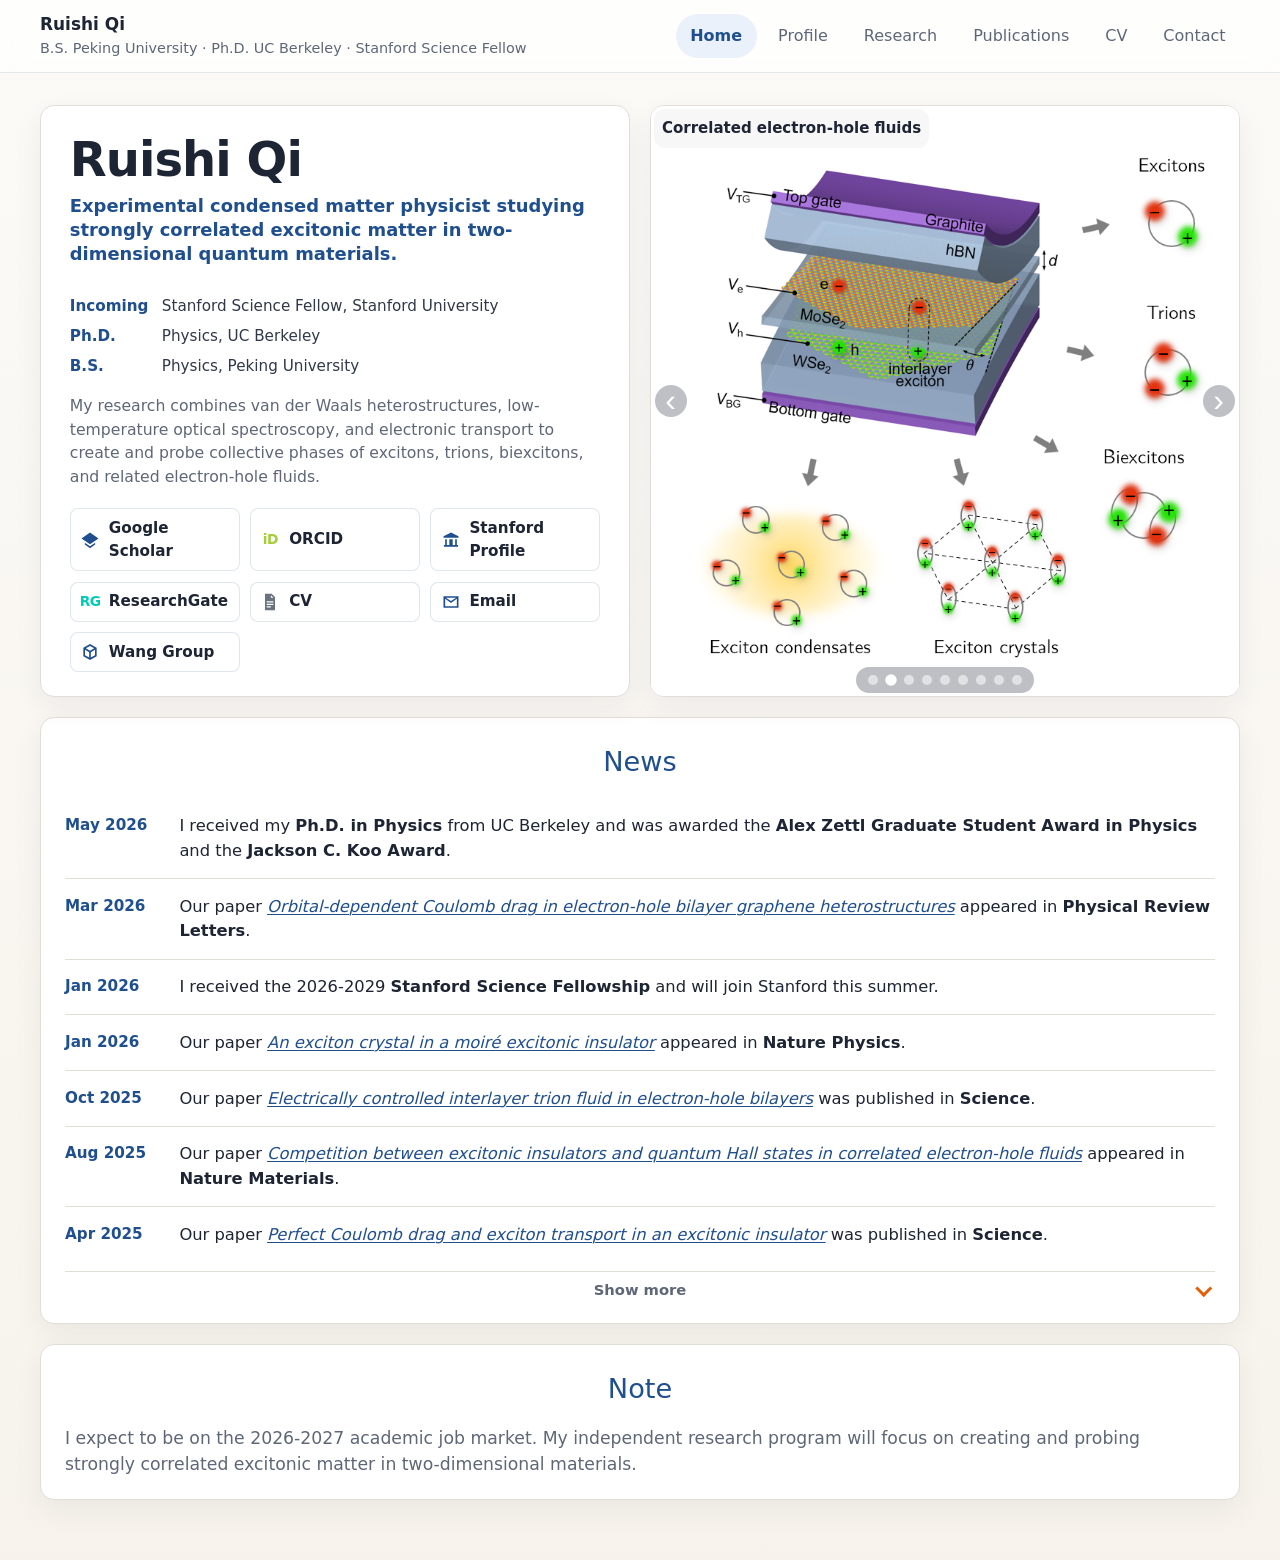
==== commit d1806fbb: "Update website profile and honors" ====
--- a/index.html
+++ b/index.html
@@ -369,6 +369,10 @@
     }
 
     .research-overview .lead {
+      max-width: none;
+    }
+
+    .note-text {
       max-width: none;
     }
 
@@ -930,8 +934,7 @@
   <div class="section-card">
     <h2>News</h2>
     <ul class="news-list news-timeline">
-      <li><span class="news-date">May 2026</span><span class="news-divider">|</span><span class="news-content">I received my <strong>Ph.D. in Physics</strong> from UC Berkeley.</span></li>
-      <li><span class="news-date">May 2026</span><span class="news-divider">|</span><span class="news-content">I received the <strong>Alex Zettl Graduate Student Award in Physics</strong> and the <strong>Jackson C. Koo Award</strong> from UC Berkeley.</span></li>
+      <li><span class="news-date">May 2026</span><span class="news-divider">|</span><span class="news-content">I received my <strong>Ph.D. in Physics</strong> from UC Berkeley and was awarded the <strong>Alex Zettl Graduate Student Award in Physics</strong> and the <strong>Jackson C. Koo Award</strong>.</span></li>
       <li><span class="news-date">Mar 2026</span><span class="news-divider">|</span><span class="news-content">Our paper <a href="https://doi.org/10.1103/4v1f-lkh2" target="_blank"><em>Orbital-dependent Coulomb drag in electron-hole bilayer graphene heterostructures</em></a> appeared in <strong>Physical Review Letters</strong>.</span></li>
       <li><span class="news-date">Jan 2026</span><span class="news-divider">|</span><span class="news-content">I received the 2026-2029 <strong>Stanford Science Fellowship</strong> and will join Stanford this summer.</span></li>
       <li><span class="news-date">Jan 2026</span><span class="news-divider">|</span><span class="news-content">Our paper <a href="https://www.nature.com/articles/s41567-026-03184-9" target="_blank"><em>An exciton crystal in a moiré excitonic insulator</em></a> appeared in <strong>Nature Physics</strong>.</span></li>
@@ -956,7 +959,7 @@
 
   <div class="section-card">
     <h2>Note</h2>
-    <div class="about-text lead">
+    <div class="about-text lead note-text">
       I expect to be on the 2026-2027 academic job market. My independent research program will focus on creating and probing strongly correlated excitonic matter in two-dimensional materials.
     </div>
   </div>
@@ -992,11 +995,18 @@
   <div class="section-card">
     <h2>Awards and Honors</h2>
     <ul class="news-list">
+      <li>Stanford Science Fellow (2026)</li>
       <li>Alex Zettl Graduate Student Award in Physics, UC Berkeley (2026)</li>
       <li>Jackson C. Koo Award, UC Berkeley (2026)</li>
-      <li>Stanford Science Fellow (2026)</li>
       <li>Kavli ENSI Graduate Student Fellow (2023)</li>
       <li>Weiming Scholar, Peking University (2020)</li>
+    </ul>
+    <div class="publication-collapse news-collapse" id="earlierHonors">
+      <button class="publication-collapse-toggle" type="button" aria-expanded="false" aria-controls="earlierHonorsList" data-collapsed-label="Show earlier honors" data-expanded-label="Show fewer honors">
+        <h3>Show earlier honors</h3>
+        <span class="collapse-icon" aria-hidden="true"></span>
+      </button>
+      <ul class="news-list collaborative-publication-list" id="earlierHonorsList">
       <li>Outstanding Graduate of Beijing (2020)</li>
       <li>Outstanding Graduate in Peking University (2020)</li>
       <li>Outstanding Undergraduate Research Project, Peking University (2020)</li>
@@ -1009,7 +1019,8 @@
       <li>May 4th Scholarship, Peking University (2017)</li>
       <li>Merit Student, Peking University (2017)</li>
       <li>Gold medal, Chinese Physics Olympiad (CPhO) (2015)</li>
-    </ul>
+      </ul>
+    </div>
   </div>
 
 </section>
@@ -1066,7 +1077,7 @@
           </p>
           <div class="research-links">
             <div><a href="https://www.science.org/doi/10.1126/science.adn4584" target="_blank">Electrically controlled interlayer trion fluid</a> <span class="pub-note">(<em>Science</em>, 2025)</span></div>
-            <div>Gate-tunable biexcitons in electron-hole-electron trilayers <span class="pub-note">(under revision at <em>Science</em>)</span></div>
+            <div>Gate-tunable biexcitons in electron-hole-electron trilayers <span class="pub-note">(under final editorial processing at <em>Science</em>)</span></div>
           </div>
         </div>
       </div>
@@ -1141,7 +1152,7 @@
       <li data-year="2026" data-authorship="0" data-kind="preprint" data-original-order="2" data-featured-order="4">
         <div class="pub-title">Gate-tunable biexcitons in electron-hole-electron trilayers</div>
         <div class="pub-authors">Ruishi Qi<sup class="author-mark">†‡</sup>, Qize Li<sup class="author-mark">†</sup>, Zuocheng Zhang, Jingxu Xie, Zhiyuan Cui, Takashi Taniguchi, Kenji Watanabe, Michael F. Crommie, Feng Wang<sup class="author-mark">‡</sup></div>
-        <div class="pub-journal">Under revision at <em>Science</em> (2026)</div>
+        <div class="pub-journal">Under final editorial processing at <em>Science</em> (2026)</div>
       </li>
 
       <li data-year="2026" data-authorship="1" data-kind="first" data-original-order="3" data-featured-order="2">
@@ -1437,7 +1448,7 @@
   <div class="section-card">
     <h2>Contact</h2>
     <div class="about-text">
-      <p><strong>Email:</strong> <a href="mailto:ruishiqi@berkeley.edu">ruishiqi@berkeley.edu</a></p>
+      <p><strong>Email:</strong> <a href="mailto:ruishiqi@berkeley.edu">ruishiqi@berkeley.edu</a>; <a href="mailto:ruishiqi@stanford.edu">ruishiqi@stanford.edu</a></p>
       <p><strong>Address:</strong> 225 Birge Hall, University of California, Berkeley, CA 94720, USA</p>
     </div>
   </div>
@@ -1489,19 +1500,21 @@
 
   activateTab(getHashTab());
 
-  const olderNews = document.getElementById('olderNews');
-  const olderNewsToggle = olderNews?.querySelector('.publication-collapse-toggle');
-
-  if (olderNews && olderNewsToggle) {
-    olderNewsToggle.addEventListener('click', () => {
-      const expanded = olderNews.classList.toggle('expanded');
-      olderNewsToggle.setAttribute('aria-expanded', String(expanded));
-      const label = olderNewsToggle.querySelector('h3');
+  document.querySelectorAll('.publication-collapse-toggle').forEach(toggle => {
+    const collapsible = toggle.closest('.publication-collapse');
+    if (!collapsible) return;
+
+    toggle.addEventListener('click', () => {
+      const expanded = collapsible.classList.toggle('expanded');
+      toggle.setAttribute('aria-expanded', String(expanded));
+      const label = toggle.querySelector('h3');
+      const collapsedLabel = toggle.dataset.collapsedLabel || 'Show more';
+      const expandedLabel = toggle.dataset.expandedLabel || 'Show less';
       if (label) {
-        label.textContent = expanded ? 'Show less' : 'Show more';
+        label.textContent = expanded ? expandedLabel : collapsedLabel;
       }
     });
-  }
+  });
 
   const publicationList = document.getElementById('publicationList');
   const publicationSortButtons = document.querySelectorAll('[data-publication-sort]');
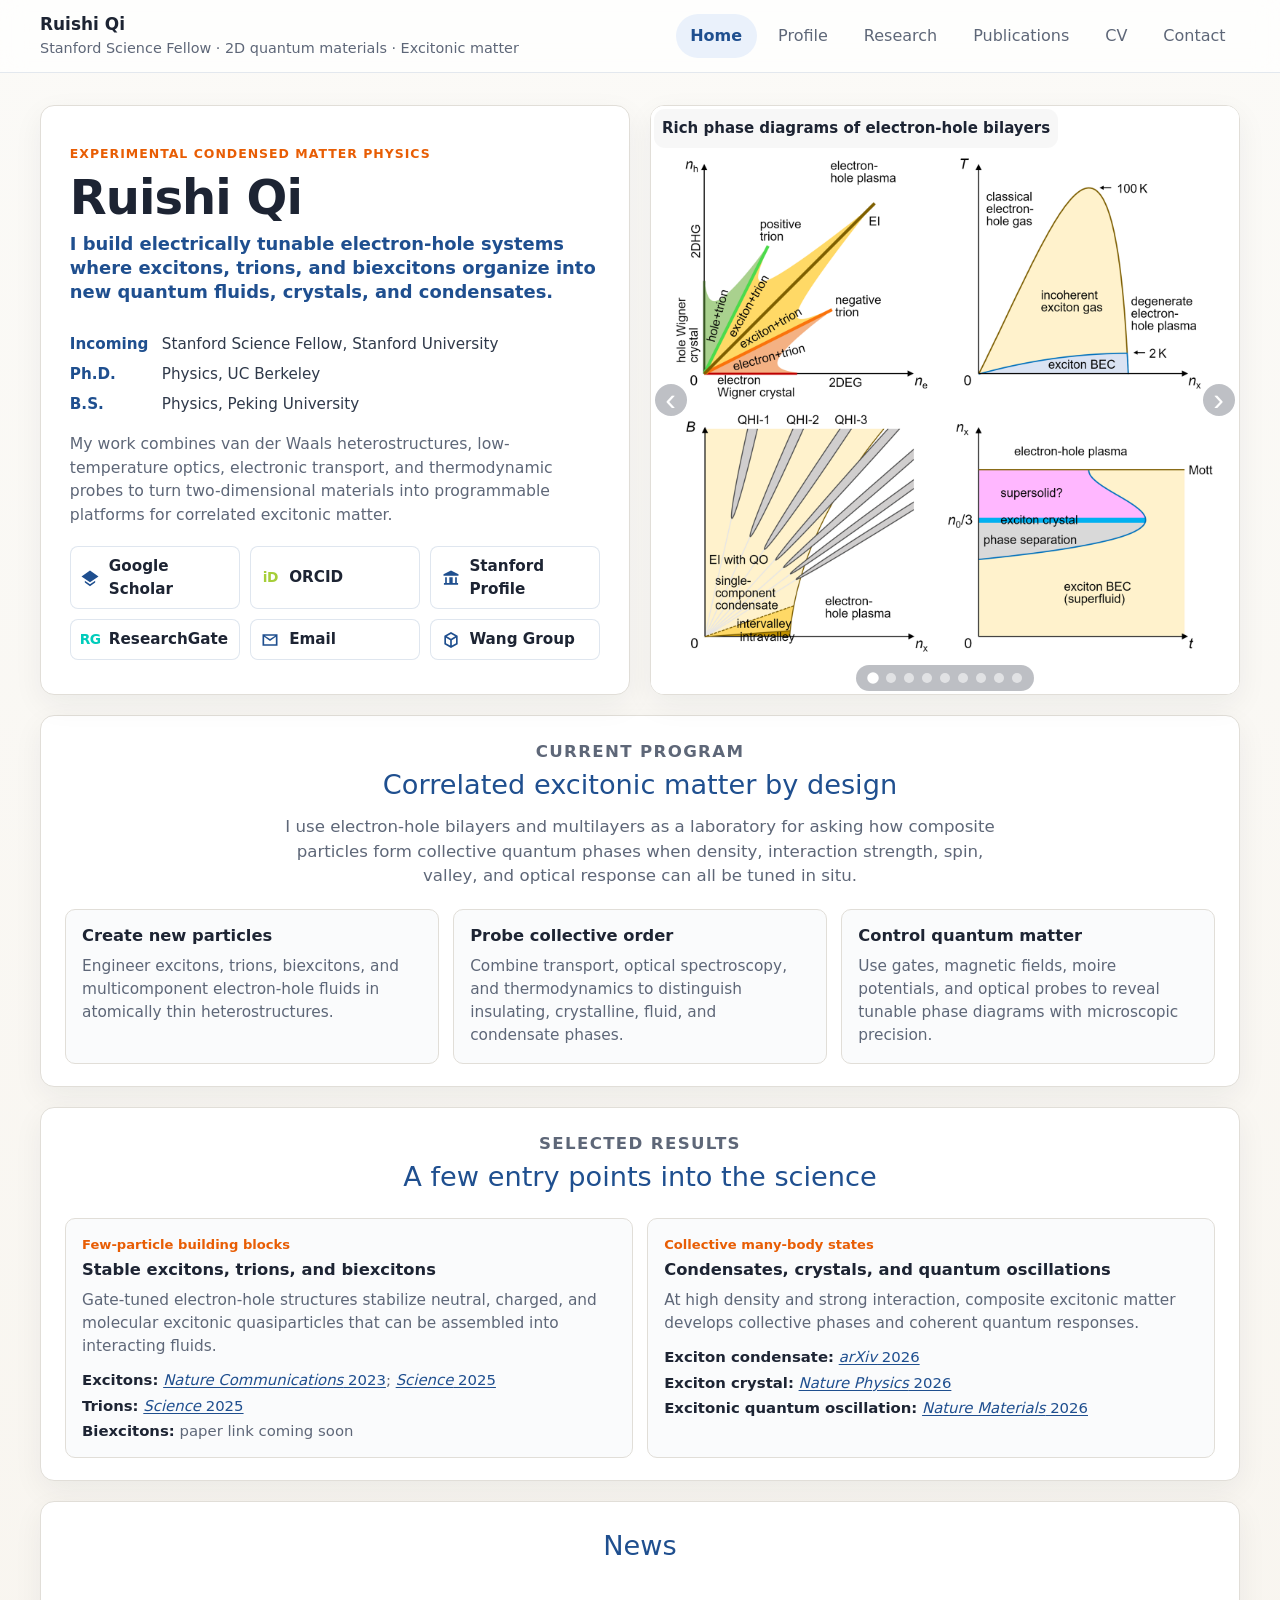
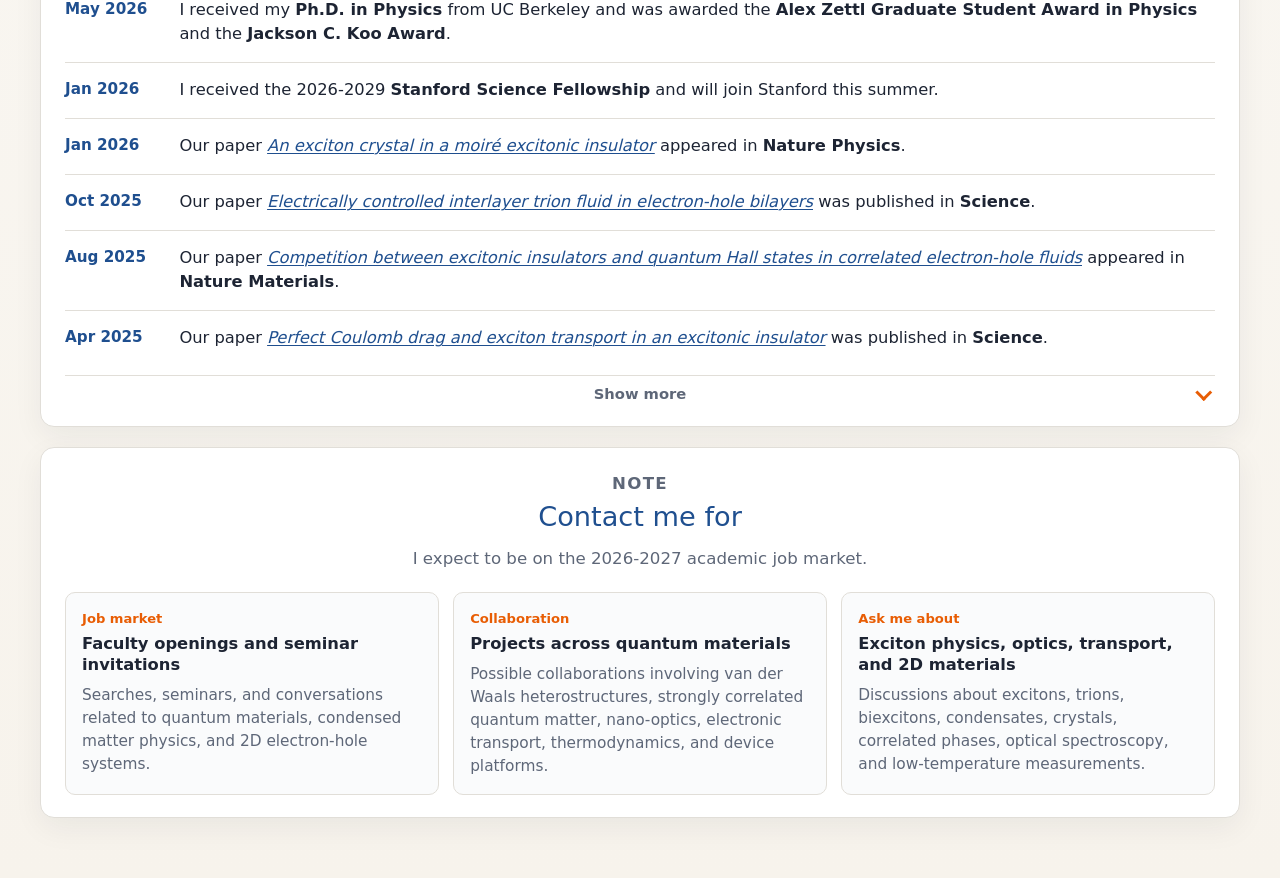
==== commit a1ddadb5: "Update homepage index" ====
--- a/index.html
+++ b/index.html
@@ -5,8 +5,8 @@
   <meta charset="UTF-8" />
   <meta name="viewport" content="width=device-width, initial-scale=1.0" />
   <meta name="format-detection" content="telephone=no" />
-  <title>Ruishi Qi</title>
-  <meta name="description" content="Ruishi Qi is an experimental condensed matter physicist and Stanford Science Fellow studying strongly correlated excitonic matter in two-dimensional quantum materials." />
+  <title>Ruishi Qi | Excitonic Quantum Matter</title>
+  <meta name="description" content="Ruishi Qi builds electrically tunable two-dimensional electron-hole systems to create and probe correlated excitonic quantum matter, including excitonic insulators, condensates, crystals, trions, and biexcitons." />
   <style>
     :root {
       --bg: #f7f3ec;
@@ -588,8 +588,118 @@
       letter-spacing: -0.04em;
     }
 
-    .profile-icon.cv {
-      color: #6a7280;
+    .hero-kicker {
+      color: var(--accent-secondary);
+      font-size: 0.78rem;
+      font-weight: 750;
+      letter-spacing: 0.08em;
+      margin: 0 0 0.55rem;
+      text-transform: uppercase;
+    }
+
+    .homepage-section-header {
+      margin: 0 auto 1.25rem;
+      max-width: 46rem;
+      text-align: center;
+    }
+
+    .section-eyebrow {
+      color: var(--accent-secondary);
+      font-size: 0.78rem;
+      font-weight: 750;
+      letter-spacing: 0.08em;
+      margin: 0 0 0.35rem;
+      text-transform: uppercase;
+    }
+
+    .homepage-section-header h2 {
+      margin-bottom: 0.55rem;
+    }
+
+    .homepage-section-header p {
+      color: var(--muted);
+      font-size: 1.04rem;
+      margin: 0;
+    }
+
+    .program-grid {
+      display: grid;
+      gap: 0.9rem;
+      grid-template-columns: repeat(3, minmax(0, 1fr));
+    }
+
+    .program-card {
+      background: var(--surface-soft);
+      border: 1px solid var(--line);
+      border-radius: 10px;
+      padding: 1rem;
+    }
+
+    .program-card h3,
+    .highlight-card h3 {
+      color: var(--text);
+      font-size: 1.02rem;
+      line-height: 1.28;
+      margin: 0 0 0.5rem;
+    }
+
+    .program-card p,
+    .highlight-card p {
+      color: var(--muted);
+      font-size: 0.96rem;
+      margin: 0;
+    }
+
+    .highlight-grid {
+      display: grid;
+      gap: 0.9rem;
+      grid-template-columns: repeat(2, minmax(0, 1fr));
+    }
+
+    .contact-grid {
+      grid-template-columns: repeat(3, minmax(0, 1fr));
+    }
+
+    .highlight-card {
+      background: var(--surface-soft);
+      border: 1px solid var(--line);
+      border-radius: 10px;
+      min-height: 0;
+      padding: 1rem;
+    }
+
+    .highlight-meta {
+      color: var(--accent-secondary);
+      font-size: 0.82rem;
+      font-weight: 700;
+      margin-bottom: 0.35rem;
+    }
+
+    .mini-result-list {
+      display: grid;
+      gap: 0.35rem;
+      list-style: none;
+      margin: 0.75rem 0 0;
+      padding: 0;
+    }
+
+    .mini-result-list li {
+      color: var(--muted);
+      font-size: 0.93rem;
+      line-height: 1.35;
+    }
+
+    .mini-result-list strong {
+      color: var(--text);
+      font-weight: 650;
+    }
+
+    @media (max-width: 900px) {
+      .program-grid,
+      .highlight-grid,
+      .contact-grid {
+        grid-template-columns: 1fr;
+      }
     }
 
     @media (max-width: 520px) {
@@ -811,7 +921,7 @@
   <div class="container nav">
     <div class="brand">
       <strong>Ruishi Qi</strong>
-      <span>B.S. Peking University  ·  Ph.D. UC Berkeley  ·  Stanford Science Fellow</span>
+      <span>Stanford Science Fellow  ·  2D quantum materials  ·  Excitonic matter</span>
     </div>
 
     <nav class="tabs">
@@ -833,14 +943,15 @@
   <div class="hero-row">
     <div class="hero-left">
       <div class="hero-card">
+        <p class="hero-kicker">Experimental condensed matter physics</p>
         <h1>Ruishi Qi</h1>
-        <p class="hero-tagline">Experimental condensed matter physicist studying strongly correlated excitonic matter in two-dimensional quantum materials.</p>
+        <p class="hero-tagline">I build electrically tunable electron-hole systems where excitons, trions, and biexcitons organize into new quantum fluids, crystals, and condensates.</p>
         <ul class="affiliation-list">
           <li><span class="affiliation-role">Incoming</span><span>Stanford Science Fellow, Stanford University</span></li>
           <li><span class="affiliation-role">Ph.D.</span><span>Physics, UC Berkeley</span></li>
           <li><span class="affiliation-role">B.S.</span><span>Physics, Peking University</span></li>
         </ul>
-        <p class="hero-summary">My research combines van der Waals heterostructures, low-temperature optical spectroscopy, and electronic transport to create and probe collective phases of excitons, trions, biexcitons, and related electron-hole fluids.</p>
+        <p class="hero-summary">My work combines van der Waals heterostructures, low-temperature optics, electronic transport, and thermodynamic probes to turn two-dimensional materials into programmable platforms for correlated excitonic matter.</p>
         <div class="profile-links">
           <a class="profile-link" href="https://scholar.google.com/citations?user=NA7sfwsAAAAJ&hl=en" target="_blank" rel="noopener noreferrer">
             <span class="profile-icon" aria-hidden="true">
@@ -862,12 +973,6 @@
             <span class="profile-icon researchgate" aria-hidden="true">RG</span>
             <span>ResearchGate</span>
           </a>
-          <a class="profile-link" href="cv/CV-RuishiQi.pdf" target="_blank">
-            <span class="profile-icon cv" aria-hidden="true">
-              <svg viewBox="0 0 24 24"><path d="M6 2h8l4 4v16H6V2Zm7 1.8V7h3.2L13 3.8ZM8 11v1.5h8V11H8Zm0 3v1.5h8V14H8Zm0 3v1.5h5V17H8Z"/></svg>
-            </span>
-            <span>CV</span>
-          </a>
           <a class="profile-link" href="mailto:ruishiqi@berkeley.edu">
             <span class="profile-icon" aria-hidden="true">
               <svg viewBox="0 0 24 24"><path d="M3 5h18v14H3V5Zm9 8.2L5 8.1V17h14V8.1l-7 5.1Zm0-2.4L18.2 7H5.8L12 10.8Z"/></svg>
@@ -923,6 +1028,57 @@
     </div>
   </div>
 
+  <div class="section-card">
+    <div class="homepage-section-header">
+      <p class="section-eyebrow">Current program</p>
+      <h2>Correlated excitonic matter by design</h2>
+      <p>I use electron-hole bilayers and multilayers as a laboratory for asking how composite particles form collective quantum phases when density, interaction strength, spin, valley, and optical response can all be tuned in situ.</p>
+    </div>
+    <div class="program-grid">
+      <div class="program-card">
+        <h3>Create new particles</h3>
+        <p>Engineer excitons, trions, biexcitons, and multicomponent electron-hole fluids in atomically thin heterostructures.</p>
+      </div>
+      <div class="program-card">
+        <h3>Probe collective order</h3>
+        <p>Combine transport, optical spectroscopy, and thermodynamics to distinguish insulating, crystalline, fluid, and condensate phases.</p>
+      </div>
+      <div class="program-card">
+        <h3>Control quantum matter</h3>
+        <p>Use gates, magnetic fields, moire potentials, and optical probes to reveal tunable phase diagrams with microscopic precision.</p>
+      </div>
+    </div>
+  </div>
+
+  <div class="section-card">
+    <div class="homepage-section-header">
+      <p class="section-eyebrow">Selected results</p>
+      <h2>A few entry points into the science</h2>
+    </div>
+    <div class="highlight-grid">
+      <div class="highlight-card">
+        <div class="highlight-meta">Few-particle building blocks</div>
+        <h3>Stable excitons, trions, and biexcitons</h3>
+        <p>Gate-tuned electron-hole structures stabilize neutral, charged, and molecular excitonic quasiparticles that can be assembled into interacting fluids.</p>
+        <ul class="mini-result-list">
+          <li><strong>Excitons:</strong> <a href="https://doi.org/10.1038/s41467-023-43799-7" target="_blank"><em>Nature Communications</em> 2023</a>; <a href="https://doi.org/10.1126/science.adl1839" target="_blank"><em>Science</em> 2025</a></li>
+          <li><strong>Trions:</strong> <a href="https://www.science.org/doi/10.1126/science.adn4584" target="_blank"><em>Science</em> 2025</a></li>
+          <li><strong>Biexcitons:</strong> paper link coming soon</li>
+        </ul>
+      </div>
+      <div class="highlight-card">
+        <div class="highlight-meta">Collective many-body states</div>
+        <h3>Condensates, crystals, and quantum oscillations</h3>
+        <p>At high density and strong interaction, composite excitonic matter develops collective phases and coherent quantum responses.</p>
+        <ul class="mini-result-list">
+          <li><strong>Exciton condensate:</strong> <a href="https://arxiv.org/abs/2603.15443" target="_blank"><em>arXiv</em> 2026</a></li>
+          <li><strong>Exciton crystal:</strong> <a href="https://www.nature.com/articles/s41567-026-03184-9" target="_blank"><em>Nature Physics</em> 2026</a></li>
+          <li><strong>Excitonic quantum oscillation:</strong> <a href="https://doi.org/10.1038/s41563-025-02316-5" target="_blank"><em>Nature Materials</em> 2026</a></li>
+        </ul>
+      </div>
+    </div>
+  </div>
+
   <!-- <div class="section-card">
     <h2>About</h2>
     <div class="about-text">
@@ -935,7 +1091,6 @@
     <h2>News</h2>
     <ul class="news-list news-timeline">
       <li><span class="news-date">May 2026</span><span class="news-divider">|</span><span class="news-content">I received my <strong>Ph.D. in Physics</strong> from UC Berkeley and was awarded the <strong>Alex Zettl Graduate Student Award in Physics</strong> and the <strong>Jackson C. Koo Award</strong>.</span></li>
-      <li><span class="news-date">Mar 2026</span><span class="news-divider">|</span><span class="news-content">Our paper <a href="https://doi.org/10.1103/4v1f-lkh2" target="_blank"><em>Orbital-dependent Coulomb drag in electron-hole bilayer graphene heterostructures</em></a> appeared in <strong>Physical Review Letters</strong>.</span></li>
       <li><span class="news-date">Jan 2026</span><span class="news-divider">|</span><span class="news-content">I received the 2026-2029 <strong>Stanford Science Fellowship</strong> and will join Stanford this summer.</span></li>
       <li><span class="news-date">Jan 2026</span><span class="news-divider">|</span><span class="news-content">Our paper <a href="https://www.nature.com/articles/s41567-026-03184-9" target="_blank"><em>An exciton crystal in a moiré excitonic insulator</em></a> appeared in <strong>Nature Physics</strong>.</span></li>
       <li><span class="news-date">Oct 2025</span><span class="news-divider">|</span><span class="news-content">Our paper <a href="https://www.science.org/doi/10.1126/science.adn4584" target="_blank"><em>Electrically controlled interlayer trion fluid in electron-hole bilayers</em></a> was published in <strong>Science</strong>.</span></li>
@@ -958,9 +1113,27 @@
   </div>
 
   <div class="section-card">
-    <h2>Note</h2>
-    <div class="about-text lead note-text">
-      I expect to be on the 2026-2027 academic job market. My independent research program will focus on creating and probing strongly correlated excitonic matter in two-dimensional materials.
+    <div class="homepage-section-header">
+      <p class="section-eyebrow">Note</p>
+      <h2>Contact me for</h2>
+      <p>I expect to be on the 2026-2027 academic job market.</p>
+    </div>
+    <div class="highlight-grid contact-grid">
+      <div class="highlight-card">
+        <div class="highlight-meta">Job market</div>
+        <h3>Faculty openings and seminar invitations</h3>
+        <p>Searches, seminars, and conversations related to quantum materials, condensed matter physics, and 2D electron-hole systems.</p>
+      </div>
+      <div class="highlight-card">
+        <div class="highlight-meta">Collaboration</div>
+        <h3>Projects across quantum materials</h3>
+        <p>Possible collaborations involving van der Waals heterostructures, strongly correlated quantum matter, nano-optics, electronic transport, thermodynamics, and device platforms.</p>
+      </div>
+      <div class="highlight-card">
+        <div class="highlight-meta">Ask me about</div>
+        <h3>Exciton physics, optics, transport, and 2D materials</h3>
+        <p>Discussions about excitons, trions, biexcitons, condensates, crystals, correlated phases, optical spectroscopy, and low-temperature measurements.</p>
+      </div>
     </div>
   </div>
 </section>
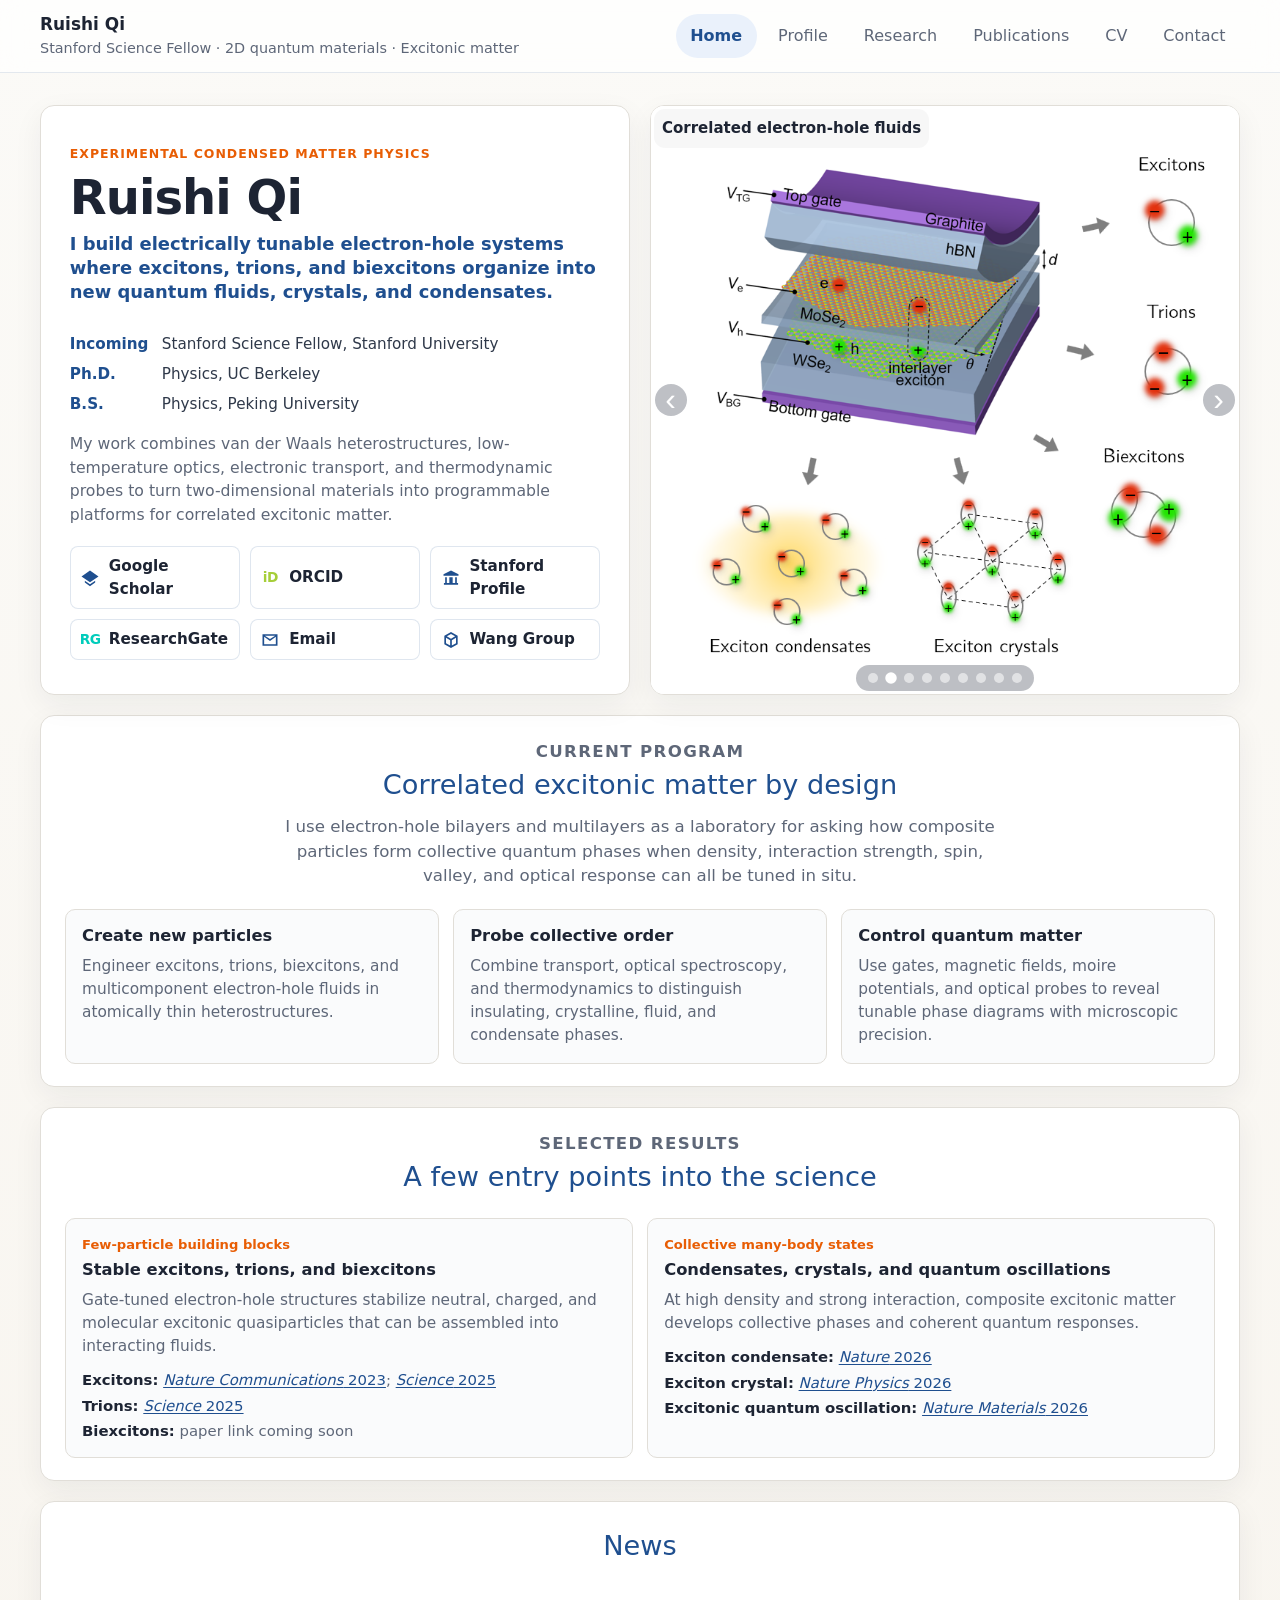
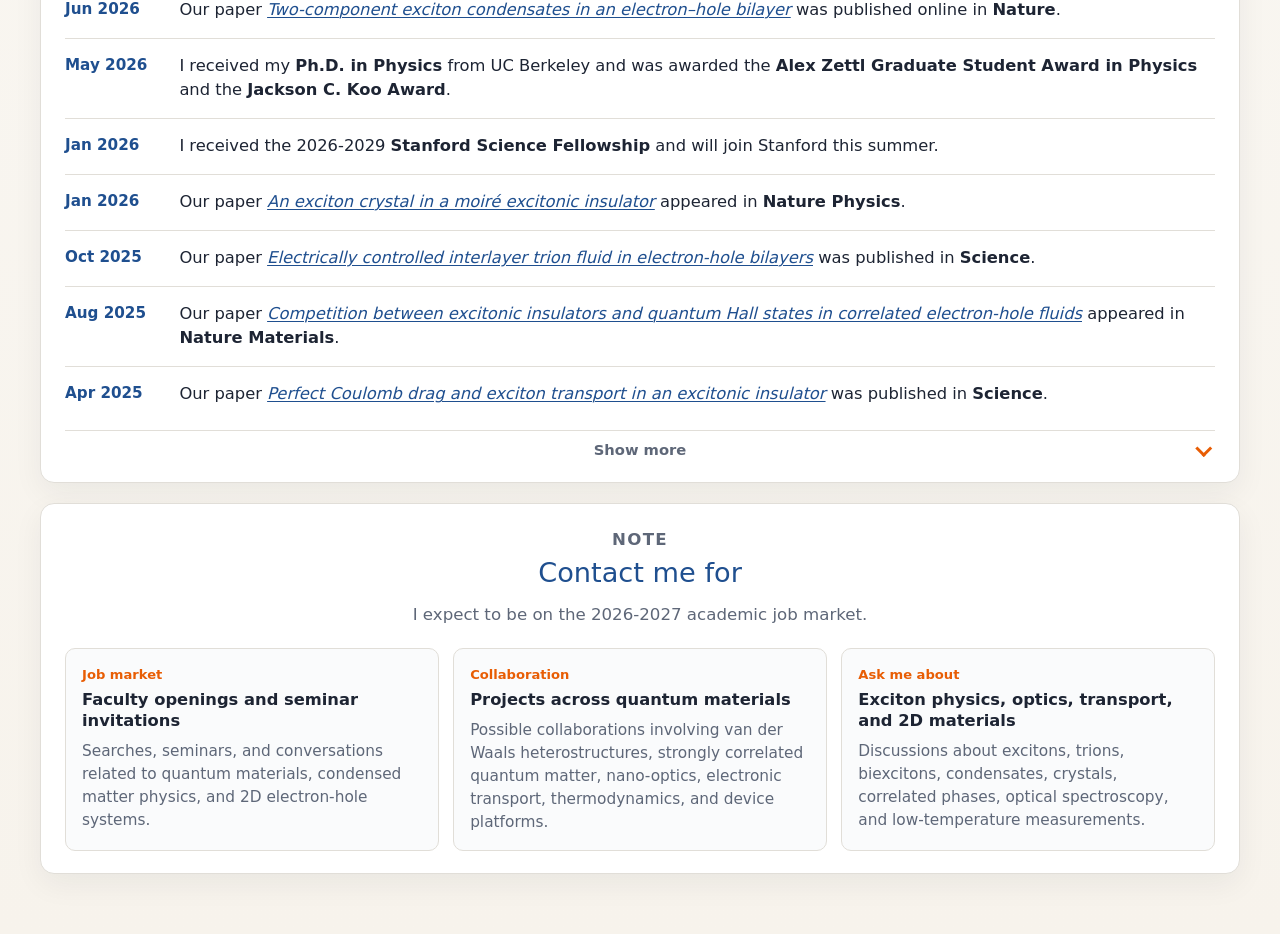
==== commit 04b3f8cd: "Update homepage content" ====
--- a/index.html
+++ b/index.html
@@ -1071,7 +1071,7 @@
         <h3>Condensates, crystals, and quantum oscillations</h3>
         <p>At high density and strong interaction, composite excitonic matter develops collective phases and coherent quantum responses.</p>
         <ul class="mini-result-list">
-          <li><strong>Exciton condensate:</strong> <a href="https://arxiv.org/abs/2603.15443" target="_blank"><em>arXiv</em> 2026</a></li>
+          <li><strong>Exciton condensate:</strong> <a href="https://www.nature.com/articles/s41586-026-10636-y" target="_blank"><em>Nature</em> 2026</a></li>
           <li><strong>Exciton crystal:</strong> <a href="https://www.nature.com/articles/s41567-026-03184-9" target="_blank"><em>Nature Physics</em> 2026</a></li>
           <li><strong>Excitonic quantum oscillation:</strong> <a href="https://doi.org/10.1038/s41563-025-02316-5" target="_blank"><em>Nature Materials</em> 2026</a></li>
         </ul>
@@ -1090,6 +1090,7 @@
   <div class="section-card">
     <h2>News</h2>
     <ul class="news-list news-timeline">
+      <li><span class="news-date">Jun 2026</span><span class="news-divider">|</span><span class="news-content">Our paper <a href="https://www.nature.com/articles/s41586-026-10636-y" target="_blank"><em>Two-component exciton condensates in an electron–hole bilayer</em></a> was published online in <strong>Nature</strong>.</span></li>
       <li><span class="news-date">May 2026</span><span class="news-divider">|</span><span class="news-content">I received my <strong>Ph.D. in Physics</strong> from UC Berkeley and was awarded the <strong>Alex Zettl Graduate Student Award in Physics</strong> and the <strong>Jackson C. Koo Award</strong>.</span></li>
       <li><span class="news-date">Jan 2026</span><span class="news-divider">|</span><span class="news-content">I received the 2026-2029 <strong>Stanford Science Fellowship</strong> and will join Stanford this summer.</span></li>
       <li><span class="news-date">Jan 2026</span><span class="news-divider">|</span><span class="news-content">Our paper <a href="https://www.nature.com/articles/s41567-026-03184-9" target="_blank"><em>An exciton crystal in a moiré excitonic insulator</em></a> appeared in <strong>Nature Physics</strong>.</span></li>
@@ -1277,7 +1278,7 @@
           <p class="lead" style="text-align:left;">
             Observation of a two-component exciton condensate in an equilibrium exciton fluid, revealing a spinor condensate order that can be switched among competing condensate states by a weak magnetic field.
           </p>
-          <div class="research-links"><div><a href="https://arxiv.org/abs/2603.15443" target="_blank">Two-component exciton condensate</a> <span class="pub-note">(<em>arXiv</em>, 2026)</span></div></div>
+          <div class="research-links"><div><a href="https://www.nature.com/articles/s41586-026-10636-y" target="_blank">Two-component exciton condensates</a> <span class="pub-note">(<em>Nature</em>, 2026)</span></div></div>
         </div>
       </div>
 
@@ -1316,9 +1317,9 @@
     <p class="publication-legend"><sup>†</sup> equal contribution; <sup>‡</sup> corresponding author</p>
     <ul class="news-list publication-list" id="publicationList">
       <li data-year="2026" data-authorship="0" data-kind="preprint" data-original-order="1" data-featured-order="1">
-        <div class="pub-title">Two-component exciton condensates in an electron-hole bilayer</div>
+        <div class="pub-title">Two-component exciton condensates in an electron–hole bilayer</div>
         <div class="pub-authors">Ruishi Qi<sup class="author-mark">†‡</sup>, Qize Li<sup class="author-mark">†</sup>, Jiahui Nie, Ruichen Xia, Haleem Kim, Hyungbin Lim, Jingxu Xie, Takashi Taniguchi, Kenji Watanabe, Michael F. Crommie, Allan H. MacDonald, Feng Wang<sup class="author-mark">‡</sup></div>
-        <div class="pub-journal"><a href="https://arxiv.org/abs/2603.15443" target="_blank"><em>arXiv</em></a>:2603.15443 (2026); accepted at <em>Nature</em></div>
+        <div class="pub-journal"><a href="https://www.nature.com/articles/s41586-026-10636-y" target="_blank"><em>Nature</em></a> (2026)</div>
         
       </li>
 
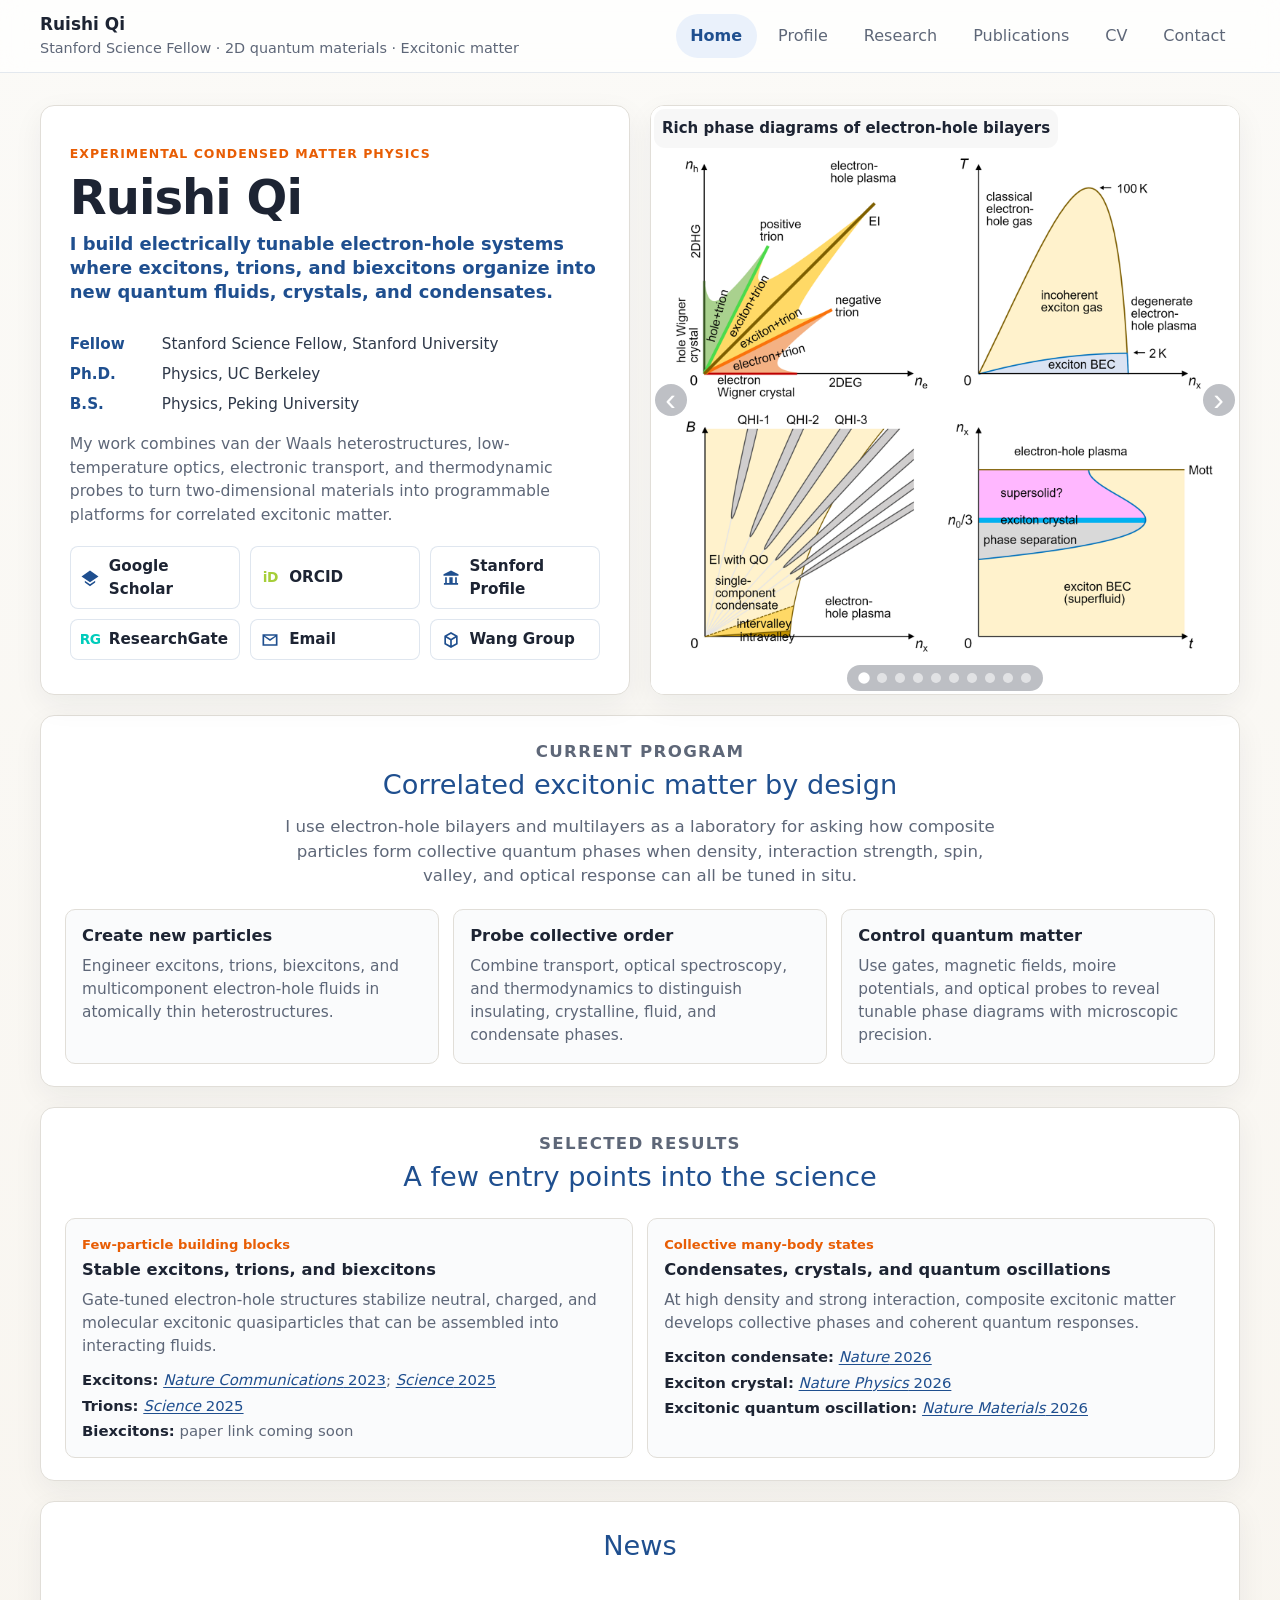
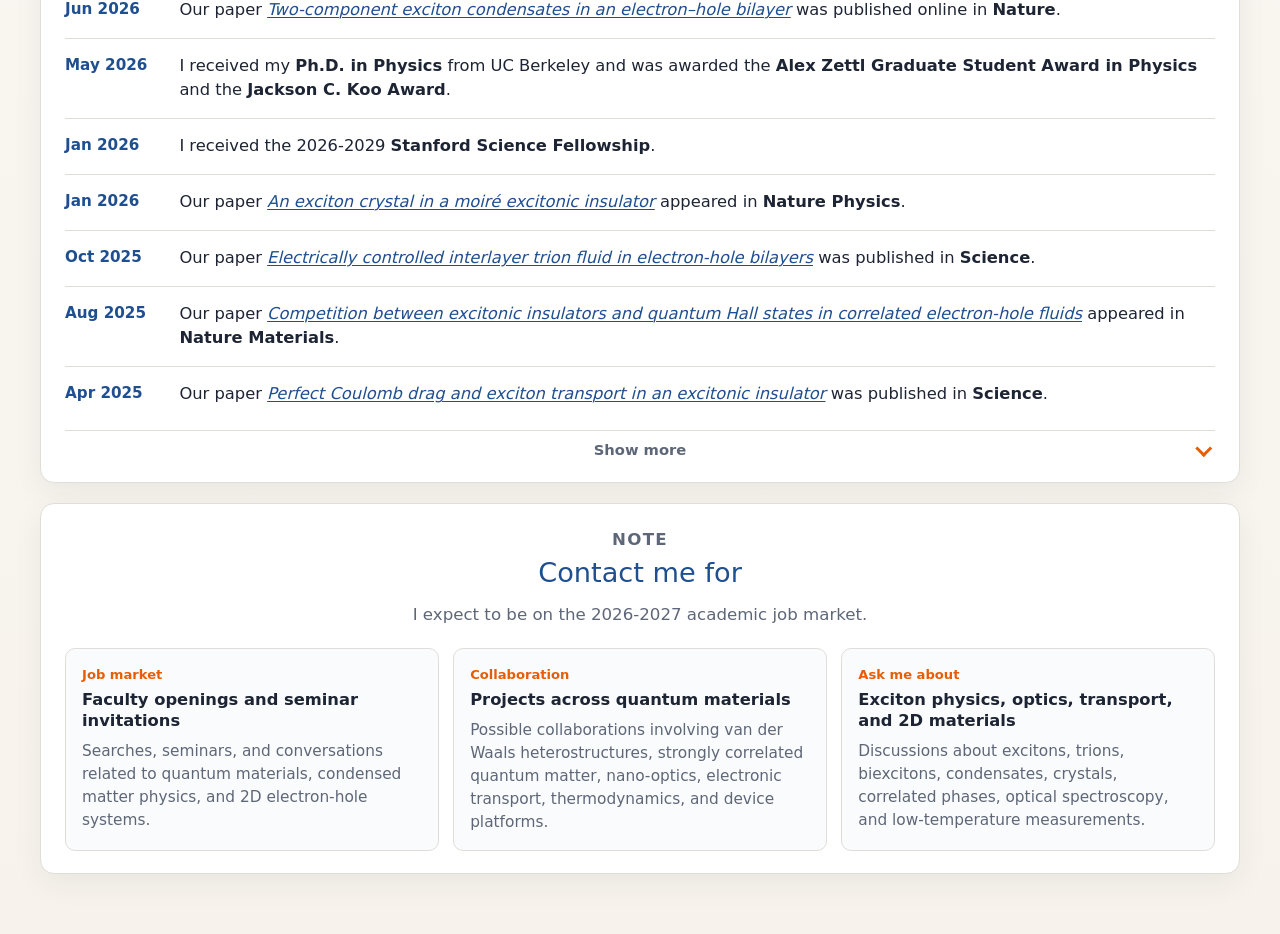
==== commit 4dd5a68b: "Update homepage and CV" ====
--- a/index.html
+++ b/index.html
@@ -744,6 +744,12 @@
       object-fit: contain;
       display: block;
       background: #fff;
+    }
+
+    .slide.photo-slide img {
+      object-fit: cover;
+      object-position: center 45%;
+      background: #111;
     }
 
     .arrow {
@@ -947,7 +953,7 @@
         <h1>Ruishi Qi</h1>
         <p class="hero-tagline">I build electrically tunable electron-hole systems where excitons, trions, and biexcitons organize into new quantum fluids, crystals, and condensates.</p>
         <ul class="affiliation-list">
-          <li><span class="affiliation-role">Incoming</span><span>Stanford Science Fellow, Stanford University</span></li>
+          <li><span class="affiliation-role">Fellow</span><span>Stanford Science Fellow, Stanford University</span></li>
           <li><span class="affiliation-role">Ph.D.</span><span>Physics, UC Berkeley</span></li>
           <li><span class="affiliation-role">B.S.</span><span>Physics, Peking University</span></li>
         </ul>
@@ -1018,6 +1024,9 @@
         <div class="slide">
           <img src="images/opticool.png" alt="Device loaded in an optical cryostat" />
         </div>
+        <div class="slide photo-slide">
+          <img src="images/PhDceremony.jpg" alt="Ph.D. graduation and awards ceremony at UC Berkeley" />
+        </div>
         <div class="caption" id="caption">Rich phase diagrams of electron-hole bilayers</div>
 
         <button class="arrow left" id="prevBtn" aria-label="Previous image">&#8249;</button>
@@ -1083,7 +1092,7 @@
     <h2>About</h2>
     <div class="about-text">
       <p>I am a Ph.D. candidate in Physics at the University of California, Berkeley. I work in Prof. Feng Wang's group, where my Ph.D. research focuses on strongly interacting electron-hole systems in two-dimensional van der Waals heterostructures. I combine high-quality device fabrication with low-temperature optical and electrical measurements to study interaction-driven phases in reduced dimensions. My current research interests center on excitonic and correlated electronic phases, including excitonic insulators, biexciton and trion fluids, and related many-body states arising from strong Coulomb interactions in 2D systems.</p>
-      <p>Starting this summer, I will join Stanford as a Stanford Science Fellow, working with Prof. Tony Heinz.</p>
+      <p>I am a Stanford Science Fellow working with Prof. Tony Heinz.</p>
     </div>
   </div> -->
 
@@ -1092,7 +1101,7 @@
     <ul class="news-list news-timeline">
       <li><span class="news-date">Jun 2026</span><span class="news-divider">|</span><span class="news-content">Our paper <a href="https://www.nature.com/articles/s41586-026-10636-y" target="_blank"><em>Two-component exciton condensates in an electron–hole bilayer</em></a> was published online in <strong>Nature</strong>.</span></li>
       <li><span class="news-date">May 2026</span><span class="news-divider">|</span><span class="news-content">I received my <strong>Ph.D. in Physics</strong> from UC Berkeley and was awarded the <strong>Alex Zettl Graduate Student Award in Physics</strong> and the <strong>Jackson C. Koo Award</strong>.</span></li>
-      <li><span class="news-date">Jan 2026</span><span class="news-divider">|</span><span class="news-content">I received the 2026-2029 <strong>Stanford Science Fellowship</strong> and will join Stanford this summer.</span></li>
+      <li><span class="news-date">Jan 2026</span><span class="news-divider">|</span><span class="news-content">I received the 2026-2029 <strong>Stanford Science Fellowship</strong>.</span></li>
       <li><span class="news-date">Jan 2026</span><span class="news-divider">|</span><span class="news-content">Our paper <a href="https://www.nature.com/articles/s41567-026-03184-9" target="_blank"><em>An exciton crystal in a moiré excitonic insulator</em></a> appeared in <strong>Nature Physics</strong>.</span></li>
       <li><span class="news-date">Oct 2025</span><span class="news-divider">|</span><span class="news-content">Our paper <a href="https://www.science.org/doi/10.1126/science.adn4584" target="_blank"><em>Electrically controlled interlayer trion fluid in electron-hole bilayers</em></a> was published in <strong>Science</strong>.</span></li>
       <li><span class="news-date">Aug 2025</span><span class="news-divider">|</span><span class="news-content">Our paper <a href="https://doi.org/10.1038/s41563-025-02316-5" target="_blank"><em>Competition between excitonic insulators and quantum Hall states in correlated electron-hole fluids</em></a> appeared in <strong>Nature Materials</strong>.</span></li>
@@ -1319,7 +1328,7 @@
       <li data-year="2026" data-authorship="0" data-kind="preprint" data-original-order="1" data-featured-order="1">
         <div class="pub-title">Two-component exciton condensates in an electron–hole bilayer</div>
         <div class="pub-authors">Ruishi Qi<sup class="author-mark">†‡</sup>, Qize Li<sup class="author-mark">†</sup>, Jiahui Nie, Ruichen Xia, Haleem Kim, Hyungbin Lim, Jingxu Xie, Takashi Taniguchi, Kenji Watanabe, Michael F. Crommie, Allan H. MacDonald, Feng Wang<sup class="author-mark">‡</sup></div>
-        <div class="pub-journal"><a href="https://www.nature.com/articles/s41586-026-10636-y" target="_blank"><em>Nature</em></a> (2026)</div>
+        <div class="pub-journal"><a href="https://www.nature.com/articles/s41586-026-10636-y" target="_blank"><em>Nature</em></a> 654, 629–634 (2026)</div>
         
       </li>
 
@@ -1623,7 +1632,7 @@
     <h2>Contact</h2>
     <div class="about-text">
       <p><strong>Email:</strong> <a href="mailto:ruishiqi@berkeley.edu">ruishiqi@berkeley.edu</a>; <a href="mailto:ruishiqi@stanford.edu">ruishiqi@stanford.edu</a></p>
-      <p><strong>Address:</strong> 225 Birge Hall, University of California, Berkeley, CA 94720, USA</p>
+      <p><strong>Address:</strong> Stanford University, Stanford, CA 94305, USA</p>
     </div>
   </div>
 </section>
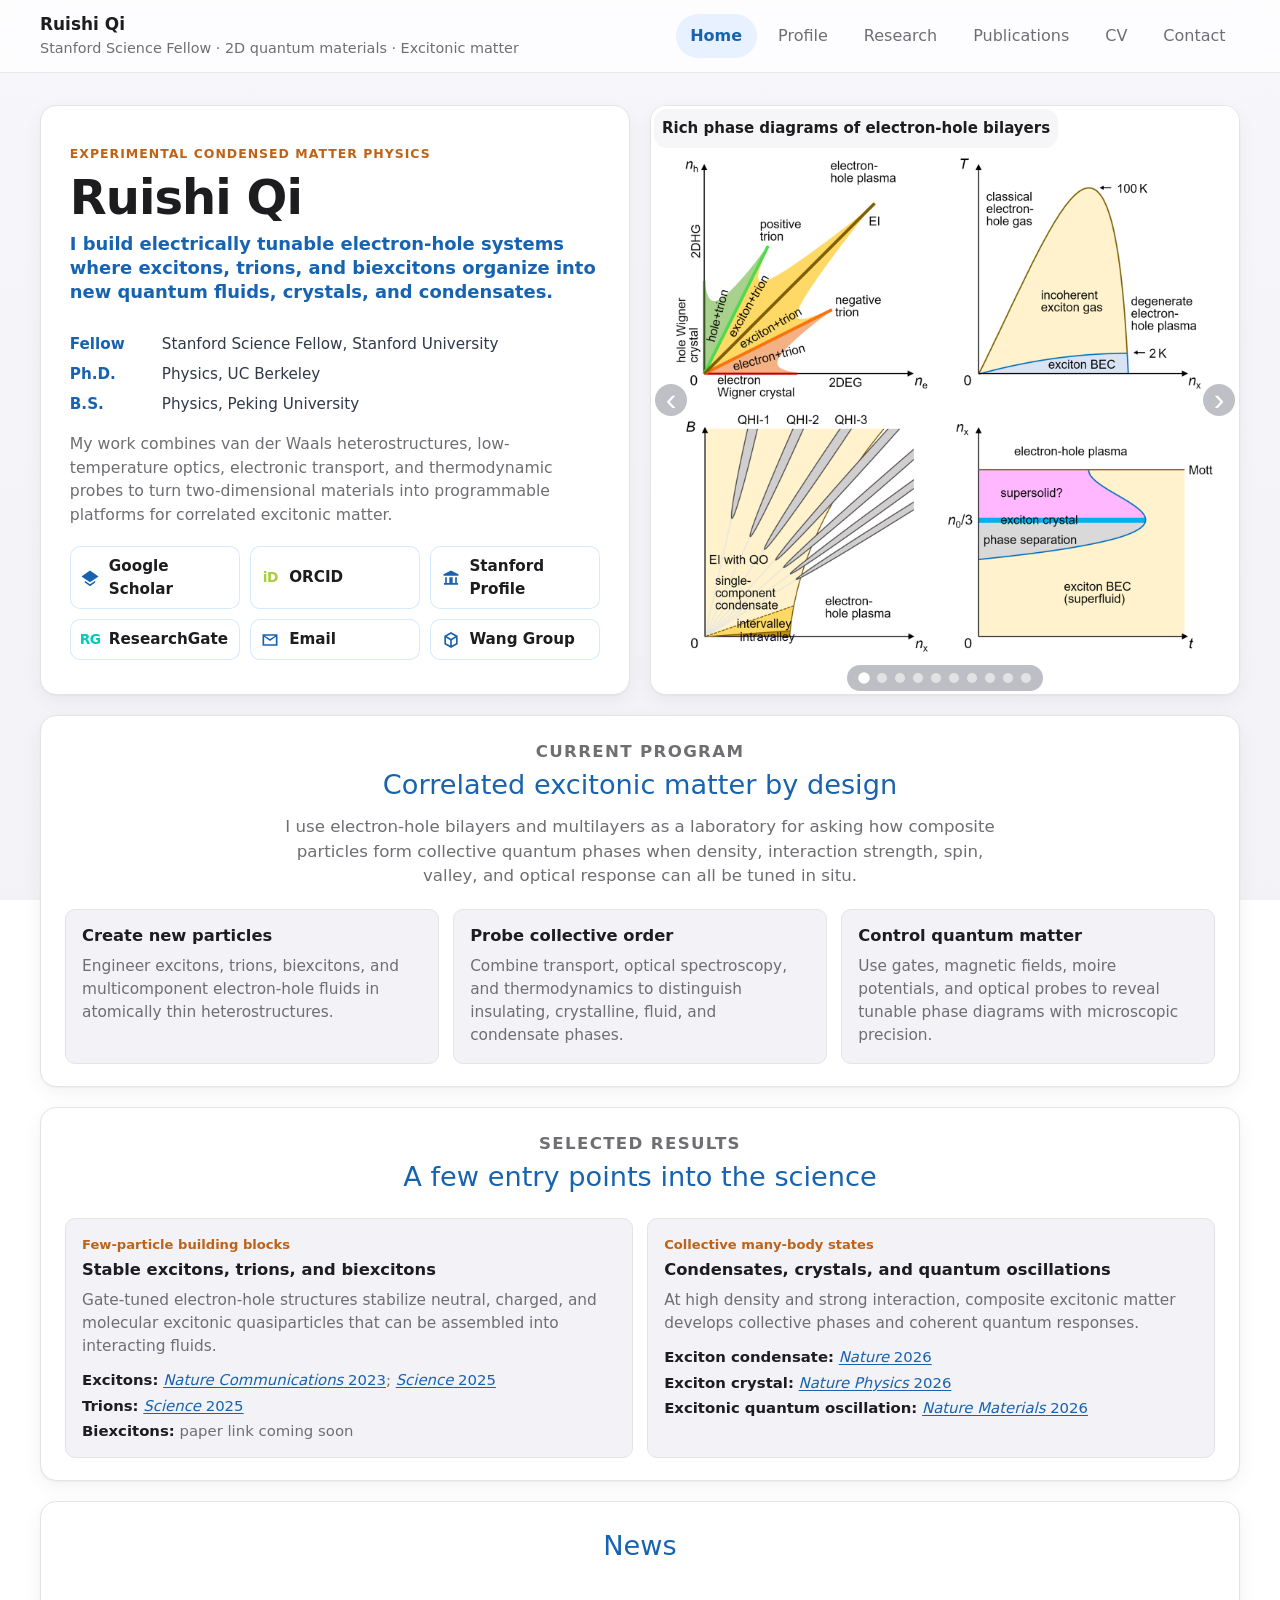
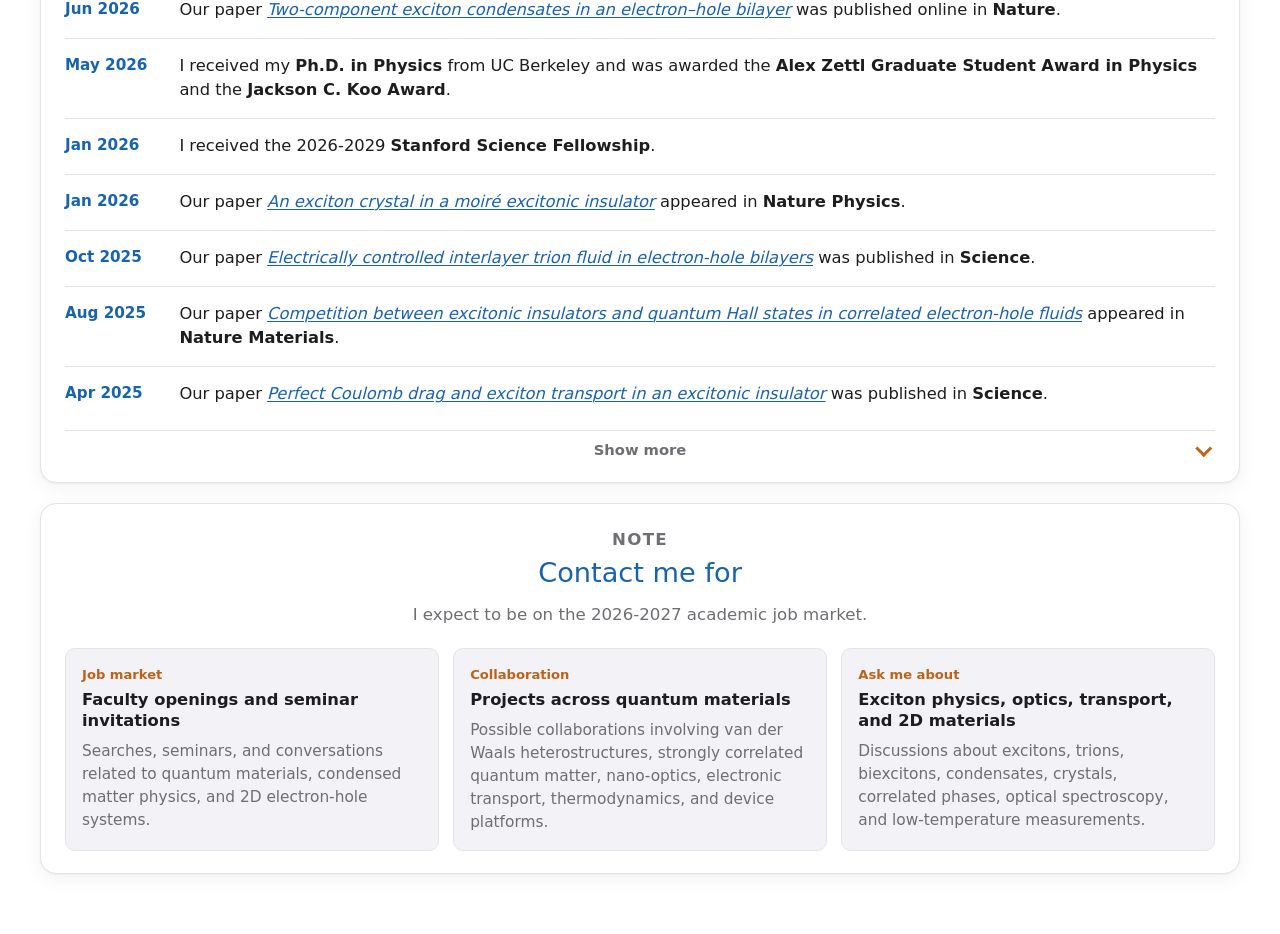
==== commit 5207311c: "Update homepage" ====
--- a/index.html
+++ b/index.html
@@ -9,19 +9,20 @@
   <meta name="description" content="Ruishi Qi builds electrically tunable two-dimensional electron-hole systems to create and probe correlated excitonic quantum matter, including excitonic insulators, condensates, crystals, trions, and biexcitons." />
   <style>
     :root {
-      --bg: #f7f3ec;
+      --bg: #f2f2f7;
       --surface: #ffffff;
-      --surface-soft: #fafbfc;
-      --surface-warm: #fbf5ea;
-      --text: #1d2433;
-      --muted: #5e6778;
-      --line: #e1ded8;
-      --accent: #1f4f8f;
-      --accent-secondary: #e85d04;
-      --accent-green: #1f6b45;
-      --accent-soft: #eaf1fb;
-      --shadow: 0 10px 30px rgba(20, 28, 45, 0.06);
-      --radius: 14px;
+      --surface-soft: #f2f2f7;
+      --surface-warm: #f2f2f7;
+      --text: #1d1d1f;
+      --muted: #6e6e73;
+      --line: #e3e3e8;
+      --accent: #1863b0;
+      --accent-strong: #007aff;
+      --accent-secondary: #bd6318;
+      --accent-green: #34c759;
+      --accent-soft: #e8f1ff;
+      --shadow: 0 1px 2px rgba(0, 0, 0, 0.04), 0 6px 20px rgba(0, 0, 0, 0.05);
+      --radius: 16px;
       --maxw: 1200px;
     }
 
@@ -32,7 +33,9 @@
       margin: 0;
       font-family: Inter, ui-sans-serif, system-ui, -apple-system, BlinkMacSystemFont, "Segoe UI", Roboto, Helvetica, Arial, sans-serif;
       color: var(--text);
-      background: linear-gradient(to bottom, #fbfaf7 0%, var(--bg) 100%);
+      background: linear-gradient(180deg, #f7f7fb 0%, var(--bg) 100%);
+      background-attachment: fixed;
+      -webkit-font-smoothing: antialiased;
       line-height: 1.5;
     }
 
@@ -55,9 +58,10 @@
 
     header {
       position: sticky; top: 0; z-index: 30;
-      background: rgba(255,255,255,0.7);
-      backdrop-filter: blur(12px);
-      border-bottom: 1px solid rgba(221,227,234,0.8);
+      background: rgba(255,255,255,0.72);
+      backdrop-filter: saturate(180%) blur(20px);
+      -webkit-backdrop-filter: saturate(180%) blur(20px);
+      border-bottom: 1px solid rgba(0,0,0,0.08);
     }
 
     .nav {
@@ -76,6 +80,13 @@
       border: none; background: transparent; cursor: pointer;
       padding: 0.6rem 0.9rem; border-radius: 999px;
       color: var(--muted); font: inherit;
+      text-decoration: none;
+      transition: background 0.18s ease, color 0.18s ease;
+    }
+
+    .tab-link:hover {
+      background: rgba(0, 122, 255, 0.08);
+      color: var(--accent);
       text-decoration: none;
     }
 
@@ -135,10 +146,10 @@
       align-items: center;
       gap: 0.35rem;
       padding: 0.2rem 0.48rem;
-      border: 1px solid rgba(232, 93, 4, 0.18);
+      border: 1px solid rgba(189, 99, 24, 0.26);
       border-radius: 999px;
-      background: rgba(251, 245, 234, 0.62);
-      color: #7c4a22;
+      background: rgba(189, 99, 24, 0.09);
+      color: #9c520f;
       font-size: 0.82rem;
       line-height: 1.2;
       font-weight: 550;
@@ -146,14 +157,14 @@
     }
 
     #panel-publications .pub-journal a.pub-badge {
-      color: #7c4a22;
+      color: #9c520f;
       font-weight: 550;
     }
 
     .pub-badge:hover {
-      color: #7c4a22;
-      background: rgba(251, 245, 234, 0.62);
-      border-color: rgba(232, 93, 4, 0.18);
+      color: #9c520f;
+      background: rgba(189, 99, 24, 0.15);
+      border-color: rgba(189, 99, 24, 0.26);
       text-decoration: none;
     }
 
@@ -205,7 +216,7 @@
     .sort-button.active,
     .sort-button:hover {
       background: var(--accent-soft);
-      border-color: rgba(11, 75, 145, 0.18);
+      border-color: rgba(0, 122, 255, 0.22);
       text-decoration: none;
     }
 
@@ -390,7 +401,7 @@
     .button {
       padding: 0.68rem 1rem;
       border-radius: 999px;
-      background: var(--accent);
+      background: var(--accent-strong);
       color: white;
       border: none;
       cursor: pointer;
@@ -398,14 +409,21 @@
       align-items: center;
       font-weight: 600;
       text-decoration: none;
-    }
-
-    .button:hover { text-decoration: none; }
+      transition: background 0.18s ease, transform 0.1s ease, box-shadow 0.18s ease;
+    }
+
+    .button:hover { text-decoration: none; background: #0071eb; box-shadow: 0 4px 14px rgba(0, 122, 255, 0.28); }
+    .button:active { transform: scale(0.97); }
 
     .button.secondary {
-      background: transparent;
+      background: rgba(0, 122, 255, 0.08);
       color: var(--accent);
-      border: 1px solid var(--line);
+      border: none;
+    }
+
+    .button.secondary:hover {
+      background: rgba(0, 122, 255, 0.14);
+      box-shadow: none;
     }
 
     .news-list {
@@ -542,18 +560,19 @@
       gap: 0.55rem;
       min-width: 0;
       padding: 0.48rem 0.58rem;
-      border: 1px solid rgba(31, 79, 143, 0.14);
-      border-radius: 8px;
+      border: 1px solid rgba(0, 122, 255, 0.16);
+      border-radius: 10px;
       color: var(--text);
       background: rgba(255, 255, 255, 0.68);
       text-decoration: none;
       font-size: 0.95rem;
       font-weight: 550;
+      transition: background 0.18s ease, border-color 0.18s ease;
     }
 
     .profile-link:hover {
-      border-color: rgba(232, 93, 4, 0.34);
-      background: #fff8f2;
+      border-color: rgba(0, 122, 255, 0.4);
+      background: rgba(0, 122, 255, 0.07);
       text-decoration: none;
     }
 
@@ -826,9 +845,10 @@
       top: 3px;
       /* transform: translateX(-50%); */
       z-index: 5;
-      background: rgba(245, 245, 245, 0.8);
-      backdrop-filter: blur(5px);
-      color: #1d2433;
+      background: rgba(245, 245, 247, 0.82);
+      backdrop-filter: saturate(180%) blur(8px);
+      -webkit-backdrop-filter: saturate(180%) blur(8px);
+      color: var(--text);
       padding: 8px 8px;
       border-radius: calc(var(--radius) - 3px);
       font-size: 15px;
